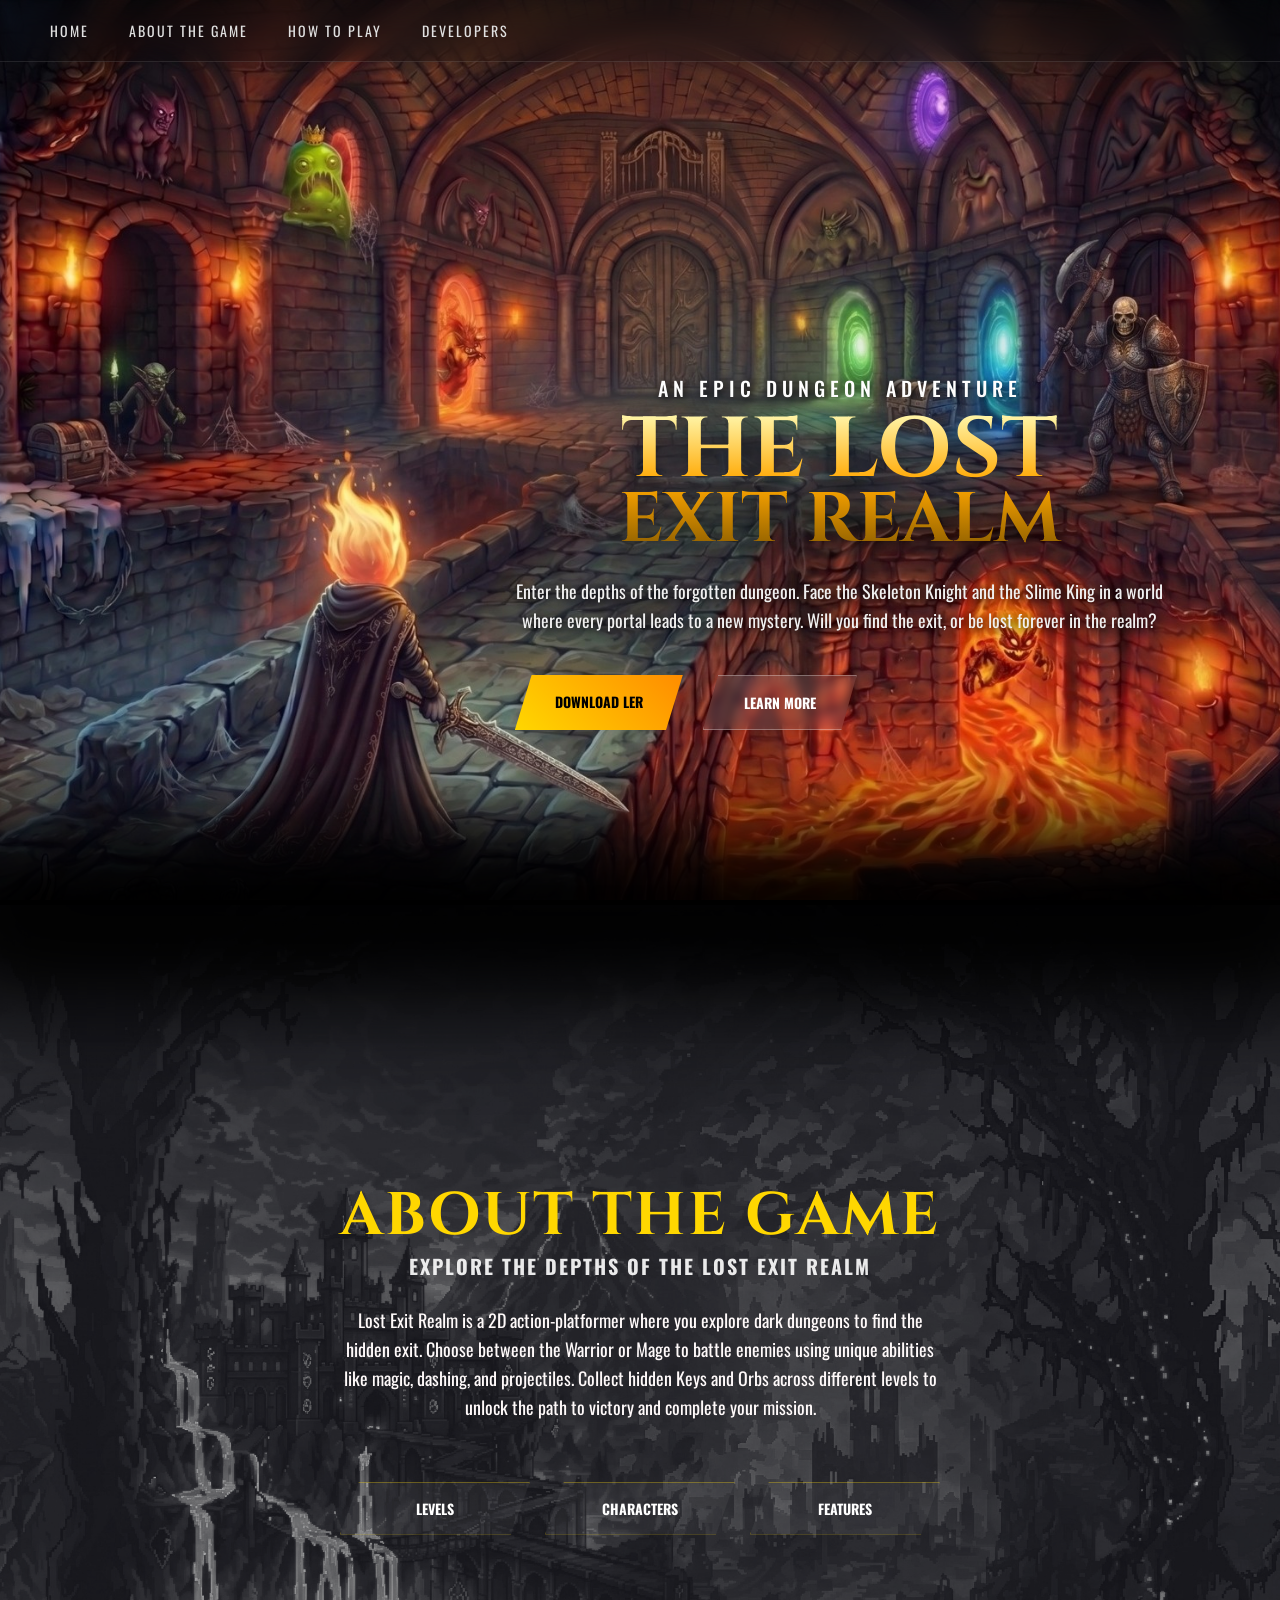
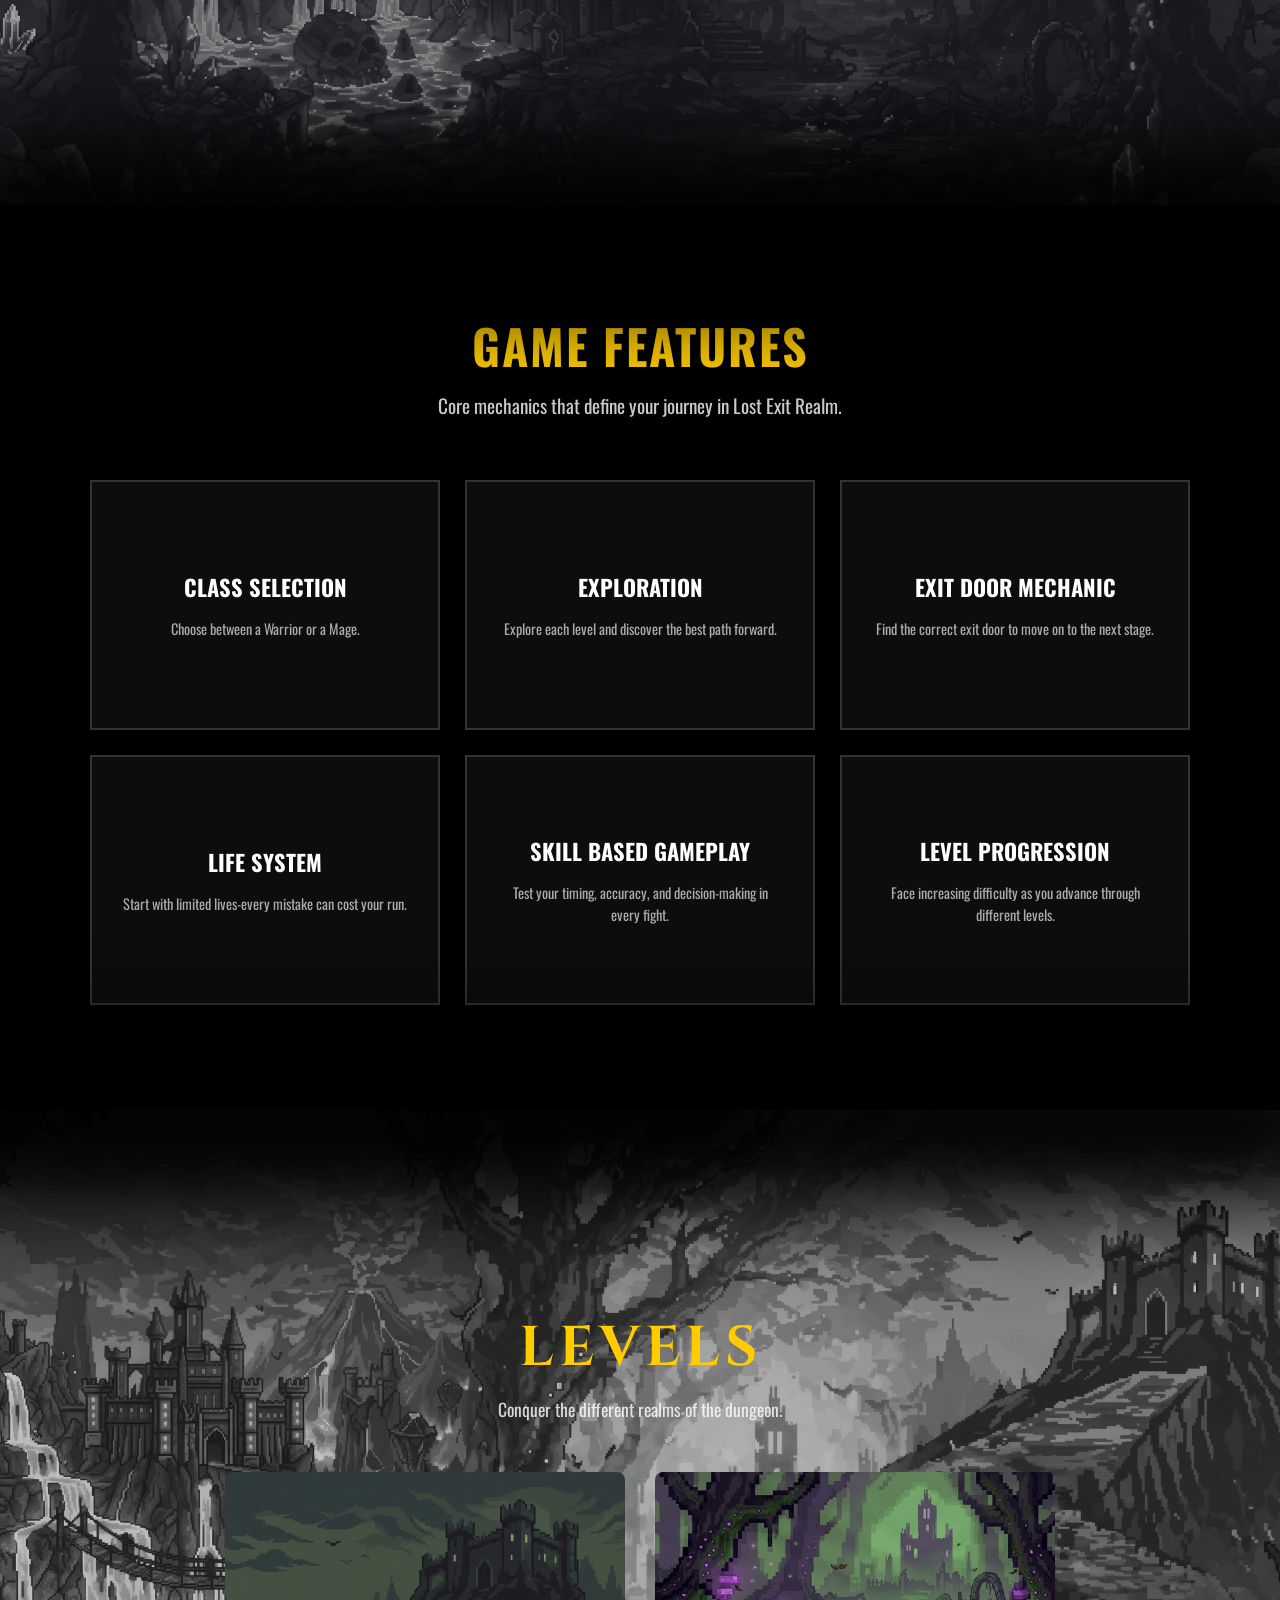
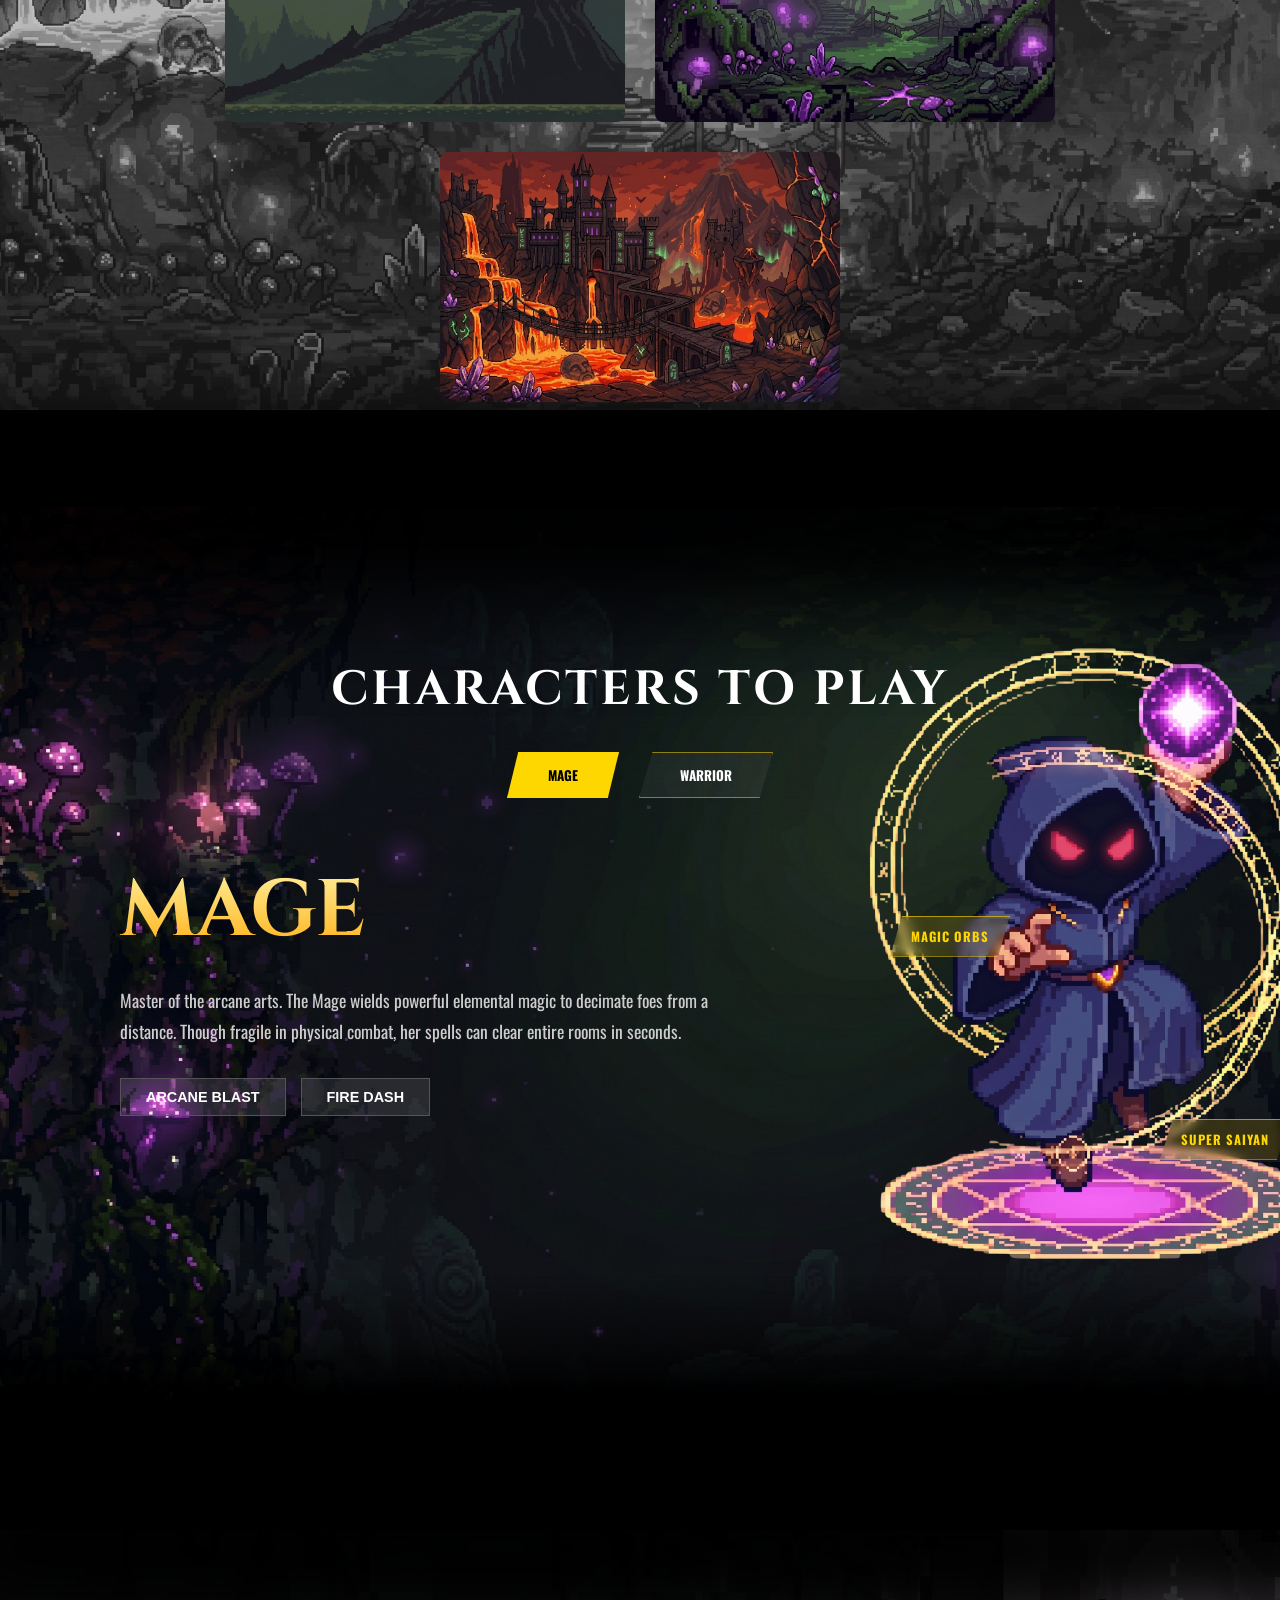
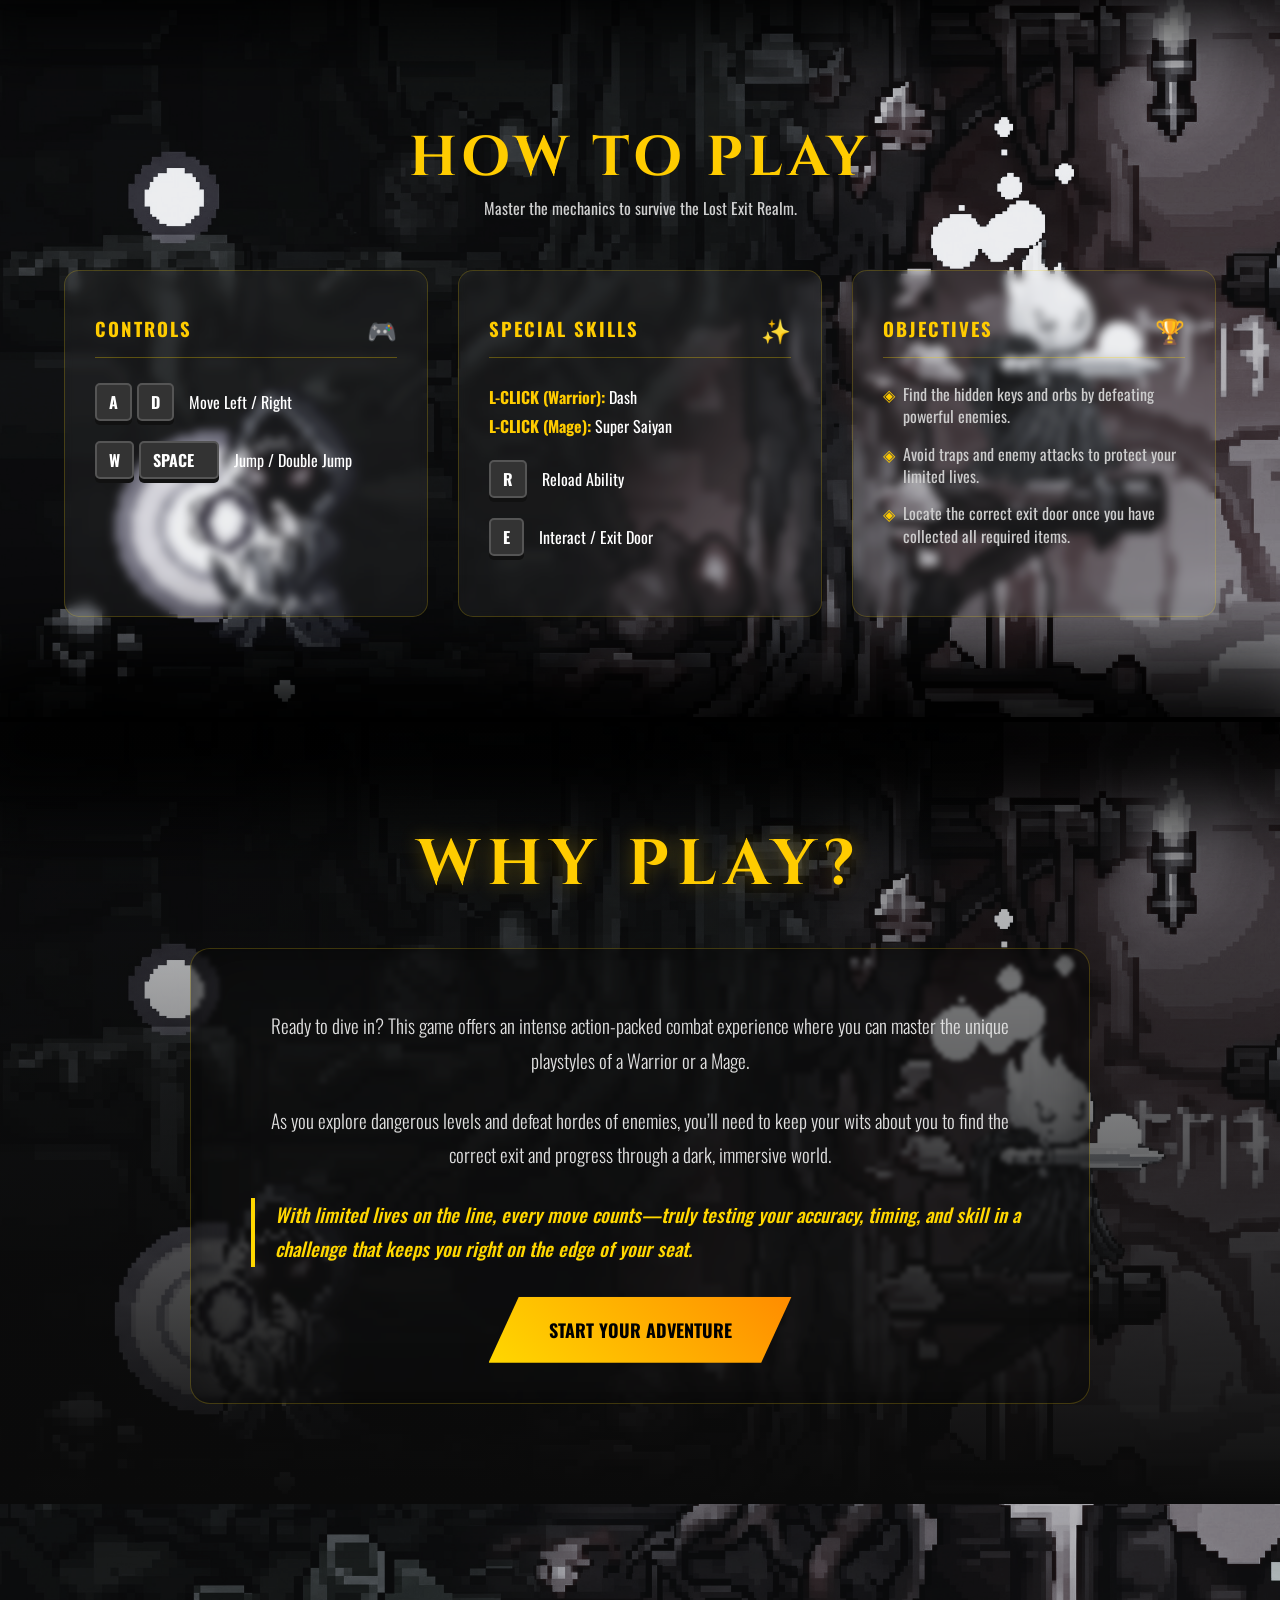
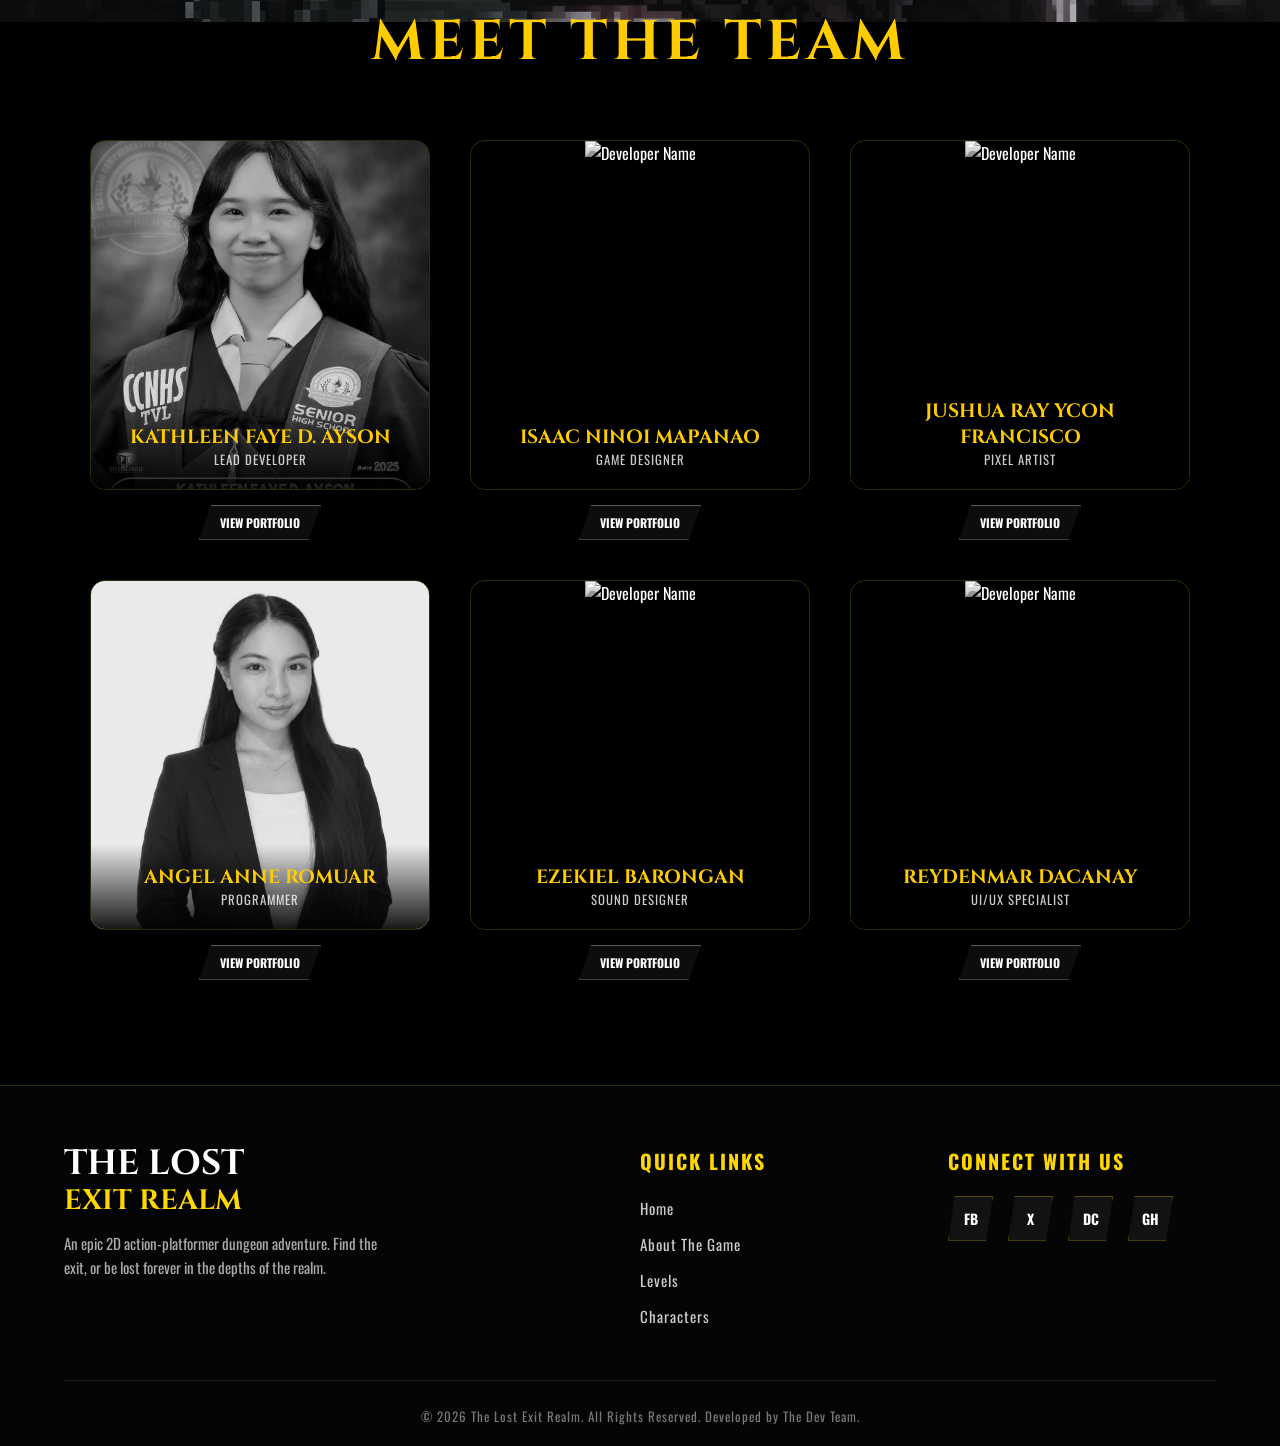
==== website.html @ 7857cf94 "Update" ====
<!DOCTYPE html>
<html lang="en">
<head>
    <meta charset="UTF-8">
    <meta name="viewport" content="width=device-width, initial-scale=1.0">
    <title>THE LOST EXIT REALM</title>
    <link rel="stylesheet" href="design.css">
</head>
<body>
    <!-- Transparent Blur Navigator -->
    <header>
        <div class="nav-container">
            <div class="nav-left">
                <a href="#home">HOME</a>
                <a href="#about">ABOUT THE GAME</a>
                <a href="#how-to-play">HOW TO PLAY</a>
                <a href="#">DEVELOPERS</a>
            </div>
        </div>
    </header>

    <main id="home" class="hero-section">

        <img src="Image/BG.jpg" class="main-bg" alt="Dungeon Background">
        <!-- Main Content Area (Right Aligned) -->
        <div class="content-wrapper">
            <div class="game-info">
                <p class="tagline">AN EPIC DUNGEON ADVENTURE</p>
                <h1 class="main-title">THE LOST <br><span>EXIT REALM</span></h1>
                
                <p class="summary">
                    Enter the depths of the forgotten dungeon. Face the Skeleton Knight and the Slime King in a world where every portal leads to a new mystery. Will you find the exit, or be lost forever in the realm?
                </p>

                <div class="button-group">
                    <a href="https://github.com/fayeyweb/LER" target="_blank" class="btn btn-play">DOWNLOAD LER</a> 
                    <a href="#" class="btn btn-learn">LEARN MORE</a>
                </div>
            </div>
        </div>
    </main>

    <div class="fade-transition"></div>

    <!-- Eto yung bagong section pagka-scroll -->
     <img src="Image/BG_ABOUTGAME.png" class="scroll-image" alt="Game Characters">
    <section id="about" class="details-section">  
        <div class="details-container">
            <div class="details-container"> 
                
            <div class="about-content">
                <h2 class="about-title">ABOUT THE GAME</h2>
                <h3 class="about-subtitle">Explore the depths of the Lost Exit Realm</h3>
                <p class="about-description">
                    Lost Exit Realm is a 2D action-platformer where you explore dark dungeons to find the hidden exit. 
                    Choose between the Warrior or Mage to battle enemies using unique abilities like magic, dashing, and projectiles. Collect hidden Keys and Orbs across different levels to unlock the path to victory and complete your mission.
                </p>

            <!-- The 3 Long Buttons in one box -->
                <div class="info-buttons-box">
                    <a href="#levels" class="btn-info">LEVELS</a>
                    <a href="#characters" class="btn-info">CHARACTERS</a>
                    <a href="#features" class="btn-info">FEATURES</a>
                </div>
            </div>
        </div>
    </section>

     <div class="fade-transition"></div>

    <section id="features" class="features-section">
    <!-- Center Header -->
    <div class="features-header">
        <h2 class="features-main-title">GAME FEATURES</h2>
        <p class="features-subtitle">Core mechanics that define your journey in Lost Exit Realm.</p>
    </div>

    <!-- Centered Grid Container -->
    <div class="features-container">
        <div class="features-grid">
            <div class="feature-box">
                <h3>Class Selection</h3>
                <p>Choose between a Warrior or a Mage.</p>
            </div>
            <div class="feature-box">
                <h3>Exploration</h3>
                <p>Explore each level and discover the best path forward.</p>
            </div>
            <div class="feature-box">
                <h3>Exit Door Mechanic</h3>
                <p>Find the correct exit door to move on to the next stage.</p>
            </div>
            <div class="feature-box">
                <h3>Life System</h3>
                <p>Start with limited lives-every mistake can cost your run.</p>
            </div>
            <div class="feature-box">
                <h3>Skill Based Gameplay</h3>
                <p>Test your timing, accuracy, and decision-making in every fight.</p>
            </div>
            <div class="feature-box">
                <h3>Level Progression</h3>
                <p>Face increasing difficulty as you advance through different levels.</p>
            </div>
        </div>
    </div>
</section>
    <div class="fade-transition"></div>
    <img src="Image/BG_LEVELS.png" class="BG-LEVELS" alt="Game LEVELS">

    <!-- Levels Section -->
<section id="levels" class="levels-section">
    <div class="levels-header">
        <h2 class="levels-main-title">LEVELS</h2>
        <p class="levels-subtitle">Conquer the different realms of the dungeon.</p>
    </div>

    <div class="levels-container">
        <!-- Level 1 -->
        <div class="level-card">
            <img src="Image/LEVEL 1.jpg" alt="Level 1"> <!-- Palitan ang src ng image mo -->
            <div class="level-overlay">
                <h3>LEVEL I</h3>
                <p>Enter the damp corridors of the Whispering Woods. Watch out for slimes lurking in the shadows and find the first key to proceed.</p>
            </div>
        </div>

        <!-- Level 2 -->
        <div class="level-card">
            <img src="Image/LEVEL 2.jpg" alt="Level 2"> <!-- Palitan ang src ng image mo -->
            <div class="level-overlay">
                <h3>LEVEL II</h3>
                <p>The Skeleton Knight's domain. Navigate through crumbling ruins and sharp traps where every step could be your last.</p>
            </div>
        </div>

        <!-- Level 3 -->
        <div class="level-card">
            <img src="Image/LEVEL 3.jpg" alt="Level 3"> <!-- Palitan ang src ng image mo -->
            <div class="level-overlay">
                <h3>LEVEL III</h3>
                <p>The Heart of the Realm. Face the ultimate challenge in the throne room. Only the bravest heroes will find the final exit.</p>
            </div>
        </div>
    </div>
</section>
    <div class="fade-transition"></div>
    <img src="Image/BG_CHARACTERS.png" class="BG-CHARACTER" alt="Game LEVELS">

    <!-- Characters Section -->
<section id="characters" class="char-section">
    <div class="char-header">
        <h2 class="char-main-title">CHARACTERS TO PLAY</h2>
        
        <!-- Toggle Buttons -->
        <div class="char-selector">
            <button class="btn-char active" onclick="showChar('mage')">MAGE</button>
            <button class="btn-char" onclick="showChar('warrior')">WARRIOR</button>
        </div>
    </div>

    <div class="char-display-container">
        <!-- Mage Content (Default) -->
        <div id="mage-content" class="char-content active">
            <div class="char-info-left">
                <h1 class="char-name">MAGE</h1>
                <p class="char-description">
                    Master of the arcane arts. The Mage wields powerful elemental magic to decimate foes from a distance. 
                    Though fragile in physical combat, her spells can clear entire rooms in seconds.
                </p>
                <div class="skill-buttons">
                    <button class="btn-skill">ARCANE BLAST</button>
                    <button class="btn-skill">FIRE DASH</button>
                </div>
            </div>
            <div class="char-image-right">
                <div class="floating-btn left-btn">MAGIC ORBS</div>
                <img src="Image/MAGE.png" alt="Mage Character">
                <div class="floating-btn right-btn">SUPER SAIYAN</div>
            </div>
        </div>

        <!-- Warrior Content (Hidden by default) -->
        <div id="warrior-content" class="char-content">
            <div class="char-info-left">
                <h1 class="char-name">WARRIOR</h1>
                <p class="char-description">
                    A fearless guardian of the realm. The Warrior relies on brute strength and steel to crush enemies. 
                    With high defense and devastating melee combos, he is the unstoppable force of the dungeon.
                </p>
                <div class="skill-buttons">
                    <button class="btn-skill">HEAVY SMASH</button>
                    <button class="btn-skill">IRON SHIELD</button>
                </div>
            </div>
            <div class="char-image-right">
                <div class="floating-btn left-btn">DASH</div>
                <img src="Image/WARRIOR.png" alt="Warrior Character">
                <div class="floating-btn right-btn">GUNBLADE</div>
            </div>
        </div>
    </div>
</section>

    <div class="fade-transition"></div>
    <img src="Image/BG_HOW TO PLAY.png" class="HOW-TO-PLAY" alt="Game Characters">

    <section id="how-to-play" class="how-section">
        <div class="how-header">
            <h2 class="how-main-title">HOW TO PLAY</h2>
            <p class="how-subtitle">Master the mechanics to survive the Lost Exit Realm.</p>
        </div>

        <div class="how-container">
            <!-- Box 1: Controls -->
            <div class="how-box">
                <div class="how-box-header">
                    <h3>CONTROLS</h3>
                    <span class="emoji">🎮</span>
                </div>
                <div class="control-item">
                    <div class="key-group">
                        <span class="key">A</span> <span class="key">D</span>
                    </div>
                    <p>Move Left / Right</p>
                </div>
                <div class="control-item">
                    <div class="key-group">
                        <span class="key">W</span> <span class="key" style="width: 80px;">SPACE</span>
                    </div>
                    <p>Jump / Double Jump</p>
                </div>
            </div>

            <!-- Box 2: Special Skills -->
            <div class="how-box">
                <div class="how-box-header">
                    <h3>SPECIAL SKILLS</h3>
                    <span class="emoji">✨</span>
                </div>
                <div class="skill-item">
                    <p><span class="highlight">L-CLICK  (Warrior):</span> Dash</p>
                    <p><span class="highlight">L-CLICK  (Mage):</span> Super Saiyan </p>
                </div>
                <div class="control-item">
                    <span class="key">R</span>
                    <p>Reload Ability</p>
                </div>
                <div class="control-item">
                    <span class="key">E</span>
                    <p>Interact / Exit Door</p>
                </div>
            </div>

            <!-- Box 3: Objectives -->
            <div class="how-box">
                <div class="how-box-header">
                    <h3>OBJECTIVES</h3>
                    <span class="emoji">🏆</span>
                </div>
                <ul class="obj-list">
                    <li>Find the hidden keys and orbs by defeating powerful enemies.</li>
                    <li>Avoid traps and enemy attacks to protect your limited lives.</li>
                    <li>Locate the correct exit door once you have collected all required items.</li>
                </ul>
            </div>
        </div>
    </section>

    <div class="fade-transition"></div>
    <img src="Image/BG_HOW TO PLAY.png" class="HOW-TO-PLAY" alt="Game Characters">

    <section id="why-play" class="why-play-section">
    <div class="why-header">
        <h2 class="why-main-title">WHY PLAY?</h2>
    </div>

    <div class="why-container">
        <div class="why-content-box">
            <p class="why-text">
                Ready to dive in? This game offers an intense action-packed combat experience where you can master the unique playstyles of a Warrior or a Mage. 
            </p>
            <p class="why-text">
                As you explore dangerous levels and defeat hordes of enemies, you’ll need to keep your wits about you to find the correct exit and progress through a dark, immersive world. 
            </p>
            <p class="why-text highlight-box">
                With limited lives on the line, every move counts—truly testing your accuracy, timing, and skill in a challenge that keeps you right on the edge of your seat.
            </p>
            
            <div class="why-action">
                <a href="https://github.com/fayeyweb/LER" target="_blank" class="btn btn-play">START YOUR ADVENTURE</a>
            </div>
        </div>
    </div>
    
</section>

    <!-- Developers Section -->
<section id="developers" class="dev-section">
    <div class="dev-header">
        <h2 class="dev-main-title">MEET THE TEAM</h2>
    </div>

    <div class="dev-grid">
        <!-- Dev 1 -->
        <div class="dev-card">
            <div class="dev-image-container">
                <img src="Image/KATH.jpg" alt="Developer Name">
                <div class="dev-info-overlay">
                    <h4 class="dev-name">KATHLEEN FAYE D. AYSON</h4>
                    <p class="dev-role">LEAD DEVELOPER</p>
                </div>
            </div>
            <a href="kath.html" target="_blank" class="btn-portfolio">VIEW PORTFOLIO</a>
        </div>

        <!-- Dev 2 -->
        <div class="dev-card">
            <div class="dev-image-container">
                <img src="Image/DEV2.jpg" alt="Developer Name">
                <div class="dev-info-overlay">
                    <h4 class="dev-name">ISAAC NINOI MAPANAO</h4>
                    <p class="dev-role">GAME DESIGNER</p>
                </div>
            </div>
            <a href="#" class="btn-portfolio">VIEW PORTFOLIO</a>
        </div>

        <!-- Dev 3 -->
        <div class="dev-card">
            <div class="dev-image-container">
                <img src="Image/DEV3.jpg" alt="Developer Name">
                <div class="dev-info-overlay">
                    <h4 class="dev-name">JUSHUA RAY YCON FRANCISCO</h4>
                    <p class="dev-role">PIXEL ARTIST</p>
                </div>
            </div>
            <a href="#" class="btn-portfolio">VIEW PORTFOLIO</a>
        </div>

        <!-- Dev 4 -->
        <div class="dev-card">
            <div class="dev-image-container">
                <img src="Image/anne.jpg" alt="Developer Name">
                <div class="dev-info-overlay">
                    <h4 class="dev-name">ANGEL ANNE ROMUAR</h4>
                    <p class="dev-role">PROGRAMMER</p>
                </div>
            </div>
            <a href="anne.html" class="btn-portfolio">VIEW PORTFOLIO</a>
        </div>

        <!-- Dev 5 -->
        <div class="dev-card">
            <div class="dev-image-container">
                <img src="Image/DEV5.jpg" alt="Developer Name">
                <div class="dev-info-overlay">
                    <h4 class="dev-name">EZEKIEL BARONGAN</h4>
                    <p class="dev-role">SOUND DESIGNER</p>
                </div>
            </div>
            <a href="#" class="btn-portfolio">VIEW PORTFOLIO</a>
        </div>

        <!-- Dev 6 -->
        <div class="dev-card">
            <div class="dev-image-container">
                <img src="Image/DEV6.jpg" alt="Developer Name">
                <div class="dev-info-overlay">
                    <h4 class="dev-name">REYDENMAR DACANAY</h4>
                    <p class="dev-role">UI/UX SPECIALIST</p>
                </div>
            </div>
            <a href="#" class="btn-portfolio">VIEW PORTFOLIO</a>
        </div>
    </div>
</section>

    <div class="fade-transition"></div>
    <footer class="site-footer">
        <div class="footer-container">
            <div class="footer-brand">
                <h2 class="footer-title">THE LOST <br><span>EXIT REALM</span></h2>
                <p>An epic 2D action-platformer dungeon adventure. Find the exit, or be lost forever in the depths of the realm.</p>
            </div>
            <div class="footer-links">
                <h3>QUICK LINKS</h3>
                <ul>
                    <li><a href="#home">Home</a></li>
                    <li><a href="#about">About The Game</a></li>
                    <li><a href="#levels">Levels</a></li>
                    <li><a href="#characters">Characters</a></li>
                </ul>
            </div>
            <div class="footer-socials">
                <h3>CONNECT WITH US</h3>
                <div class="social-icons">
                    <a href="#" class="social-btn">FB</a>
                    <a href="#" class="social-btn">X</a>
                    <a href="#" class="social-btn">DC</a>
                    <a href="https://github.com/fayeyweb/LER" target="_blank" class="social-btn">GH</a>
                </div>
            </div>
        </div>
        <div class="footer-bottom">
            <p>&copy; 2026 The Lost Exit Realm. All Rights Reserved. Developed by The Dev Team.</p>
        </div>
    </footer>  

<!-- JavaScript for Switching --> 
<script>
    function showChar(charType) {
        // Remove active class from all contents and buttons
        document.querySelectorAll('.char-content').forEach(content => content.classList.remove('active'));
        document.querySelectorAll('.btn-char').forEach(btn => btn.classList.remove('active'));

        // Add active class to selected
        document.getElementById(charType + '-content').classList.add('active');
        event.currentTarget.classList.add('active');
    }
</script>

    
     
</body>
</html>
---- design.css ----
@import url('https://fonts.googleapis.com/css2?family=Cinzel:wght@400;700;900&family=Oswald:wght@300;500&display=swap');

html {
    scroll-behavior: smooth;
}

* {
    margin: 0;
    padding: 0;
    box-sizing: border-box;
}

body {
    background-color: #000;
    font-family: 'Oswald', sans-serif;
    color: white;
    
}

/* Yung Fade Rectangle mo */
.fade-transition {
    width: 100%;
    height: 5px; 
    background: #000;
    position: relative;
    z-index: 5;
    box-shadow: 0px -2px 100px 20px #000, 0px 20px 100px 70px #000;
}

.scroll-image {
    position: absolute;
    top: -60;
    left: 0;
    width: 100%;
    height: 100%;
    object-fit: cover;
    z-index: -2;

}

/* Navigator Styling */
header {
    position: fixed;
    top: 0;
    width: 100%;
    z-index: 100;
    background: rgba(0, 0, 0, 0.1);
    backdrop-filter: blur(15px);
    -webkit-backdrop-filter: blur(15px);
    border-bottom: 1px solid rgba(255, 255, 255, 0.1);
}

.nav-container {
    max-width: 1400px;
    margin: 0 auto;
    padding: 20px 50px;
}

.nav-left {
    display: flex;
    gap: 40px;
}

.nav-left a {
    text-decoration: none;
    color: #e0e0e0;
    font-size: 14px;
    letter-spacing: 2px;
    transition: 0.3s;
}

.nav-left a:hover {
    color: #ffd700; /* Gold hover */
}

/* Hero Section */
.hero-section {
    position: relative;
    height: 100vh;
    width: 100%;
    display: flex;
    align-items: flex-end;
    justify-content: flex-end; 
    padding-right: 9%; /* Inusog natin pabalik sa kaliwa unti para hindi dikit sa edge */
    padding-bottom: 170px;
    overflow: hidden;
}

.main-bg {
    position: absolute;
    top: 0;
    left: 0;
    width: 100%;
    height: 100%;
    object-fit: cover;
    z-index: -2;
}

/* Content Alignment */
.content-wrapper {
    position: relative;
    z-index: 10;
    max-width: 650px; /* Nilakihan ang container */
    margin-left: 300px;
    text-align: center;
    display: flex;
    flex-direction: column;
    align-items: center;
}

/* Mas malaking Tagline sa taas ng Title */
.tagline {
    font-size: 20px;
    letter-spacing: 5px;
    color: #fff;
    margin-bottom: 10px;
    font-weight: 500;
    text-shadow: 2px 2px 10px rgba(0,0,0,1);
}

/* Gold Title Styling */
.main-title {
    font-family: 'Cinzel', serif;
    font-size: 85px; /* Nilakihan ang title */
    line-height: 0.9;
    margin-bottom: 25px;
    background: linear-gradient(to bottom, #fff7ad 0%, #ffa700 50%, #8a5c00 100%);
    -webkit-background-clip: text; /* Clip sa text */
    background-clip: text; /* Para sa future compatibility */
    -webkit-text-fill-color: transparent;
    filter: drop-shadow(0 5px 15px rgba(0,0,0,0.9));
}

.main-title span {
    font-size: 70px;
    display: block;
}

.summary {
    font-size: 18px;
    color: #f0f0f0;
    line-height: 1.6;
    margin-bottom: 40px;
    text-shadow: 2px 2px 8px rgba(0,0,0,1); /* Para kitang-kita ang text sa baba */
}

/* Buttons */
.button-group {
    display: flex;
    gap: 20px;
}

.btn {
    padding: 16px 40px;
    text-decoration: none;
    font-weight: bold;
    color: white;
    text-transform: uppercase;
    font-size: 14px;
    clip-path: polygon(10% 0%, 100% 0%, 90% 100%, 0% 100%);
    transition: 0.3s;
}

.btn-play {
    background: linear-gradient(45deg, #ffd700, #ff8c00);
    color: #000;
    box-shadow: 0 5px 20px rgba(255, 215, 0, 0.4);
}

.btn-play:hover {
    transform: scale(1.1);
    box-shadow: 0 8px 30px rgba(255, 215, 0, 0.6);
}

.btn-learn {
    background: rgba(255, 255, 255, 0.1);
    color: white;
    border: 1px solid rgba(255, 255, 255, 0.3);
    backdrop-filter: blur(5px);
}

.btn-learn:hover {
    background: white;
    color: black;
}

/* About Section Styling */
/* Updated Details Section Layout */
.details-section {
    position: relative;
    padding: 100px 5%;
    min-height: 100vh;
    display: flex;
    align-items: center;
    justify-content: center;
    background: transparent; /* Para kitang-kita yung background image mo */
}

.about-container {
    display: flex;
    flex-direction: row;
    align-items: center; /* Vertical center alignment */
    justify-content: space-between;
    gap: 50px;
    width: 100%;
    max-width: 1300px;
}


/* Right Side: Text & Buttons */
.about-content {
    flex: 1;
    display: flex;
    flex-direction: column;
    text-align: center; /* Gawing center ang text alignment */
    align-items: center; /* I-center ang mga flex items (tulad ng buttons) */
    margin: 0 auto;    /* Tanggalin ang 500px, gamitin ang auto para sa centering */
    max-width: 800px;
}

.about-title {
    font-family: 'Cinzel', serif;
    font-size: 60px;
    color: #ffd700;
    margin-bottom: 5px;
    letter-spacing: 2px;
}

.about-subtitle {
    font-family: 'Oswald', sans-serif; /* Gamitin ang font na ginamit mo sa body */
    font-size: 20px;         /* Lakihan ang font size */
    color: #ffffff;          /* Puting kulay para malinaw */
    text-transform: uppercase;
    letter-spacing: 2px;
    margin-bottom: 25px;     /* Space sa pagitan ng subtitle at description */
    margin-top: -10px;       /* Pwedeng lagyan ng negative margin kung gusto mo pang ilapit sa Title */
    opacity: 0.9;            /* Bahagyang transparency para hindi kasing tapang ng Title */
}

.about-description {
    font-size: 18px;
    line-height: 1.6;
    color: #fffafa;
    margin-bottom: 40px;
    max-width: 600px;
}

/* Horizontal Buttons Box at the Bottom Right */
.info-buttons-box {
    display: flex;
    flex-direction: row; 
    justify-content: center; /* I-center ang mga buttons sa loob ng box */
    gap: 15px;
    width: 100%;
    max-width: 600px; /* Limitahan ang haba ng button group */
    margin-top: 20px;
}

.btn-info {
    flex: 1;
    padding: 15px 10px;
    text-align: center;
    text-decoration: none;
    color: #fff;
    font-weight: bold;
    font-size: 14px;
    background: rgba(255, 255, 255, 0.05);
    border: 1px solid rgba(255, 215, 0, 0.3);
    transition: 0.4s;
    clip-path: polygon(10% 0%, 100% 0%, 90% 100%, 0% 100%);
}

.btn-info:hover {
    background: rgba(255, 215, 0, 0.1);
    border-color: #ffd700;
    transform: translateY(-5px); /* Gentle lift effect */
    color: #ffd700;
}

/* Features Section Styling */
.features-section {
    padding: 100px 20px;
    background-color: #000; /* Or whatever dark bg you use */
    color: white;
    text-align: center;
}

/* Yellow Title & Centered Subtitle */
.features-main-title {
    font-size: 3rem;
    color: #ffcc00; /* Yellow Color */
    text-transform: uppercase;
    margin-bottom: 10px;
    letter-spacing: 2px;
}

.features-subtitle {
    font-size: 1.2rem;
    color: #ffffff;
    margin-bottom: 60px;
    opacity: 0.8;
}

/* Para hindi sakop ang buong screen - Limit the width and Center it */
.features-container {
    max-width: 1100px; /* Adjust this to make the 3 boxes wider or narrower */
    margin: 0 auto;    /* This centers the whole box group */
}

.features-grid {
    display: grid;
    grid-template-columns: repeat(3, 1fr); /* 3 columns */
    gap: 25px;
}

/* Feature Box Styling */
.feature-box {
    background: rgba(255, 255, 255, 0.05);
    border: 2px solid #333;
    padding: 50px 30px;
    transition: all 0.3s ease;
    cursor: pointer;
    display: flex;
    flex-direction: column;
    justify-content: center;
    min-height: 250px;
}

/* Hover Effect base sa screenshot style */
.feature-box:hover {
    border-color: #ffcc00; /* Yellow border on hover */
    background: rgba(255, 204, 0, 0.05);
    transform: translateY(-5px);
}

.feature-box h3 {
    color: #fff;
    font-size: 1.4rem;
    margin-bottom: 15px;
    text-transform: uppercase;
}

.feature-box p {
    color: #aaa;
    font-size: 0.9rem;
    line-height: 1.5;
}

/* Responsive fix para sa mobile */
@media (max-width: 900px) {
    .features-grid {
        grid-template-columns: repeat(2, 1fr);
    }
}

@media (max-width: 600px) {
    .features-grid {
        grid-template-columns: 1fr;
    }
}

.BG-LEVELS {
    position: absolute;
    top: -60;
    left: 0;
    width: 100%;
    height: 100%;
    object-fit: cover;
    z-index: -2;

}

/* Levels Section Styling */
.levels-section {
    padding: 100px 5%;
    margin-top: 100px;
    text-align: center;
    background: transparent; /* Para makita pa rin yung background image sa likod */
    position: relative;
    z-index: 10;
}

.levels-main-title {
    font-family: 'Cinzel', serif;
    font-size: 3.5rem;
    color: #ffcc00;
    margin-bottom: 10px;
    letter-spacing: 5px;
}

.levels-subtitle {
    font-size: 1.1rem;
    margin-bottom: 50px;
    opacity: 0.8;
}

/* Container for the 3 Wide Boxes */
.levels-container {
    display: flex;
    justify-content: center;
    align-items: center;
    gap: 30px;
    flex-wrap: wrap; /* Para hindi masira sa maliit na screen */
    max-width: 1400px;
    margin: 0 auto;
}

/* The Wide Image Box */
.level-card {
    position: relative;
    width: 400px; /* Mataba na width */
    height: 250px; /* Mas mababa ang height para magmukhang landscape */
    overflow: hidden;
    border: none;
    border-radius: 8px;
    transition: 0.4s ease;
    cursor: pointer;
}

.level-card img {
    width: 100%;
    height: 100%;
    object-fit: cover;
    transition: 0.5s ease;
}

/* Hover Overlay (Dito lalabas yung text) */
.level-overlay {
    border-radius: 8px;
    border: 2px solid rgba(255, 215, 0, 0.3);
    position: absolute;
    top: 0;
    left: 0;
    width: 100%;
    height: 100%;
    background: rgba(0, 0, 0, 0.50); /* Black tint pag nag-hover */
    display: flex;
    flex-direction: column;
    justify-content: center;
    align-items: center;
    padding: 20px;
    opacity: 0; /* Hidden by default */
    transition: 0.4s ease;
    text-align: center;
}

.level-overlay h3 {
    font-family: 'Cinzel', serif;
    color: #ffcc00;
    font-size: 1.8rem;
    margin-bottom: 10px;
    transform: translateY(20px);
    transition: 0.4s ease;
}

.level-overlay p {
    font-size: 0.9rem;
    line-height: 1.4;
    color: #e0e0e0;
    transform: translateY(20px);
    transition: 0.5s ease;
}

/* Hover States */
.level-card:hover {
    border-color: #ffcc00;
    transform: scale(1.05);
    box-shadow: 0 10px 30px rgba(0, 0, 0, 0.1);
}

.level-card:hover .level-overlay {
    opacity: 1; /* Lalabas ang text */
}

.level-card:hover .level-overlay h3,
.level-card:hover .level-overlay p {
    transform: translateY(0); /* Aangat yung text effect */
}

.level-card:hover img {
    transform: scale(1.1); /* Zoom effect sa background image */
}

.BG-CHARACTER {
    position: absolute;
    top: -60;
    left: 0;
    width: 100%;
    height: 100%;
    object-fit: cover;
    z-index: -2;
    -webkit-mask-image: linear-gradient(to bottom, black 85%, transparent 100%);
    mask-image: linear-gradient(to bottom, black 85%, transparent 100%);

}

/* Characters Section Styling */
.char-section {
    position: relative;
    padding-top: 50px;
    min-height: 80vh;
    z-index: 10;
    background: transparent;
    margin-top: 100px;
}

.char-header {
    text-align: center;
    margin-bottom: 50px;
}

.char-main-title {
    font-family: 'Cinzel', serif;
    font-size: 3rem;
    color: #fff;
    letter-spacing: 3px;
    margin-bottom: 30px;
}

/* Toggle Buttons */
.char-selector {
    display: flex;
    justify-content: center;
    gap: 20px;
}

.btn-char {
    background: rgba(255, 255, 255, 0.05);
    border: 1px solid rgba(255, 215, 0, 0.5);
    color: white;
    padding: 12px 40px;
    font-family: 'Oswald', sans-serif;
    font-weight: bold;
    cursor: pointer;
    transition: 0.3s;
    clip-path: polygon(10% 0%, 100% 0%, 90% 100%, 0% 100%);
}

.btn-char:hover, .btn-char.active {
    background: #ffd700;
    color: black;
    box-shadow: 0 0 20px rgba(255, 215, 0, 0.4);
}

/* Content Layout */
.char-display-container {
    max-width: 1200px;
    margin: 0 auto;
    position: relative;
}

.char-content {
    display: none; /* Hidden by default */
    grid-template-columns: 1fr 1fr;
    align-items: center;
    gap: 50px;
    animation: fadeIn 0.5s ease;
}

.char-content.active {
    display: grid;
    grid-template-columns: 1fr 1fr; /* Hati pa rin sa dalawa */
    align-items: center;
    gap: 0;
}

.char-info-left {
    position: relative; 
    z-index: 15; /* Ensure it stays above background elements */
    
    /* Move it left and up */
    transform: translateX(80px) translateY(-200px); 
   
}

@keyframes fadeIn {
    from { opacity: 0; transform: translateY(20px); }
    to { opacity: 1; transform: translateY(0); }
}

/* Left Side Info */
.char-name {
    font-family: 'Cinzel', serif;
    font-size: 5rem;
    background: linear-gradient(to bottom, #fff7ad, #ffa700);
    -webkit-background-clip: text; /* Kinukulong ang background sa text */
    background-clip: text;
    -webkit-text-fill-color: transparent;
    margin-bottom: 20px;
}

.char-description {
    font-size: 1.1rem;
    line-height: 1.8;
    color: #ccc;
    margin-bottom: 30px;
}

/* Skill Buttons */
.skill-buttons {
    display: flex;
    gap: 15px;
}

.btn-skill {
    background: rgba(255, 255, 255, 0.1);
    border: 1px solid #555;
    color: #fff;
    padding: 10px 25px;
    font-size: 0.9rem;
    font-weight: bold;
    cursor: default;
    transition: 0.3s;
}

.btn-skill:hover {
    border-color: #ffd700;
    background: rgba(255, 215, 0, 0.1);
}

/* Right Side Image */
.char-image-right img {
    padding-left: 0; /* Siguraduhing malinis ito */
    width: 100%; /* O kung ano man ang napili mong width */
    max-width: 500px;
    transform: translateX(200px) translateY(-240px);

}

/* Base style para sa mga lumulutang na buttons */
.floating-btn {
    position: absolute;
    background: rgba(255, 215, 0, 0.15);
    border: 1px solid rgba(255, 215, 0, 0.6);
    color: #ffd700;
    padding: 10px 20px;
    font-family: 'Oswald', sans-serif;
    font-weight: bold;
    font-size: 0.8rem;
    letter-spacing: 1px;
    text-transform: uppercase;
    backdrop-filter: blur(5px);
    z-index: 20;
    pointer-events: none; /* Para hindi maabala ang click sa image */
    clip-path: polygon(10% 0%, 100% 0%, 90% 100%, 0% 100%);
    
    /* Animation trigger */
    animation: floatingSoft 3s ease-in-out infinite;
}

/* Positioning sa kaliwa at kanan */
.left-btn {
    left: 850px; /* Adjust mo base sa laki ng image mo */
    top: 10%;
}

.right-btn {
    right: -50px; /* Adjust mo base sa laki ng image mo */
    top: 40%;
    animation-delay: 1.5s; /* Para hindi sabay yung galaw nila */
}

/* Floating Animation - Soft movement lang */
@keyframes floatingSoft {
    0% {
        transform: translateY(0px);
    }
    50% {
        transform: translateY(-15px); /* Soft lift up */
    }
    100% {
        transform: translateY(0px);
    }
}

/* Mobile Fix: Itago muna sa maliit na screen para hindi magulo */
@media (max-width: 768px) {
    .floating-btn {
        display: none;
    }
}


/* How to Play Section */
.HOW-TO-PLAY {
    position: absolute;
    top: -60;
    left: 0;
    width: 100%;
    height: 100%;
    object-fit: cover;
    z-index: -2;
    

}

.how-section {
    margin-top:90px;
    position: relative;
    padding: 100px 5%;
    text-align: center;
    z-index: 10;
}

.how-main-title {
    font-family: 'Cinzel', serif;
    font-size: 3.5rem;
    color: #ffcc00;
    letter-spacing: 5px;
}

.how-subtitle {
    margin-bottom: 50px;
    opacity: 0.8;
}

.how-container {
    display: grid;
    grid-template-columns: repeat(3, 1fr);
    gap: 30px;
    max-width: 1200px;
    margin: 0 auto;
}

.how-box {
    border-radius: 15px;
    background: rgba(255, 255, 255, 0.05);
    border: 1px solid rgba(255, 215, 0, 0.2);
    padding: 40px 30px;
    text-align: left;
    transition: 0.3s ease;
    backdrop-filter: blur(5px);
}

.how-box:hover {
    border-color: #ffcc00;
    background: rgba(255, 215, 0, 0.05);
    transform: translateY(-10px);
    box-shadow: 0 10px 30px rgba(255, 215, 0, 0.1);
}

.how-box-header {
    display: flex;
    justify-content: space-between;
    align-items: center;
    margin-bottom: 25px;
    border-bottom: 1px solid rgba(255, 215, 0, 0.3);
    padding-bottom: 10px;
}

.how-box h3 {
    color: #ffcc00;
    letter-spacing: 2px;
}

.emoji {
    font-size: 1.5rem;
}

/* Keyboard Key Styling */
.control-item {
    display: flex;
    align-items: center;
    gap: 15px;
    margin-bottom: 20px;
}

.key-group {
    display: flex;
    gap: 5px;
}

.key {
    background: #333;
    border: 2px solid #555;
    border-radius: 5px;
    padding: 5px 12px;
    font-family: 'Oswald', sans-serif;
    font-weight: bold;
    box-shadow: 0 4px 0 #111;
    color: #fff;
    display: inline-block;
}

.highlight {
    color: #ffcc00;
    font-weight: bold;
}

.skill-item {
    margin-bottom: 20px;
    line-height: 1.8;
}

.obj-list {
    list-style: none;
}

.obj-list li {
    margin-bottom: 15px;
    position: relative;
    padding-left: 20px;
    line-height: 1.4;
    color: #ccc;
}

.obj-list li::before {
    content: "◈";
    position: absolute;
    left: 0;
    color: #ffcc00;
}

/* Responsive */
@media (max-width: 900px) {
    .how-container { grid-template-columns: 1fr; }
}

/* Why Play Section */
.why-play-section {
    padding: 100px 5%;
    position: relative;
    z-index: 10;
    text-align: center;
    background: linear-gradient(to bottom, transparent, #0a0a0a);
}

.why-main-title {
    font-family: 'Cinzel', serif;
    font-size: 4rem;
    color: #ffcc00;
    letter-spacing: 8px;
    margin-bottom: 40px;
    text-shadow: 0 0 20px rgba(255, 204, 0, 0.3);
}

.why-container {
    max-width: 900px;
    margin: 0 auto;
}

.why-content-box {
    background: rgba(20, 20, 20, 0.3);
    border: 1px solid rgba(255, 215, 0, 0.2);
    padding: 60px;
    border-radius: 20px;
    backdrop-filter: blur(2px);
    box-shadow: inset 0 0 50px rgba(0,0,0,0.5);
}

.why-text {
    font-size: 1.2rem;
    line-height: 1.8;
    color: #e0e0e0;
    margin-bottom: 25px;
    font-family: 'Oswald', sans-serif;
    font-weight: 300;
}

.highlight-box {
    color: #ffd700;
    font-style: italic;
    font-weight: 500;
    border-left: 4px solid #ffd700;
    padding-left: 20px;
    text-align: left;
}

.why-action {
    margin-top: 50px;
}

/* Re-using your btn-play styles but making it pop here */
.why-action .btn-play {
    padding: 20px 60px;
    font-size: 18px;
}

/* Specific hover effect for the Why Play button */
.why-action .btn-play:hover {
    transform: scale(1.15) translateY(-5px); /* Lalaki at aangat nang kaunti */
    box-shadow: 0 0 30px rgba(255, 215, 0, 0.8), 
                0 0 60px rgba(255, 140, 0, 0.4); /* Double glow effect */
    filter: brightness(1.2); /* Magliliwanag yung kulay */
    letter-spacing: 3px; /* Bahagyang maghihiwalay yung letters para sa "action" feel */
}

/* Optional: Active state para pag kiki-click na */
.why-action .btn-play:active {
    transform: scale(0.95); /* lulubog nang kaunti pag pinindot */
    box-shadow: 0 0 10px rgba(255, 215, 0, 0.5);
}


.DEVELOPERS {
    width: 100%;       /* Full width pa rin */
    height: auto;      /* Hayaan ang image mag-adjust sa taas */
    position: relative; /* Imbis na absolute para hindi lumutang */
    z-index: -1;
    margin-top: 50px;

}

/* Developers Section */
.dev-section {
    padding: 100px 5%;
    text-align: center;
    position: relative;
    z-index: 10;
}

.dev-main-title {
    font-family: 'Cinzel', serif;
    font-size: 3.5rem;
    color: #ffcc00;
    margin-bottom: 60px;
    letter-spacing: 5px;
}

/* 3 columns grid */
.dev-grid {
    display: grid;
    grid-template-columns: repeat(3, 1fr);
    gap: 40px;
    max-width: 1100px;
    margin: 0 auto;
}

.dev-card {
    display: flex;
    flex-direction: column;
    align-items: center;
}

/* Image container with Radius 15 */
.dev-image-container {
    position: relative;
    width: 100%;
    height: 350px;
    border-radius: 15px; /* Ito yung request mong radius */
    overflow: hidden;
    margin-bottom: 15px; /* Lapit ng button sa box */
    border: 1px solid rgba(255, 215, 0, 0.2);
}

.dev-image-container img {
    width: 100%;
    height: 100%;
    object-fit: cover;
    filter: grayscale(100%); /* Black and White by default */
    transition: 0.5s ease;
}

/* Hover effect: Babalik ang kulay */
.dev-card:hover .dev-image-container img {
    filter: grayscale(0%);
    transform: scale(1.05);
}

/* Name and Role Overlay sa baba ng image */
.dev-info-overlay {
    position: absolute;
    bottom: 0;
    width: 100%;
    background: linear-gradient(to top, rgba(0,0,0,0.9), transparent);
    padding: 20px;
    text-align: center;
}

.dev-name {
    font-family: 'Cinzel', serif;
    color: #ffcc00;
    font-size: 1.2rem;
    margin: 0;
}

.dev-role {
    font-size: 0.8rem;
    color: #fff;
    opacity: 0.8;
    text-transform: uppercase;
    letter-spacing: 1px;
}

/* View Portfolio Button */
.btn-portfolio {
    text-decoration: none;
    color: #fff;
    font-size: 0.75rem;
    font-weight: bold;
    padding: 8px 20px;
    border: 1px solid rgba(255, 255, 255, 0.3);
    background: rgba(255, 255, 255, 0.05);
    transition: 0.3s;
    clip-path: polygon(10% 0%, 100% 0%, 90% 100%, 0% 100%);
}

.btn-portfolio:hover {
    background: #ffcc00;
    color: #000;
    border-color: #ffcc00;
}

/* Responsive: Magiging 2 columns pag medium screen, 1 pag mobile */
@media (max-width: 992px) {
    .dev-grid { grid-template-columns: repeat(2, 1fr); }
}

@media (max-width: 600px) {
    .dev-grid { grid-template-columns: 1fr; }
}

/* =========================================
   NEW FOOTER STYLES ADDED BELOW
   ========================================= */

.site-footer {
    background: #050505;
    border-top: 1px solid rgba(255, 215, 0, 0.2);
    padding: 60px 5% 20px;
    position: relative;
    z-index: 10;
    font-family: 'Oswald', sans-serif;
}

.footer-container {
    max-width: 1200px;
    margin: 0 auto;
    display: grid;
    grid-template-columns: 2fr 1fr 1fr;
    gap: 40px;
    margin-bottom: 40px;
}

.footer-brand .footer-title {
    font-family: 'Cinzel', serif;
    font-size: 35px;
    color: #fff;
    line-height: 1;
    margin-bottom: 15px;
    text-shadow: 2px 2px 5px rgba(0,0,0,1);
}

.footer-brand .footer-title span {
    color: #ffd700;
    font-size: 28px;
}

.footer-brand p {
    color: #aaa;
    font-size: 15px;
    max-width: 320px;
    line-height: 1.6;
}

.footer-links h3, .footer-socials h3 {
    color: #ffd700;
    font-size: 20px;
    margin-bottom: 20px;
    letter-spacing: 2px;
}

.footer-links ul {
    list-style: none;
    padding: 0;
}

.footer-links ul li {
    margin-bottom: 12px;
}

.footer-links ul li a {
    color: #ccc;
    text-decoration: none;
    transition: 0.3s;
    font-size: 15px;
    letter-spacing: 1px;
}

.footer-links ul li a:hover {
    color: #ffd700;
    padding-left: 8px; /* Slight push effect */
}

.social-icons {
    display: flex;
    gap: 15px;
}

.social-btn {
    display: flex;
    align-items: center;
    justify-content: center;
    width: 45px;
    height: 45px;
    background: rgba(255, 255, 255, 0.05);
    border: 1px solid rgba(255, 215, 0, 0.3);
    color: #fff;
    text-decoration: none;
    font-weight: bold;
    font-size: 14px;
    transition: 0.3s;
    clip-path: polygon(15% 0%, 100% 0%, 85% 100%, 0% 100%);
}

.social-btn:hover {
    background: #ffd700;
    color: #000;
    transform: translateY(-5px);
    box-shadow: 0 5px 15px rgba(255, 215, 0, 0.3);
}

.footer-bottom {
    text-align: center;
    padding-top: 25px;
    border-top: 1px solid rgba(255, 255, 255, 0.1);
    color: #777;
    font-size: 13px;
    letter-spacing: 1px;
}

/* Footer Responsive Design */
@media (max-width: 768px) {
    .footer-container {
        grid-template-columns: 1fr;
        text-align: center;
    }
    
    .footer-brand p {
        margin: 0 auto;
    }
    
    .social-icons {
        justify-content: center;
    }
}
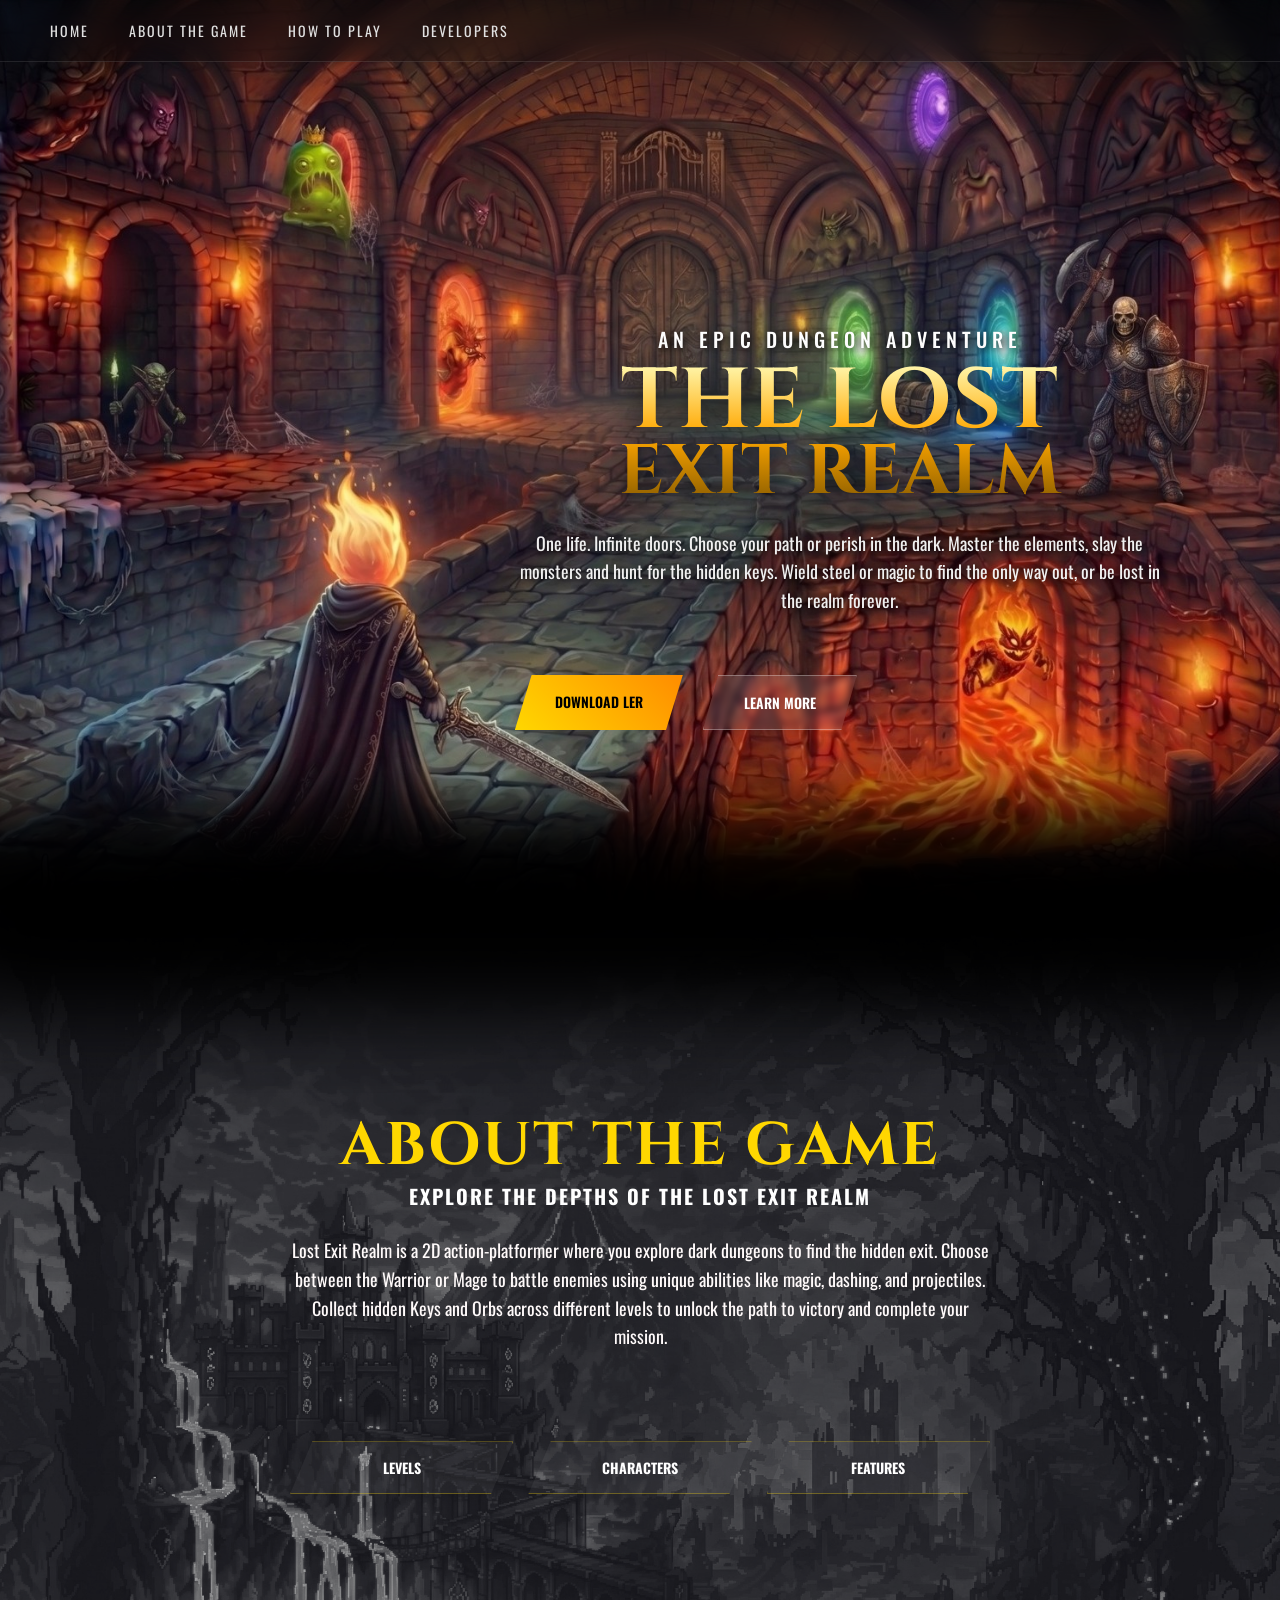
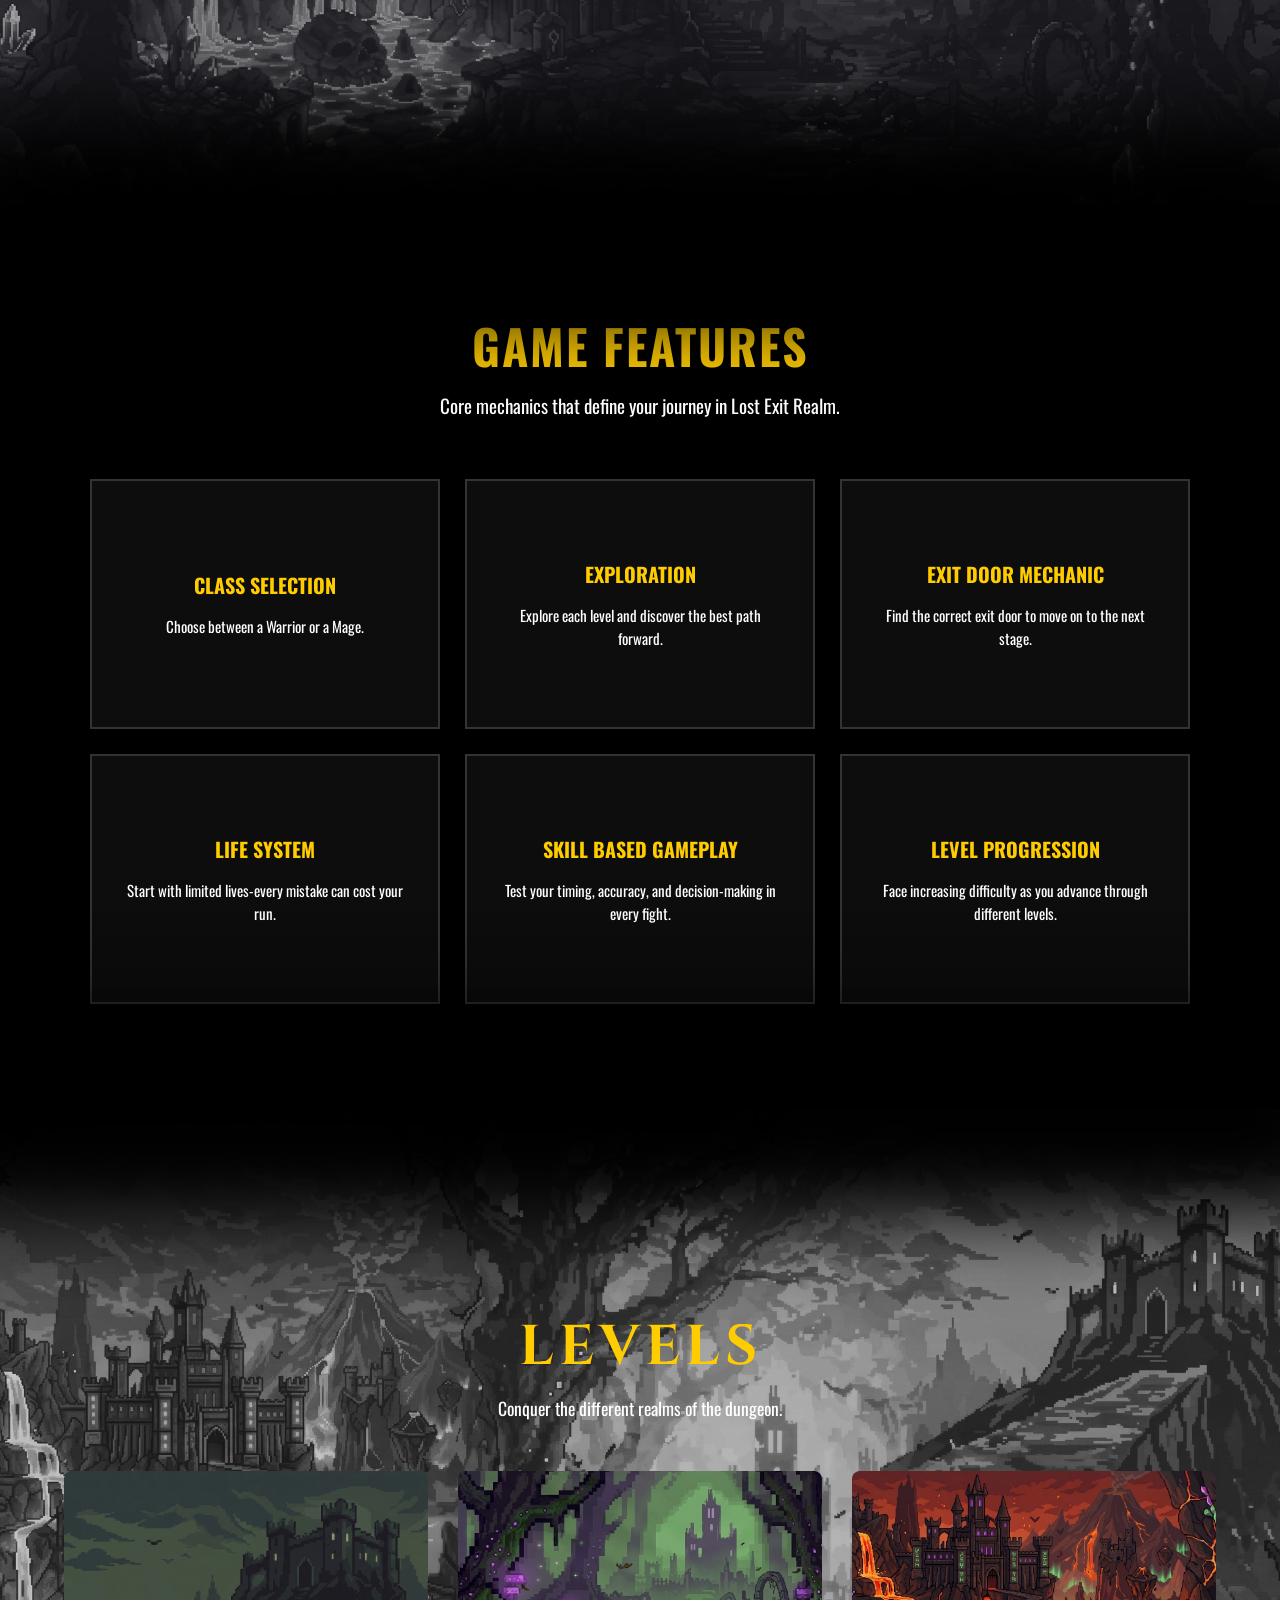
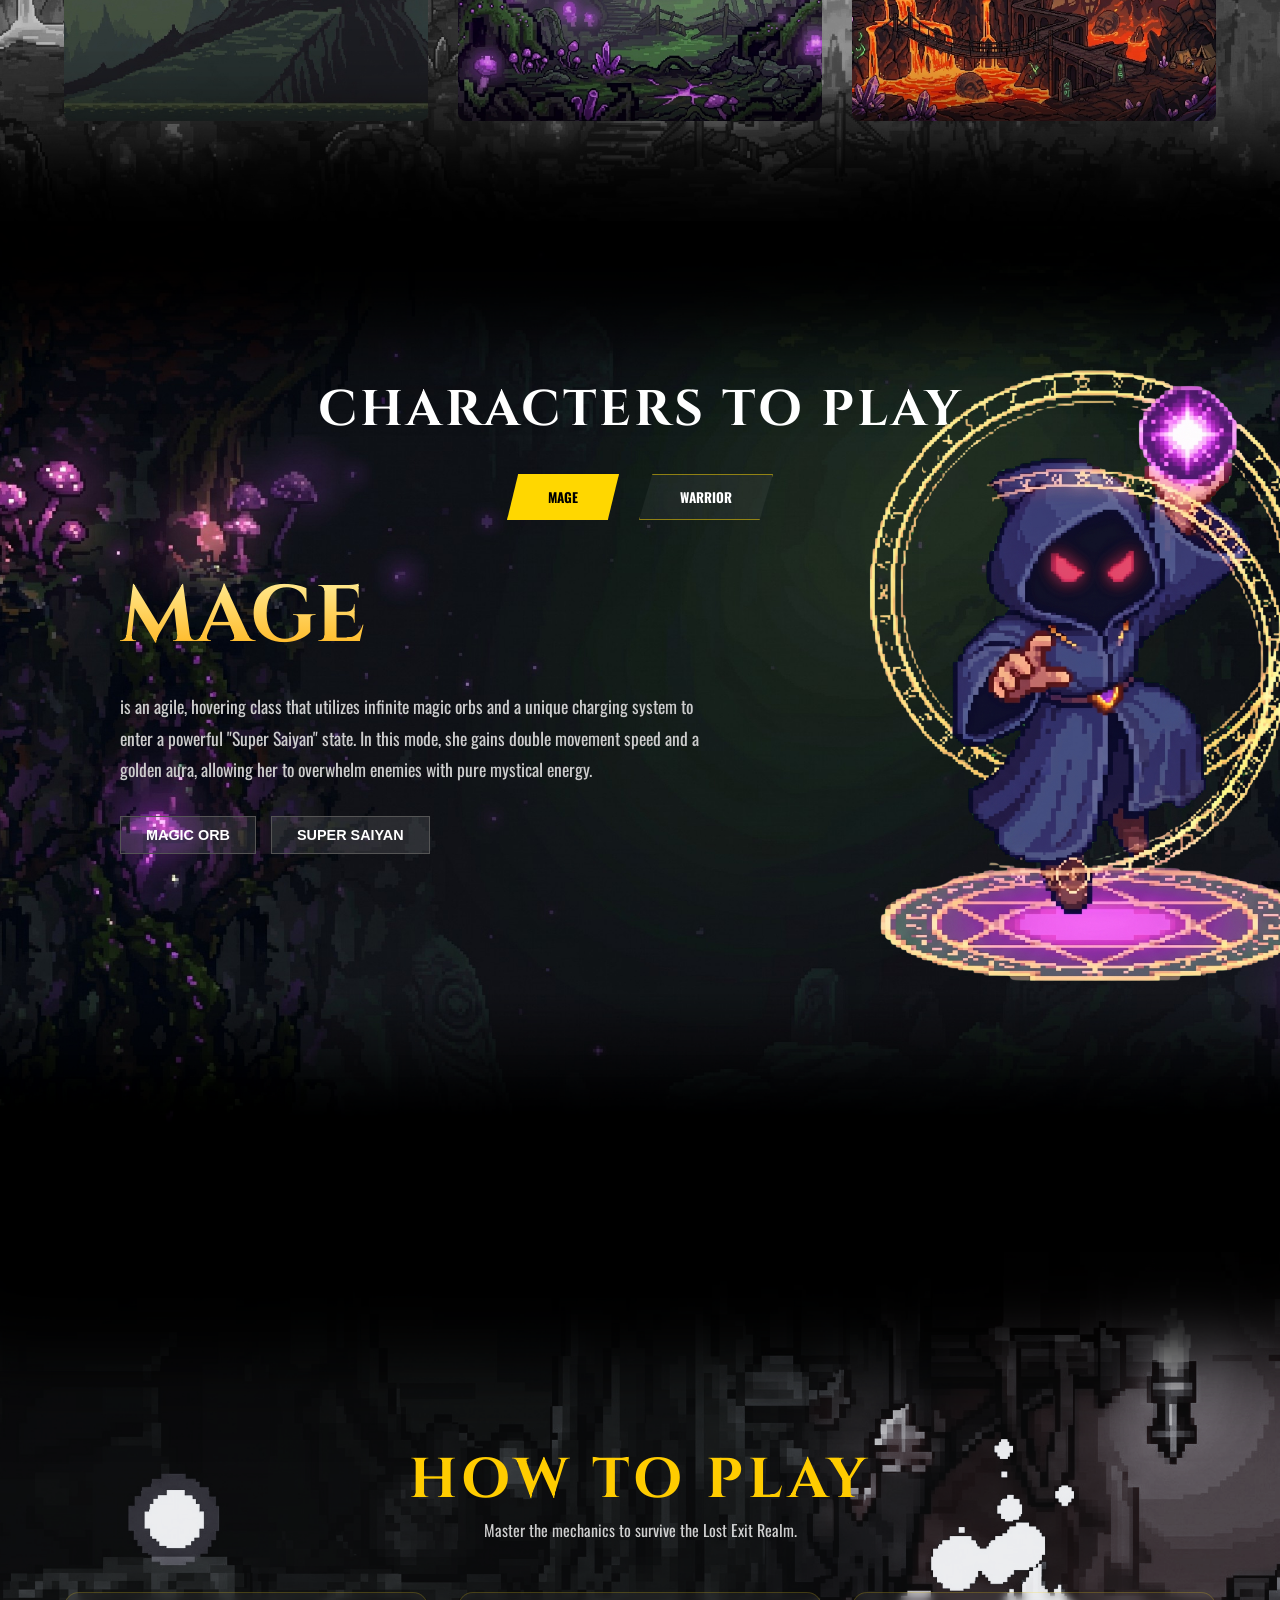
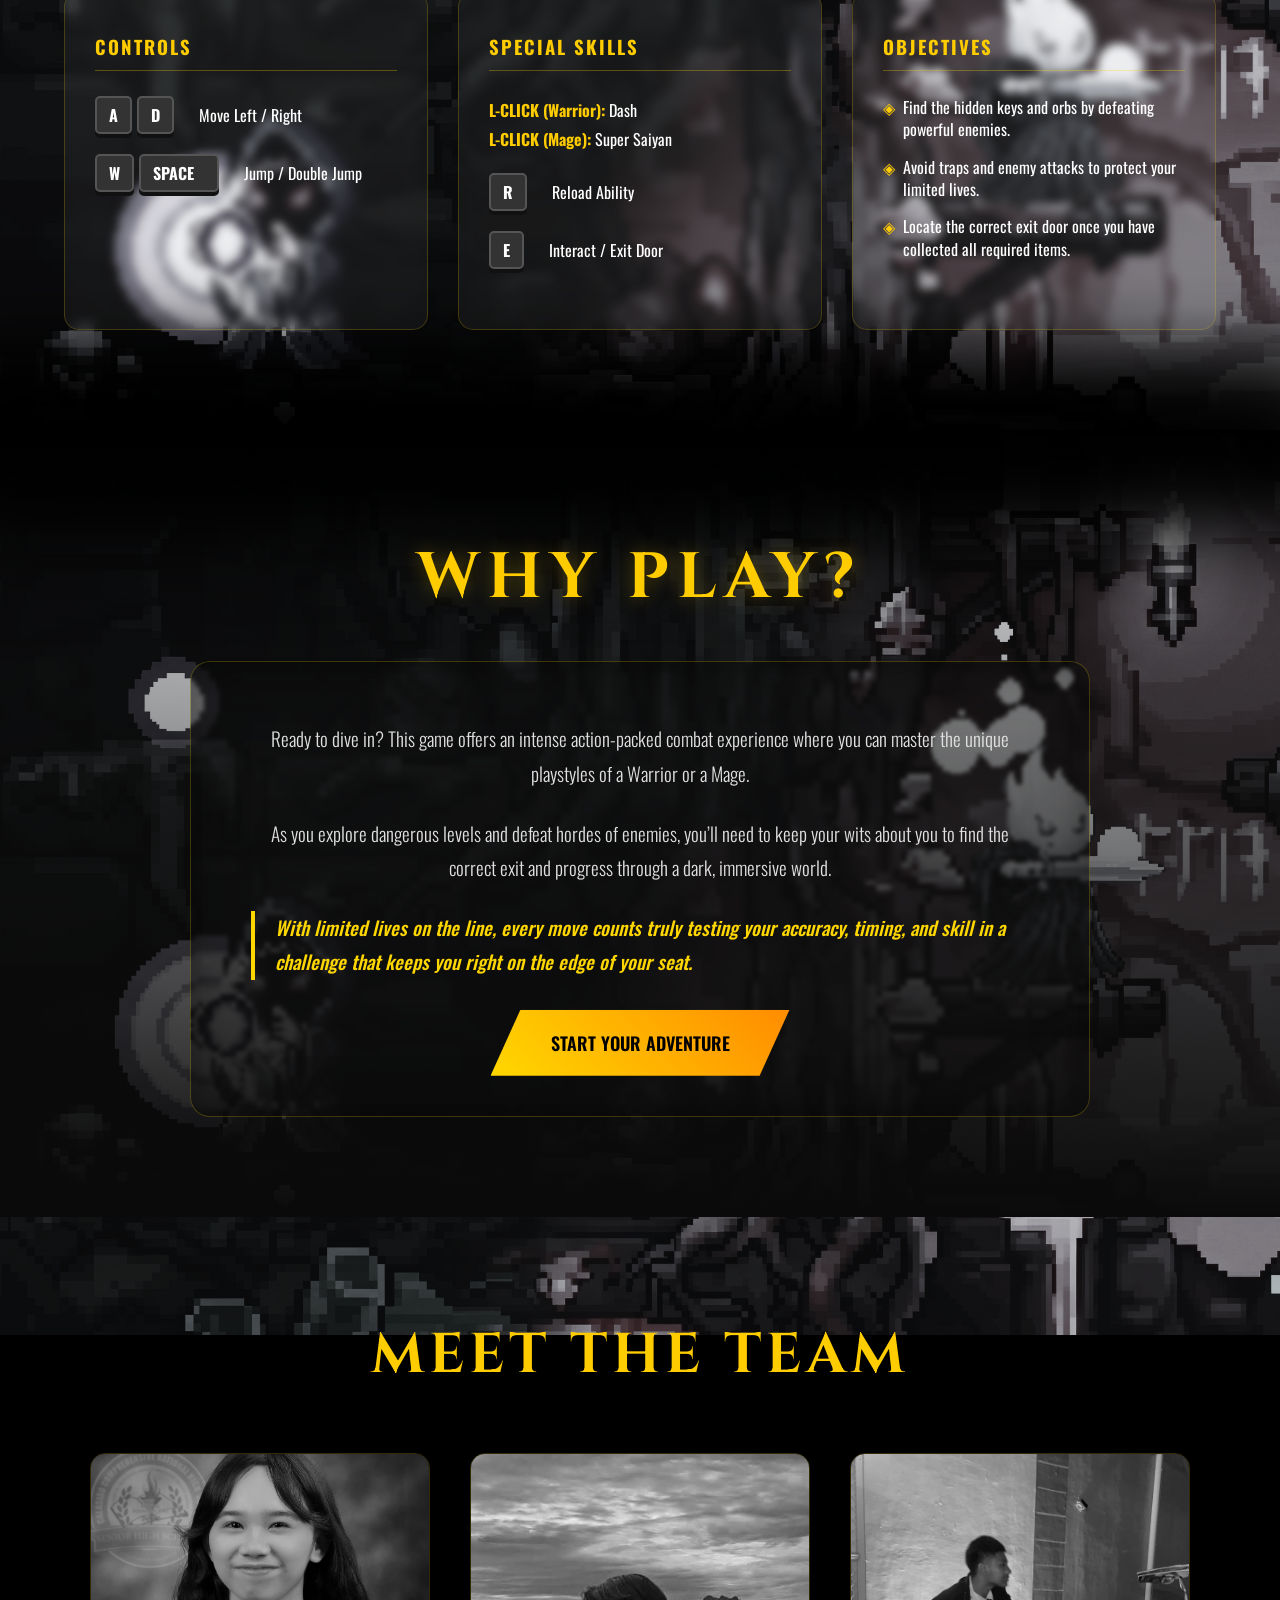
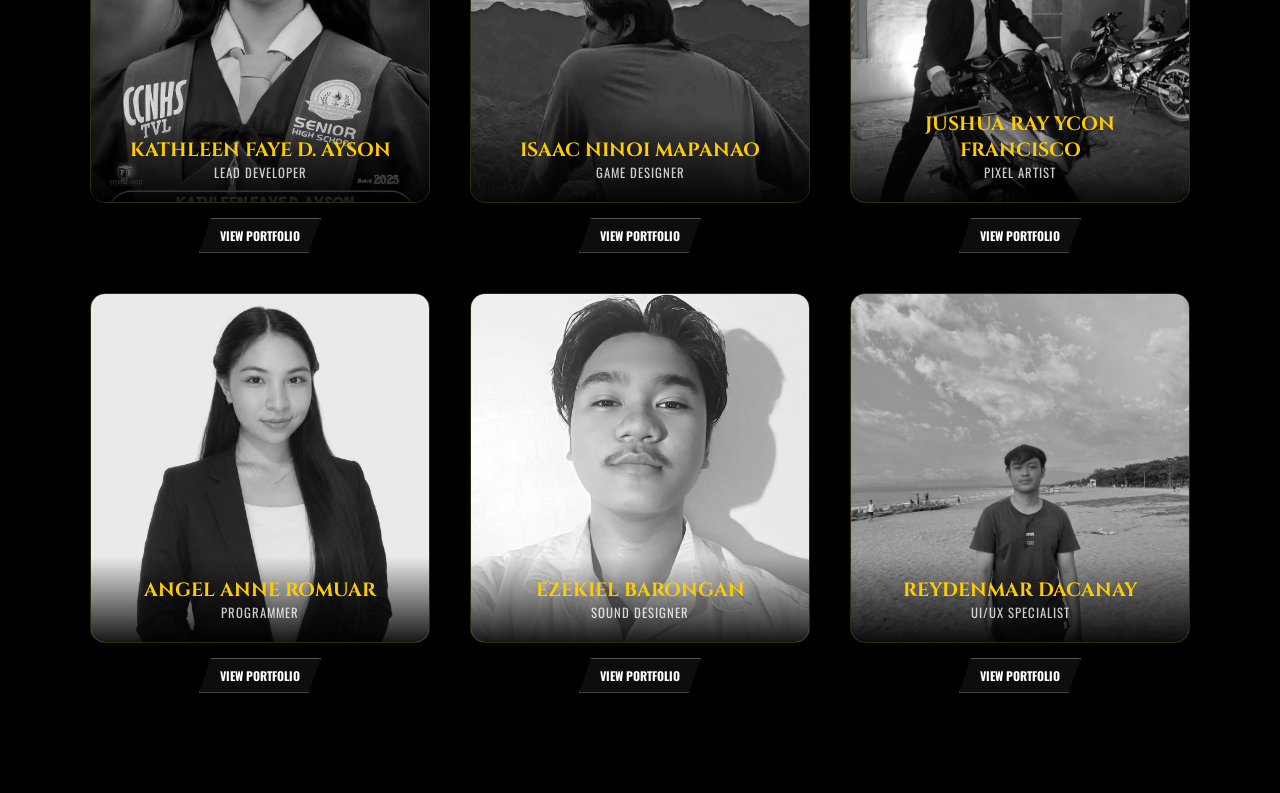
==== commit add38871: "revise" ====
--- a/website.html
+++ b/website.html
@@ -7,34 +7,35 @@
     <link rel="stylesheet" href="design.css">
 </head>
 <body>
-    <!-- Transparent Blur Navigator -->
+
+    <!-- ======================
+             LANDING PAGE
+         ====================== -->
     <header>
         <div class="nav-container">
             <div class="nav-left">
                 <a href="#home">HOME</a>
                 <a href="#about">ABOUT THE GAME</a>
                 <a href="#how-to-play">HOW TO PLAY</a>
-                <a href="#">DEVELOPERS</a>
+                <a href="#developers">DEVELOPERS</a>
             </div>
         </div>
     </header>
 
-    <main id="home" class="hero-section">
-
+    <main id="home" class="landing-page">
         <img src="Image/BG.jpg" class="main-bg" alt="Dungeon Background">
-        <!-- Main Content Area (Right Aligned) -->
         <div class="content-wrapper">
             <div class="game-info">
                 <p class="tagline">AN EPIC DUNGEON ADVENTURE</p>
                 <h1 class="main-title">THE LOST <br><span>EXIT REALM</span></h1>
                 
                 <p class="summary">
-                    Enter the depths of the forgotten dungeon. Face the Skeleton Knight and the Slime King in a world where every portal leads to a new mystery. Will you find the exit, or be lost forever in the realm?
+                    One life. Infinite doors. Choose your path or perish in the dark. Master the elements, slay the monsters and hunt for the hidden keys. Wield steel or magic to find the only way out, or be lost in the realm forever.
                 </p>
 
                 <div class="button-group">
                     <a href="https://github.com/fayeyweb/LER" target="_blank" class="btn btn-play">DOWNLOAD LER</a> 
-                    <a href="#" class="btn btn-learn">LEARN MORE</a>
+                    <a href="#how-to-play" class="btn btn-learn">LEARN MORE</a>
                 </div>
             </div>
         </div>
@@ -42,8 +43,11 @@
 
     <div class="fade-transition"></div>
 
-    <!-- Eto yung bagong section pagka-scroll -->
-     <img src="Image/BG_ABOUTGAME.png" class="scroll-image" alt="Game Characters">
+
+    <!-- ======================
+           ABOUT GAME SECTION
+         ====================== -->
+     <img src="Image/BG_ABOUTGAME.png" class="BG-ABOUT" alt="Game Characters">
     <section id="about" class="details-section">  
         <div class="details-container">
             <div class="details-container"> 
@@ -66,142 +70,151 @@
         </div>
     </section>
 
+
+    <!-- ======================
+            FEATURES SECTION
+         ====================== -->
      <div class="fade-transition"></div>
 
     <section id="features" class="features-section">
-    <!-- Center Header -->
-    <div class="features-header">
-        <h2 class="features-main-title">GAME FEATURES</h2>
-        <p class="features-subtitle">Core mechanics that define your journey in Lost Exit Realm.</p>
-    </div>
-
-    <!-- Centered Grid Container -->
-    <div class="features-container">
-        <div class="features-grid">
-            <div class="feature-box">
-                <h3>Class Selection</h3>
-                <p>Choose between a Warrior or a Mage.</p>
-            </div>
-            <div class="feature-box">
-                <h3>Exploration</h3>
-                <p>Explore each level and discover the best path forward.</p>
-            </div>
-            <div class="feature-box">
-                <h3>Exit Door Mechanic</h3>
-                <p>Find the correct exit door to move on to the next stage.</p>
-            </div>
-            <div class="feature-box">
-                <h3>Life System</h3>
-                <p>Start with limited lives-every mistake can cost your run.</p>
-            </div>
-            <div class="feature-box">
-                <h3>Skill Based Gameplay</h3>
-                <p>Test your timing, accuracy, and decision-making in every fight.</p>
-            </div>
-            <div class="feature-box">
-                <h3>Level Progression</h3>
-                <p>Face increasing difficulty as you advance through different levels.</p>
-            </div>
-        </div>
-    </div>
-</section>
+        <div class="features-header">
+            <h2 class="features-main-title">GAME FEATURES</h2>
+            <p class="features-subtitle">Core mechanics that define your journey in Lost Exit Realm.</p>
+        </div>
+        <div class="features-container">
+            <div class="features-grid">
+                <div class="feature-box">
+                    <h3>Class Selection</h3>
+                    <p>Choose between a Warrior or a Mage.</p>
+                </div>
+                <div class="feature-box">
+                    <h3>Exploration</h3>
+                    <p>Explore each level and discover the best path forward.</p>
+                </div>
+                <div class="feature-box">
+                    <h3>Exit Door Mechanic</h3>
+                    <p>Find the correct exit door to move on to the next stage.</p>
+                </div>
+                <div class="feature-box">
+                    <h3>Life System</h3>
+                    <p>Start with limited lives-every mistake can cost your run.</p>
+                </div>
+                <div class="feature-box">
+                    <h3>Skill Based Gameplay</h3>
+                    <p>Test your timing, accuracy, and decision-making in every fight.</p>
+                </div>
+                <div class="feature-box">
+                    <h3>Level Progression</h3>
+                    <p>Face increasing difficulty as you advance through different levels.</p>
+                </div>
+            </div>
+        </div>
+    </section>
+
+
+    <!-- ======================
+             LEVELS SECTION
+         ====================== -->
     <div class="fade-transition"></div>
     <img src="Image/BG_LEVELS.png" class="BG-LEVELS" alt="Game LEVELS">
 
-    <!-- Levels Section -->
-<section id="levels" class="levels-section">
-    <div class="levels-header">
-        <h2 class="levels-main-title">LEVELS</h2>
-        <p class="levels-subtitle">Conquer the different realms of the dungeon.</p>
-    </div>
-
-    <div class="levels-container">
-        <!-- Level 1 -->
-        <div class="level-card">
-            <img src="Image/LEVEL 1.jpg" alt="Level 1"> <!-- Palitan ang src ng image mo -->
-            <div class="level-overlay">
-                <h3>LEVEL I</h3>
-                <p>Enter the damp corridors of the Whispering Woods. Watch out for slimes lurking in the shadows and find the first key to proceed.</p>
-            </div>
-        </div>
-
-        <!-- Level 2 -->
-        <div class="level-card">
-            <img src="Image/LEVEL 2.jpg" alt="Level 2"> <!-- Palitan ang src ng image mo -->
-            <div class="level-overlay">
-                <h3>LEVEL II</h3>
-                <p>The Skeleton Knight's domain. Navigate through crumbling ruins and sharp traps where every step could be your last.</p>
-            </div>
-        </div>
-
-        <!-- Level 3 -->
-        <div class="level-card">
-            <img src="Image/LEVEL 3.jpg" alt="Level 3"> <!-- Palitan ang src ng image mo -->
-            <div class="level-overlay">
-                <h3>LEVEL III</h3>
-                <p>The Heart of the Realm. Face the ultimate challenge in the throne room. Only the bravest heroes will find the final exit.</p>
-            </div>
-        </div>
-    </div>
-</section>
+    <section id="levels" class="levels-section">
+        <div class="levels-header">
+            <h2 class="levels-main-title">LEVELS</h2>
+            <p class="levels-subtitle">Conquer the different realms of the dungeon.</p>
+        </div>
+
+        <div class="levels-container">
+            <!-- Level 1 -->
+            <div class="level-card">
+                <img src="Image/LEVEL 1.jpg" alt="Level 1"> <!-- Palitan ang src ng image mo -->
+                <div class="level-overlay">
+                    <h3>LEVEL I</h3>
+                    <p>This introductory stage requires players to find 2 keys while navigating a basic layout designed to teach core movement and combat against stationary enemies.</p>
+                </div>
+            </div>
+
+            <!-- Level 2 -->
+            <div class="level-card">
+                <img src="Image/LEVEL 2.jpg" alt="Level 2"> <!-- Palitan ang src ng image mo -->
+                <div class="level-overlay">
+                    <h3>LEVEL II</h3>
+                    <p>The challenge increases as players must collect 3 keys while facing more strategic enemy placements and tighter platforming sections.</p>
+                </div>
+            </div>
+
+            <!-- Level 3 -->
+            <div class="level-card">
+                <img src="Image/LEVEL 3.jpg" alt="Level 3"> <!-- Palitan ang src ng image mo -->
+                <div class="level-overlay">
+                    <h3>LEVEL III</h3>
+                    <p>As the ultimate test, this level demands 4 keys and forces players to survive against the full variety of threats, including the unpredictable Jumping Enemy.</p>
+                </div>
+            </div>
+        </div>
+    </section>
+
+
+
+    <!-- ======================
+           CHARACTERS SECTION
+         ====================== -->
     <div class="fade-transition"></div>
     <img src="Image/BG_CHARACTERS.png" class="BG-CHARACTER" alt="Game LEVELS">
-
-    <!-- Characters Section -->
-<section id="characters" class="char-section">
-    <div class="char-header">
-        <h2 class="char-main-title">CHARACTERS TO PLAY</h2>
-        
-        <!-- Toggle Buttons -->
-        <div class="char-selector">
-            <button class="btn-char active" onclick="showChar('mage')">MAGE</button>
-            <button class="btn-char" onclick="showChar('warrior')">WARRIOR</button>
-        </div>
-    </div>
-
-    <div class="char-display-container">
-        <!-- Mage Content (Default) -->
-        <div id="mage-content" class="char-content active">
-            <div class="char-info-left">
-                <h1 class="char-name">MAGE</h1>
-                <p class="char-description">
-                    Master of the arcane arts. The Mage wields powerful elemental magic to decimate foes from a distance. 
-                    Though fragile in physical combat, her spells can clear entire rooms in seconds.
-                </p>
-                <div class="skill-buttons">
-                    <button class="btn-skill">ARCANE BLAST</button>
-                    <button class="btn-skill">FIRE DASH</button>
-                </div>
-            </div>
-            <div class="char-image-right">
-                <div class="floating-btn left-btn">MAGIC ORBS</div>
-                <img src="Image/MAGE.png" alt="Mage Character">
-                <div class="floating-btn right-btn">SUPER SAIYAN</div>
-            </div>
-        </div>
-
-        <!-- Warrior Content (Hidden by default) -->
-        <div id="warrior-content" class="char-content">
-            <div class="char-info-left">
-                <h1 class="char-name">WARRIOR</h1>
-                <p class="char-description">
-                    A fearless guardian of the realm. The Warrior relies on brute strength and steel to crush enemies. 
-                    With high defense and devastating melee combos, he is the unstoppable force of the dungeon.
-                </p>
-                <div class="skill-buttons">
-                    <button class="btn-skill">HEAVY SMASH</button>
-                    <button class="btn-skill">IRON SHIELD</button>
-                </div>
-            </div>
-            <div class="char-image-right">
-                <div class="floating-btn left-btn">DASH</div>
-                <img src="Image/WARRIOR.png" alt="Warrior Character">
-                <div class="floating-btn right-btn">GUNBLADE</div>
-            </div>
-        </div>
-    </div>
-</section>
-
+    <section id="characters" class="char-section">
+        <div class="char-header">
+            <h2 class="char-main-title">CHARACTERS TO PLAY</h2>
+            
+            <!-- Toggle Buttons -->
+            <div class="char-selector">
+                <button class="btn-char active" onclick="showChar('mage')">MAGE</button>
+                <button class="btn-char" onclick="showChar('warrior')">WARRIOR</button>
+            </div>
+        </div>
+
+        <div class="char-display-container">
+            <!-- Mage Content (Default) -->
+            <div id="mage-content" class="char-content active">
+                <div class="char-info-left">
+                    <h1 class="char-name">MAGE</h1>
+                    <p class="char-description">
+                       is an agile, hovering class that utilizes infinite magic orbs and a unique charging system to enter a powerful "Super Saiyan" state.
+                       In this mode, she gains double movement speed and a golden aura, allowing her to overwhelm enemies with pure mystical energy.
+                    </p>
+                    <div class="skill-buttons">
+                        <button class="btn-skill">MAGIC ORB</button>
+                        <button class="btn-skill">SUPER SAIYAN</button>
+                    </div>
+                </div>
+                <div class="char-image-right">
+                    <img src="Image/MAGE.png" alt="Mage Character">
+                </div>
+            </div>
+
+            <!-- Warrior Content (Hidden by default) -->
+            <div id="warrior-content" class="char-content">
+                <div class="char-info-left">
+                    <h1 class="char-name">WARRIOR</h1>
+                    <p class="char-description">
+                        is a tactical long-range specialist who uses a high-damage laser rifle with a 15-round ammo capacity.
+                        He relies on manual reloading and a quick dash mechanic to dodge attacks and maintain his position on the battlefield.
+                    </p>
+                    <div class="skill-buttons">
+                        <button class="btn-skill">DASH</button>
+                        <button class="btn-skill">GUNBLADE</button>
+                    </div>
+                </div>
+                <div class="char-image-right"> 
+                    <img src="Image/WARRIOR.png" alt="Warrior Character">
+                </div>
+            </div>
+        </div>
+    </section>
+
+
+    <!-- ======================
+          HOW TO PLAY SECTION
+         ====================== -->
     <div class="fade-transition"></div>
     <img src="Image/BG_HOW TO PLAY.png" class="HOW-TO-PLAY" alt="Game Characters">
 
@@ -216,7 +229,6 @@
             <div class="how-box">
                 <div class="how-box-header">
                     <h3>CONTROLS</h3>
-                    <span class="emoji">🎮</span>
                 </div>
                 <div class="control-item">
                     <div class="key-group">
@@ -236,7 +248,6 @@
             <div class="how-box">
                 <div class="how-box-header">
                     <h3>SPECIAL SKILLS</h3>
-                    <span class="emoji">✨</span>
                 </div>
                 <div class="skill-item">
                     <p><span class="highlight">L-CLICK  (Warrior):</span> Dash</p>
@@ -256,7 +267,6 @@
             <div class="how-box">
                 <div class="how-box-header">
                     <h3>OBJECTIVES</h3>
-                    <span class="emoji">🏆</span>
                 </div>
                 <ul class="obj-list">
                     <li>Find the hidden keys and orbs by defeating powerful enemies.</li>
@@ -267,160 +277,137 @@
         </div>
     </section>
 
+
+    <!-- ======================
+            WHY PLAY SECTION
+         ====================== -->
     <div class="fade-transition"></div>
     <img src="Image/BG_HOW TO PLAY.png" class="HOW-TO-PLAY" alt="Game Characters">
 
     <section id="why-play" class="why-play-section">
-    <div class="why-header">
-        <h2 class="why-main-title">WHY PLAY?</h2>
-    </div>
-
-    <div class="why-container">
-        <div class="why-content-box">
-            <p class="why-text">
-                Ready to dive in? This game offers an intense action-packed combat experience where you can master the unique playstyles of a Warrior or a Mage. 
-            </p>
-            <p class="why-text">
-                As you explore dangerous levels and defeat hordes of enemies, you’ll need to keep your wits about you to find the correct exit and progress through a dark, immersive world. 
-            </p>
-            <p class="why-text highlight-box">
-                With limited lives on the line, every move counts—truly testing your accuracy, timing, and skill in a challenge that keeps you right on the edge of your seat.
-            </p>
-            
-            <div class="why-action">
-                <a href="https://github.com/fayeyweb/LER" target="_blank" class="btn btn-play">START YOUR ADVENTURE</a>
-            </div>
-        </div>
-    </div>
-    
-</section>
-
-    <!-- Developers Section -->
-<section id="developers" class="dev-section">
-    <div class="dev-header">
-        <h2 class="dev-main-title">MEET THE TEAM</h2>
-    </div>
-
-    <div class="dev-grid">
-        <!-- Dev 1 -->
-        <div class="dev-card">
-            <div class="dev-image-container">
-                <img src="Image/KATH.jpg" alt="Developer Name">
-                <div class="dev-info-overlay">
-                    <h4 class="dev-name">KATHLEEN FAYE D. AYSON</h4>
-                    <p class="dev-role">LEAD DEVELOPER</p>
-                </div>
-            </div>
-            <a href="kath.html" target="_blank" class="btn-portfolio">VIEW PORTFOLIO</a>
-        </div>
-
-        <!-- Dev 2 -->
-        <div class="dev-card">
-            <div class="dev-image-container">
-                <img src="Image/DEV2.jpg" alt="Developer Name">
-                <div class="dev-info-overlay">
-                    <h4 class="dev-name">ISAAC NINOI MAPANAO</h4>
-                    <p class="dev-role">GAME DESIGNER</p>
-                </div>
-            </div>
-            <a href="#" class="btn-portfolio">VIEW PORTFOLIO</a>
-        </div>
-
-        <!-- Dev 3 -->
-        <div class="dev-card">
-            <div class="dev-image-container">
-                <img src="Image/DEV3.jpg" alt="Developer Name">
-                <div class="dev-info-overlay">
-                    <h4 class="dev-name">JUSHUA RAY YCON FRANCISCO</h4>
-                    <p class="dev-role">PIXEL ARTIST</p>
-                </div>
-            </div>
-            <a href="#" class="btn-portfolio">VIEW PORTFOLIO</a>
-        </div>
-
-        <!-- Dev 4 -->
-        <div class="dev-card">
-            <div class="dev-image-container">
-                <img src="Image/anne.jpg" alt="Developer Name">
-                <div class="dev-info-overlay">
-                    <h4 class="dev-name">ANGEL ANNE ROMUAR</h4>
-                    <p class="dev-role">PROGRAMMER</p>
-                </div>
-            </div>
-            <a href="anne.html" class="btn-portfolio">VIEW PORTFOLIO</a>
-        </div>
-
-        <!-- Dev 5 -->
-        <div class="dev-card">
-            <div class="dev-image-container">
-                <img src="Image/DEV5.jpg" alt="Developer Name">
-                <div class="dev-info-overlay">
-                    <h4 class="dev-name">EZEKIEL BARONGAN</h4>
-                    <p class="dev-role">SOUND DESIGNER</p>
-                </div>
-            </div>
-            <a href="#" class="btn-portfolio">VIEW PORTFOLIO</a>
-        </div>
-
-        <!-- Dev 6 -->
-        <div class="dev-card">
-            <div class="dev-image-container">
-                <img src="Image/DEV6.jpg" alt="Developer Name">
-                <div class="dev-info-overlay">
-                    <h4 class="dev-name">REYDENMAR DACANAY</h4>
-                    <p class="dev-role">UI/UX SPECIALIST</p>
-                </div>
-            </div>
-            <a href="#" class="btn-portfolio">VIEW PORTFOLIO</a>
-        </div>
-    </div>
-</section>
-
-    <div class="fade-transition"></div>
-    <footer class="site-footer">
-        <div class="footer-container">
-            <div class="footer-brand">
-                <h2 class="footer-title">THE LOST <br><span>EXIT REALM</span></h2>
-                <p>An epic 2D action-platformer dungeon adventure. Find the exit, or be lost forever in the depths of the realm.</p>
-            </div>
-            <div class="footer-links">
-                <h3>QUICK LINKS</h3>
-                <ul>
-                    <li><a href="#home">Home</a></li>
-                    <li><a href="#about">About The Game</a></li>
-                    <li><a href="#levels">Levels</a></li>
-                    <li><a href="#characters">Characters</a></li>
-                </ul>
-            </div>
-            <div class="footer-socials">
-                <h3>CONNECT WITH US</h3>
-                <div class="social-icons">
-                    <a href="#" class="social-btn">FB</a>
-                    <a href="#" class="social-btn">X</a>
-                    <a href="#" class="social-btn">DC</a>
-                    <a href="https://github.com/fayeyweb/LER" target="_blank" class="social-btn">GH</a>
-                </div>
-            </div>
-        </div>
-        <div class="footer-bottom">
-            <p>&copy; 2026 The Lost Exit Realm. All Rights Reserved. Developed by The Dev Team.</p>
-        </div>
-    </footer>  
-
-<!-- JavaScript for Switching --> 
-<script>
-    function showChar(charType) {
-        // Remove active class from all contents and buttons
-        document.querySelectorAll('.char-content').forEach(content => content.classList.remove('active'));
-        document.querySelectorAll('.btn-char').forEach(btn => btn.classList.remove('active'));
-
-        // Add active class to selected
-        document.getElementById(charType + '-content').classList.add('active');
-        event.currentTarget.classList.add('active');
-    }
-</script>
-
-    
-     
+        <div class="why-header">
+            <h2 class="why-main-title">WHY PLAY?</h2>
+        </div>
+
+        <div class="why-container">
+            <div class="why-content-box">
+                <p class="why-text">
+                    Ready to dive in? This game offers an intense action-packed combat experience where you can master the unique playstyles of a Warrior or a Mage. 
+                </p>
+                <p class="why-text">
+                    As you explore dangerous levels and defeat hordes of enemies, you’ll need to keep your wits about you to find the correct exit and progress through a dark, immersive world. 
+                </p>
+                <p class="why-text highlight-box">
+                    With limited lives on the line, every move counts truly testing your accuracy, timing, and skill in a challenge that keeps you right on the edge of your seat.
+                </p>
+                
+                <div class="why-action">
+                    <a href="https://github.com/fayeyweb/LER" target="_blank" class="btn btn-play">START YOUR ADVENTURE</a>
+                </div>
+            </div>
+        </div>
+    </section>
+
+
+    <!-- ======================
+           DEVELOPERS SECTION
+         ====================== -->
+    <section id="developers" class="dev-section">
+        <div class="dev-header">
+            <h2 class="dev-main-title">MEET THE TEAM</h2>
+        </div>
+
+        <div class="dev-grid">
+            <!-- Dev 1 -->
+            <div class="dev-card">
+                <div class="dev-image-container">
+                    <img src="Image/KATH.jpg" alt="Developer Name">
+                    <div class="dev-info-overlay">
+                        <h4 class="dev-name">KATHLEEN FAYE D. AYSON</h4>
+                        <p class="dev-role">LEAD DEVELOPER</p>
+                    </div>
+                </div>
+                <a href="KATH/kath.html" target="_blank" class="btn-portfolio">VIEW PORTFOLIO</a>
+            </div>
+
+            <!-- Dev 2 -->
+            <div class="dev-card">
+                <div class="dev-image-container">
+                    <img src="Image/Isaac.jpg" alt="Developer Name">
+                    <div class="dev-info-overlay">
+                        <h4 class="dev-name">ISAAC NINOI MAPANAO</h4>
+                        <p class="dev-role">GAME DESIGNER</p>
+                    </div>
+                </div>
+                <a href="#" class="btn-portfolio">VIEW PORTFOLIO</a>
+            </div>
+
+            <!-- Dev 3 -->
+            <div class="dev-card">
+                <div class="dev-image-container">
+                    <img src="Image/Ycon.jpg" alt="Developer Name">
+                    <div class="dev-info-overlay">
+                        <h4 class="dev-name">JUSHUA RAY YCON FRANCISCO</h4>
+                        <p class="dev-role">PIXEL ARTIST</p>
+                    </div>
+                </div>
+                <a href="#" class="btn-portfolio">VIEW PORTFOLIO</a>
+            </div>
+
+            <!-- Dev 4 -->
+            <div class="dev-card">
+                <div class="dev-image-container">
+                    <img src="Image/anne.jpg" alt="Developer Name">
+                    <div class="dev-info-overlay">
+                        <h4 class="dev-name">ANGEL ANNE ROMUAR</h4>
+                        <p class="dev-role">PROGRAMMER</p>
+                    </div>
+                </div>
+                <a href="ANNE/anne.html" class="btn-portfolio">VIEW PORTFOLIO</a>
+            </div>
+
+            <!-- Dev 5 -->
+            <div class="dev-card">
+                <div class="dev-image-container">
+                    <img src="Image/ezekiel.jpg" alt="Developer Name">
+                    <div class="dev-info-overlay">
+                        <h4 class="dev-name">EZEKIEL BARONGAN</h4>
+                        <p class="dev-role">SOUND DESIGNER</p>
+                    </div>
+                </div>
+                <a href="#" class="btn-portfolio">VIEW PORTFOLIO</a>
+            </div>
+
+            <!-- Dev 6 -->
+            <div class="dev-card">
+                <div class="dev-image-container">
+                    <img src="Image/Reyden.jpg" alt="Developer Name">
+                    <div class="dev-info-overlay">
+                        <h4 class="dev-name">REYDENMAR DACANAY</h4>
+                        <p class="dev-role">UI/UX SPECIALIST</p>
+                    </div>
+                </div>
+                <a href="#" class="btn-portfolio">VIEW PORTFOLIO</a>
+            </div>
+        </div>
+    </section>
+
+
+    <!-- ======================
+              JAVASCRIPT
+         ====================== -->
+    <!-- JavaScript for Switching in Characters--> 
+    <script>
+        function showChar(charType) {
+            // Remove active class from all contents and buttons
+            document.querySelectorAll('.char-content').forEach(content => content.classList.remove('active'));
+            document.querySelectorAll('.btn-char').forEach(btn => btn.classList.remove('active'));
+
+            // Add active class to selected
+            document.getElementById(charType + '-content').classList.add('active');
+            event.currentTarget.classList.add('active');
+        }
+    </script>
+
 </body>
 </html>
--- a/design.css
+++ b/design.css
@@ -1,9 +1,15 @@
 @import url('https://fonts.googleapis.com/css2?family=Cinzel:wght@400;700;900&family=Oswald:wght@300;500&display=swap');
 
+
+/*  ======================
+        GLOBAL STYLES
+    ====================== */
+/* para smooth kapag nag slide */
 html {
     scroll-behavior: smooth;
 }
 
+/* RULE */
 * {
     margin: 0;
     padding: 0;
@@ -17,26 +23,19 @@
     
 }
 
-/* Yung Fade Rectangle mo */
+/* Fade Rectangle */
 .fade-transition {
     width: 100%;
     height: 5px; 
     background: #000;
     position: relative;
     z-index: 5;
-    box-shadow: 0px -2px 100px 20px #000, 0px 20px 100px 70px #000;
-}
-
-.scroll-image {
-    position: absolute;
-    top: -60;
-    left: 0;
-    width: 100%;
-    height: 100%;
-    object-fit: cover;
-    z-index: -2;
-
-}
+    box-shadow: 0px -2px 100px 70px #000, 0px 20px 100px 70px #000;
+}
+
+/*  ======================
+         NAVIGATION
+    ====================== */
 
 /* Navigator Styling */
 header {
@@ -73,15 +72,18 @@
     color: #ffd700; /* Gold hover */
 }
 
-/* Hero Section */
-.hero-section {
+
+/*  ======================
+      LANDING PAGE STYLE
+    ====================== */
+.landing-page {
     position: relative;
     height: 100vh;
     width: 100%;
     display: flex;
     align-items: flex-end;
     justify-content: flex-end; 
-    padding-right: 9%; /* Inusog natin pabalik sa kaliwa unti para hindi dikit sa edge */
+    padding-right: 9%; 
     padding-bottom: 170px;
     overflow: hidden;
 }
@@ -96,37 +98,34 @@
     z-index: -2;
 }
 
-/* Content Alignment */
 .content-wrapper {
     position: relative;
     z-index: 10;
-    max-width: 650px; /* Nilakihan ang container */
+    max-width: 650px; 
     margin-left: 300px;
     text-align: center;
-    display: flex;
     flex-direction: column;
     align-items: center;
 }
 
-/* Mas malaking Tagline sa taas ng Title */
 .tagline {
     font-size: 20px;
     letter-spacing: 5px;
     color: #fff;
     margin-bottom: 10px;
     font-weight: 500;
-    text-shadow: 2px 2px 10px rgba(0,0,0,1);
-}
-
-/* Gold Title Styling */
+    text-shadow: 2px 2px 10px rgba(0,0,0,9);
+}
+
+
 .main-title {
     font-family: 'Cinzel', serif;
-    font-size: 85px; /* Nilakihan ang title */
+    font-size: 85px;
     line-height: 0.9;
     margin-bottom: 25px;
     background: linear-gradient(to bottom, #fff7ad 0%, #ffa700 50%, #8a5c00 100%);
-    -webkit-background-clip: text; /* Clip sa text */
-    background-clip: text; /* Para sa future compatibility */
+    -webkit-background-clip: text;
+    background-clip: text; 
     -webkit-text-fill-color: transparent;
     filter: drop-shadow(0 5px 15px rgba(0,0,0,0.9));
 }
@@ -140,8 +139,8 @@
     font-size: 18px;
     color: #f0f0f0;
     line-height: 1.6;
-    margin-bottom: 40px;
-    text-shadow: 2px 2px 8px rgba(0,0,0,1); /* Para kitang-kita ang text sa baba */
+    margin-bottom: 60px;
+    text-shadow: 2px 2px 8px rgba(0,0,0,1);
 }
 
 /* Buttons */
@@ -153,8 +152,7 @@
 .btn {
     padding: 16px 40px;
     text-decoration: none;
-    font-weight: bold;
-    color: white;
+    font-weight: 600;
     text-transform: uppercase;
     font-size: 14px;
     clip-path: polygon(10% 0%, 100% 0%, 90% 100%, 0% 100%);
@@ -176,7 +174,7 @@
     background: rgba(255, 255, 255, 0.1);
     color: white;
     border: 1px solid rgba(255, 255, 255, 0.3);
-    backdrop-filter: blur(5px);
+    backdrop-filter: blur(3px);
 }
 
 .btn-learn:hover {
@@ -184,37 +182,35 @@
     color: black;
 }
 
-/* About Section Styling */
-/* Updated Details Section Layout */
+
+/*  ======================
+       ABOUT GAME STYLE
+    ====================== */
+
+.BG-ABOUT {
+    position: absolute;
+    top: -60;
+    left: 0;
+    width: 100%;
+    height: 100%;
+    object-fit: cover;
+    z-index: -2;
+
+}
+
 .details-section {
     position: relative;
-    padding: 100px 5%;
+    padding: 200px 5%;
     min-height: 100vh;
-    display: flex;
-    align-items: center;
-    justify-content: center;
-    background: transparent; /* Para kitang-kita yung background image mo */
-}
-
-.about-container {
-    display: flex;
-    flex-direction: row;
-    align-items: center; /* Vertical center alignment */
-    justify-content: space-between;
-    gap: 50px;
-    width: 100%;
-    max-width: 1300px;
-}
-
-
-/* Right Side: Text & Buttons */
+       
+}
+
 .about-content {
-    flex: 1;
     display: flex;
     flex-direction: column;
-    text-align: center; /* Gawing center ang text alignment */
-    align-items: center; /* I-center ang mga flex items (tulad ng buttons) */
-    margin: 0 auto;    /* Tanggalin ang 500px, gamitin ang auto para sa centering */
+    text-align: center; 
+    align-items: center; 
+    margin: 0 auto;    
     max-width: 800px;
 }
 
@@ -228,13 +224,12 @@
 
 .about-subtitle {
     font-family: 'Oswald', sans-serif; /* Gamitin ang font na ginamit mo sa body */
-    font-size: 20px;         /* Lakihan ang font size */
-    color: #ffffff;          /* Puting kulay para malinaw */
+    font-size: 20px;        
+    color: #ffffff;          
     text-transform: uppercase;
     letter-spacing: 2px;
-    margin-bottom: 25px;     /* Space sa pagitan ng subtitle at description */
-    margin-top: -10px;       /* Pwedeng lagyan ng negative margin kung gusto mo pang ilapit sa Title */
-    opacity: 0.9;            /* Bahagyang transparency para hindi kasing tapang ng Title */
+    margin-bottom: 25px;    
+    margin-top: -10px;     
 }
 
 .about-description {
@@ -242,18 +237,17 @@
     line-height: 1.6;
     color: #fffafa;
     margin-bottom: 40px;
-    max-width: 600px;
-}
-
-/* Horizontal Buttons Box at the Bottom Right */
+    max-width: 700px;
+}
+
 .info-buttons-box {
     display: flex;
     flex-direction: row; 
-    justify-content: center; /* I-center ang mga buttons sa loob ng box */
+    justify-content: center; 
     gap: 15px;
     width: 100%;
-    max-width: 600px; /* Limitahan ang haba ng button group */
-    margin-top: 20px;
+    max-width: 700px; 
+    margin-top: 50px;
 }
 
 .btn-info {
@@ -277,87 +271,77 @@
     color: #ffd700;
 }
 
-/* Features Section Styling */
+
+/*  ======================
+       FEATURES STYLE
+    ====================== */
 .features-section {
     padding: 100px 20px;
-    background-color: #000; /* Or whatever dark bg you use */
     color: white;
     text-align: center;
 }
 
-/* Yellow Title & Centered Subtitle */
 .features-main-title {
-    font-size: 3rem;
-    color: #ffcc00; /* Yellow Color */
+    font-size: 48px;
+    color: #ffcc00; 
     text-transform: uppercase;
     margin-bottom: 10px;
     letter-spacing: 2px;
 }
 
 .features-subtitle {
-    font-size: 1.2rem;
+    font-size: 19px;
     color: #ffffff;
     margin-bottom: 60px;
-    opacity: 0.8;
-}
-
-/* Para hindi sakop ang buong screen - Limit the width and Center it */
+}
+
+
 .features-container {
-    max-width: 1100px; /* Adjust this to make the 3 boxes wider or narrower */
-    margin: 0 auto;    /* This centers the whole box group */
+    max-width: 1100px; 
+    margin: 0 auto;    
 }
 
 .features-grid {
     display: grid;
-    grid-template-columns: repeat(3, 1fr); /* 3 columns */
+    grid-template-columns: repeat(3, 1fr); 
     gap: 25px;
 }
 
-/* Feature Box Styling */
 .feature-box {
     background: rgba(255, 255, 255, 0.05);
     border: 2px solid #333;
     padding: 50px 30px;
     transition: all 0.3s ease;
-    cursor: pointer;
     display: flex;
     flex-direction: column;
     justify-content: center;
     min-height: 250px;
-}
-
-/* Hover Effect base sa screenshot style */
+    cursor: pointer;
+}
+
 .feature-box:hover {
-    border-color: #ffcc00; /* Yellow border on hover */
+    border-color: #ffcc00;
     background: rgba(255, 204, 0, 0.05);
     transform: translateY(-5px);
 }
 
 .feature-box h3 {
-    color: #fff;
-    font-size: 1.4rem;
+    color: #ffcc00;
+    font-size: 20px;
     margin-bottom: 15px;
     text-transform: uppercase;
 }
 
 .feature-box p {
-    color: #aaa;
-    font-size: 0.9rem;
+    color: #ffffff;
+    font-size: 15px;
     line-height: 1.5;
 }
 
-/* Responsive fix para sa mobile */
-@media (max-width: 900px) {
-    .features-grid {
-        grid-template-columns: repeat(2, 1fr);
-    }
-}
-
-@media (max-width: 600px) {
-    .features-grid {
-        grid-template-columns: 1fr;
-    }
-}
+
+/*  ======================
+        LEVELS STYLE
+    ====================== */
 
 .BG-LEVELS {
     position: absolute;
@@ -370,13 +354,11 @@
 
 }
 
-/* Levels Section Styling */
+
 .levels-section {
     padding: 100px 5%;
     margin-top: 100px;
     text-align: center;
-    background: transparent; /* Para makita pa rin yung background image sa likod */
-    position: relative;
     z-index: 10;
 }
 
@@ -391,27 +373,22 @@
 .levels-subtitle {
     font-size: 1.1rem;
     margin-bottom: 50px;
-    opacity: 0.8;
-}
-
-/* Container for the 3 Wide Boxes */
+
+}
 .levels-container {
     display: flex;
     justify-content: center;
     align-items: center;
-    gap: 30px;
-    flex-wrap: wrap; /* Para hindi masira sa maliit na screen */
+    gap: 30px; 
     max-width: 1400px;
     margin: 0 auto;
 }
 
-/* The Wide Image Box */
 .level-card {
     position: relative;
-    width: 400px; /* Mataba na width */
-    height: 250px; /* Mas mababa ang height para magmukhang landscape */
+    width: 400px; 
+    height: 250px;
     overflow: hidden;
-    border: none;
     border-radius: 8px;
     transition: 0.4s ease;
     cursor: pointer;
@@ -424,7 +401,7 @@
     transition: 0.5s ease;
 }
 
-/* Hover Overlay (Dito lalabas yung text) */
+/* Hover Overlay (Dito na lalabas yung text) */
 .level-overlay {
     border-radius: 8px;
     border: 2px solid rgba(255, 215, 0, 0.3);
@@ -433,7 +410,7 @@
     left: 0;
     width: 100%;
     height: 100%;
-    background: rgba(0, 0, 0, 0.50); /* Black tint pag nag-hover */
+    background: rgba(0, 0, 0, 0.50);
     display: flex;
     flex-direction: column;
     justify-content: center;
@@ -469,7 +446,7 @@
 }
 
 .level-card:hover .level-overlay {
-    opacity: 1; /* Lalabas ang text */
+    opacity: 1; 
 }
 
 .level-card:hover .level-overlay h3,
@@ -480,6 +457,11 @@
 .level-card:hover img {
     transform: scale(1.1); /* Zoom effect sa background image */
 }
+
+
+/*  ======================
+       CHARACTER STYLE
+    ====================== */
 
 .BG-CHARACTER {
     position: absolute;
@@ -494,13 +476,10 @@
 
 }
 
-/* Characters Section Styling */
 .char-section {
     position: relative;
     padding-top: 50px;
-    min-height: 80vh;
     z-index: 10;
-    background: transparent;
     margin-top: 100px;
 }
 
@@ -511,7 +490,7 @@
 
 .char-main-title {
     font-family: 'Cinzel', serif;
-    font-size: 3rem;
+    font-size: 50px;
     color: #fff;
     letter-spacing: 3px;
     margin-bottom: 30px;
@@ -539,7 +518,7 @@
 .btn-char:hover, .btn-char.active {
     background: #ffd700;
     color: black;
-    box-shadow: 0 0 20px rgba(255, 215, 0, 0.4);
+
 }
 
 /* Content Layout */
@@ -551,10 +530,15 @@
 
 .char-content {
     display: none; /* Hidden by default */
-    grid-template-columns: 1fr 1fr;
     align-items: center;
     gap: 50px;
     animation: fadeIn 0.5s ease;
+}
+
+/* animation ng char-content */
+@keyframes fadeIn {
+    from { opacity: 0; transform: translateY(20px); }
+    to { opacity: 1; transform: translateY(0); }
 }
 
 .char-content.active {
@@ -567,21 +551,15 @@
 .char-info-left {
     position: relative; 
     z-index: 15; /* Ensure it stays above background elements */
-    
     /* Move it left and up */
     transform: translateX(80px) translateY(-200px); 
    
 }
 
-@keyframes fadeIn {
-    from { opacity: 0; transform: translateY(20px); }
-    to { opacity: 1; transform: translateY(0); }
-}
-
 /* Left Side Info */
 .char-name {
     font-family: 'Cinzel', serif;
-    font-size: 5rem;
+    font-size: 80px;
     background: linear-gradient(to bottom, #fff7ad, #ffa700);
     -webkit-background-clip: text; /* Kinukulong ang background sa text */
     background-clip: text;
@@ -620,68 +598,16 @@
 
 /* Right Side Image */
 .char-image-right img {
-    padding-left: 0; /* Siguraduhing malinis ito */
-    width: 100%; /* O kung ano man ang napili mong width */
+    padding-left: 0; 
+    width: 100%;
     max-width: 500px;
     transform: translateX(200px) translateY(-240px);
 
 }
 
-/* Base style para sa mga lumulutang na buttons */
-.floating-btn {
-    position: absolute;
-    background: rgba(255, 215, 0, 0.15);
-    border: 1px solid rgba(255, 215, 0, 0.6);
-    color: #ffd700;
-    padding: 10px 20px;
-    font-family: 'Oswald', sans-serif;
-    font-weight: bold;
-    font-size: 0.8rem;
-    letter-spacing: 1px;
-    text-transform: uppercase;
-    backdrop-filter: blur(5px);
-    z-index: 20;
-    pointer-events: none; /* Para hindi maabala ang click sa image */
-    clip-path: polygon(10% 0%, 100% 0%, 90% 100%, 0% 100%);
-    
-    /* Animation trigger */
-    animation: floatingSoft 3s ease-in-out infinite;
-}
-
-/* Positioning sa kaliwa at kanan */
-.left-btn {
-    left: 850px; /* Adjust mo base sa laki ng image mo */
-    top: 10%;
-}
-
-.right-btn {
-    right: -50px; /* Adjust mo base sa laki ng image mo */
-    top: 40%;
-    animation-delay: 1.5s; /* Para hindi sabay yung galaw nila */
-}
-
-/* Floating Animation - Soft movement lang */
-@keyframes floatingSoft {
-    0% {
-        transform: translateY(0px);
-    }
-    50% {
-        transform: translateY(-15px); /* Soft lift up */
-    }
-    100% {
-        transform: translateY(0px);
-    }
-}
-
-/* Mobile Fix: Itago muna sa maliit na screen para hindi magulo */
-@media (max-width: 768px) {
-    .floating-btn {
-        display: none;
-    }
-}
-
-
-/* How to Play Section */
+/*  ======================
+      HOW TO PLAY STYLE
+    ====================== */
 .HOW-TO-PLAY {
     position: absolute;
     top: -60;
@@ -691,7 +617,6 @@
     object-fit: cover;
     z-index: -2;
     
-
 }
 
 .how-section {
@@ -736,12 +661,10 @@
     border-color: #ffcc00;
     background: rgba(255, 215, 0, 0.05);
     transform: translateY(-10px);
-    box-shadow: 0 10px 30px rgba(255, 215, 0, 0.1);
 }
 
 .how-box-header {
     display: flex;
-    justify-content: space-between;
     align-items: center;
     margin-bottom: 25px;
     border-bottom: 1px solid rgba(255, 215, 0, 0.3);
@@ -753,15 +676,12 @@
     letter-spacing: 2px;
 }
 
-.emoji {
-    font-size: 1.5rem;
-}
 
 /* Keyboard Key Styling */
 .control-item {
     display: flex;
     align-items: center;
-    gap: 15px;
+    gap: 25px;
     margin-bottom: 20px;
 }
 
@@ -779,7 +699,6 @@
     font-weight: bold;
     box-shadow: 0 4px 0 #111;
     color: #fff;
-    display: inline-block;
 }
 
 .highlight {
@@ -801,7 +720,7 @@
     position: relative;
     padding-left: 20px;
     line-height: 1.4;
-    color: #ccc;
+    color: #ffffff;
 }
 
 .obj-list li::before {
@@ -811,18 +730,15 @@
     color: #ffcc00;
 }
 
-/* Responsive */
-@media (max-width: 900px) {
-    .how-container { grid-template-columns: 1fr; }
-}
-
-/* Why Play Section */
+/*  ======================
+        WHY PLAY STYLE
+    ====================== */
 .why-play-section {
     padding: 100px 5%;
     position: relative;
     z-index: 10;
     text-align: center;
-    background: linear-gradient(to bottom, transparent, #0a0a0a);
+    background: linear-gradient(transparent, #0a0a0a);
 }
 
 .why-main-title {
@@ -870,7 +786,7 @@
     margin-top: 50px;
 }
 
-/* Re-using your btn-play styles but making it pop here */
+/* Re-using btn-play styles but making it pop here */
 .why-action .btn-play {
     padding: 20px 60px;
     font-size: 18px;
@@ -878,30 +794,17 @@
 
 /* Specific hover effect for the Why Play button */
 .why-action .btn-play:hover {
-    transform: scale(1.15) translateY(-5px); /* Lalaki at aangat nang kaunti */
+    transform: scale(1.15) translateY(-5px); 
     box-shadow: 0 0 30px rgba(255, 215, 0, 0.8), 
-                0 0 60px rgba(255, 140, 0, 0.4); /* Double glow effect */
-    filter: brightness(1.2); /* Magliliwanag yung kulay */
-    letter-spacing: 3px; /* Bahagyang maghihiwalay yung letters para sa "action" feel */
-}
-
-/* Optional: Active state para pag kiki-click na */
-.why-action .btn-play:active {
-    transform: scale(0.95); /* lulubog nang kaunti pag pinindot */
-    box-shadow: 0 0 10px rgba(255, 215, 0, 0.5);
-}
-
-
-.DEVELOPERS {
-    width: 100%;       /* Full width pa rin */
-    height: auto;      /* Hayaan ang image mag-adjust sa taas */
-    position: relative; /* Imbis na absolute para hindi lumutang */
-    z-index: -1;
-    margin-top: 50px;
-
-}
-
-/* Developers Section */
+                0 0 60px rgba(255, 140, 0, 0.4); 
+    filter: brightness(1.2); 
+    letter-spacing: 3px; 
+}
+
+
+/*  ======================
+       DEVELOPER STYLE
+    ====================== */
 .dev-section {
     padding: 100px 5%;
     text-align: center;
@@ -978,7 +881,6 @@
     font-size: 0.8rem;
     color: #fff;
     opacity: 0.8;
-    text-transform: uppercase;
     letter-spacing: 1px;
 }
 
@@ -1001,136 +903,3 @@
     border-color: #ffcc00;
 }
 
-/* Responsive: Magiging 2 columns pag medium screen, 1 pag mobile */
-@media (max-width: 992px) {
-    .dev-grid { grid-template-columns: repeat(2, 1fr); }
-}
-
-@media (max-width: 600px) {
-    .dev-grid { grid-template-columns: 1fr; }
-}
-
-/* =========================================
-   NEW FOOTER STYLES ADDED BELOW
-   ========================================= */
-
-.site-footer {
-    background: #050505;
-    border-top: 1px solid rgba(255, 215, 0, 0.2);
-    padding: 60px 5% 20px;
-    position: relative;
-    z-index: 10;
-    font-family: 'Oswald', sans-serif;
-}
-
-.footer-container {
-    max-width: 1200px;
-    margin: 0 auto;
-    display: grid;
-    grid-template-columns: 2fr 1fr 1fr;
-    gap: 40px;
-    margin-bottom: 40px;
-}
-
-.footer-brand .footer-title {
-    font-family: 'Cinzel', serif;
-    font-size: 35px;
-    color: #fff;
-    line-height: 1;
-    margin-bottom: 15px;
-    text-shadow: 2px 2px 5px rgba(0,0,0,1);
-}
-
-.footer-brand .footer-title span {
-    color: #ffd700;
-    font-size: 28px;
-}
-
-.footer-brand p {
-    color: #aaa;
-    font-size: 15px;
-    max-width: 320px;
-    line-height: 1.6;
-}
-
-.footer-links h3, .footer-socials h3 {
-    color: #ffd700;
-    font-size: 20px;
-    margin-bottom: 20px;
-    letter-spacing: 2px;
-}
-
-.footer-links ul {
-    list-style: none;
-    padding: 0;
-}
-
-.footer-links ul li {
-    margin-bottom: 12px;
-}
-
-.footer-links ul li a {
-    color: #ccc;
-    text-decoration: none;
-    transition: 0.3s;
-    font-size: 15px;
-    letter-spacing: 1px;
-}
-
-.footer-links ul li a:hover {
-    color: #ffd700;
-    padding-left: 8px; /* Slight push effect */
-}
-
-.social-icons {
-    display: flex;
-    gap: 15px;
-}
-
-.social-btn {
-    display: flex;
-    align-items: center;
-    justify-content: center;
-    width: 45px;
-    height: 45px;
-    background: rgba(255, 255, 255, 0.05);
-    border: 1px solid rgba(255, 215, 0, 0.3);
-    color: #fff;
-    text-decoration: none;
-    font-weight: bold;
-    font-size: 14px;
-    transition: 0.3s;
-    clip-path: polygon(15% 0%, 100% 0%, 85% 100%, 0% 100%);
-}
-
-.social-btn:hover {
-    background: #ffd700;
-    color: #000;
-    transform: translateY(-5px);
-    box-shadow: 0 5px 15px rgba(255, 215, 0, 0.3);
-}
-
-.footer-bottom {
-    text-align: center;
-    padding-top: 25px;
-    border-top: 1px solid rgba(255, 255, 255, 0.1);
-    color: #777;
-    font-size: 13px;
-    letter-spacing: 1px;
-}
-
-/* Footer Responsive Design */
-@media (max-width: 768px) {
-    .footer-container {
-        grid-template-columns: 1fr;
-        text-align: center;
-    }
-    
-    .footer-brand p {
-        margin: 0 auto;
-    }
-    
-    .social-icons {
-        justify-content: center;
-    }
-}
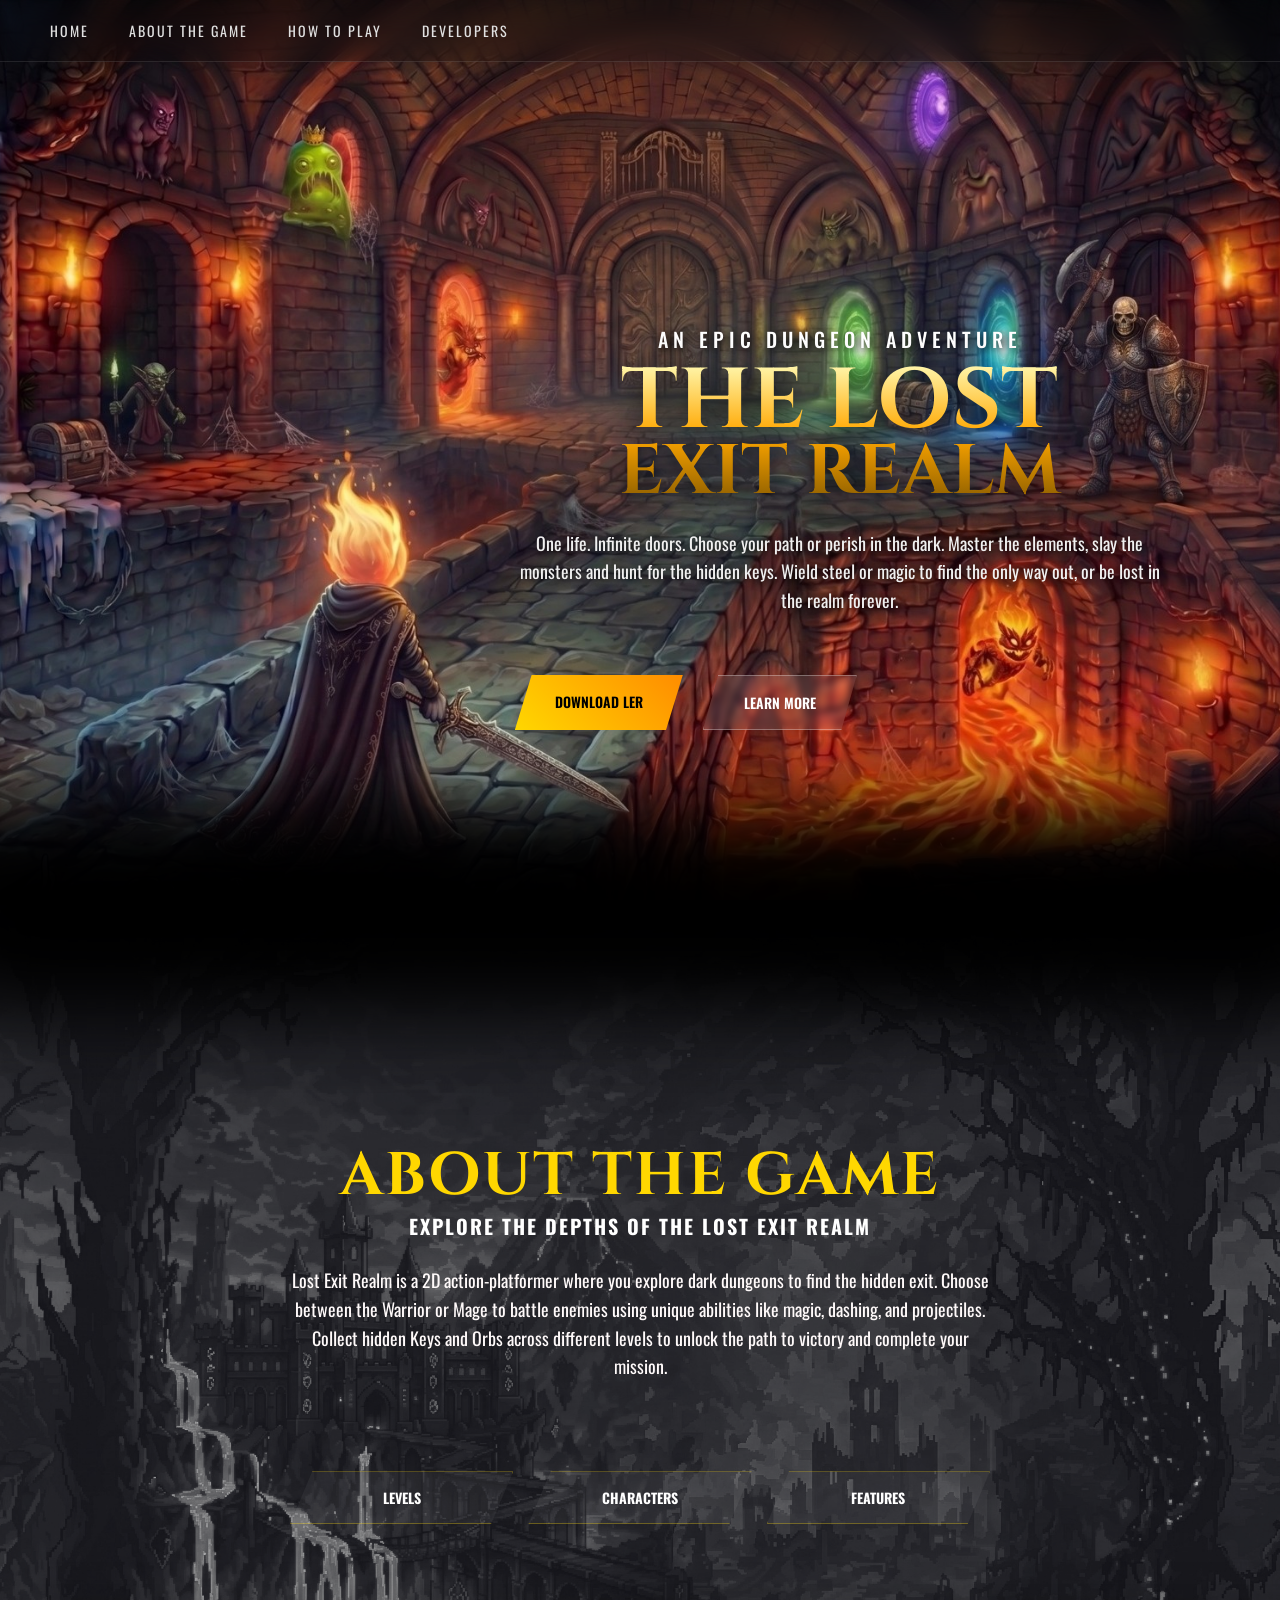
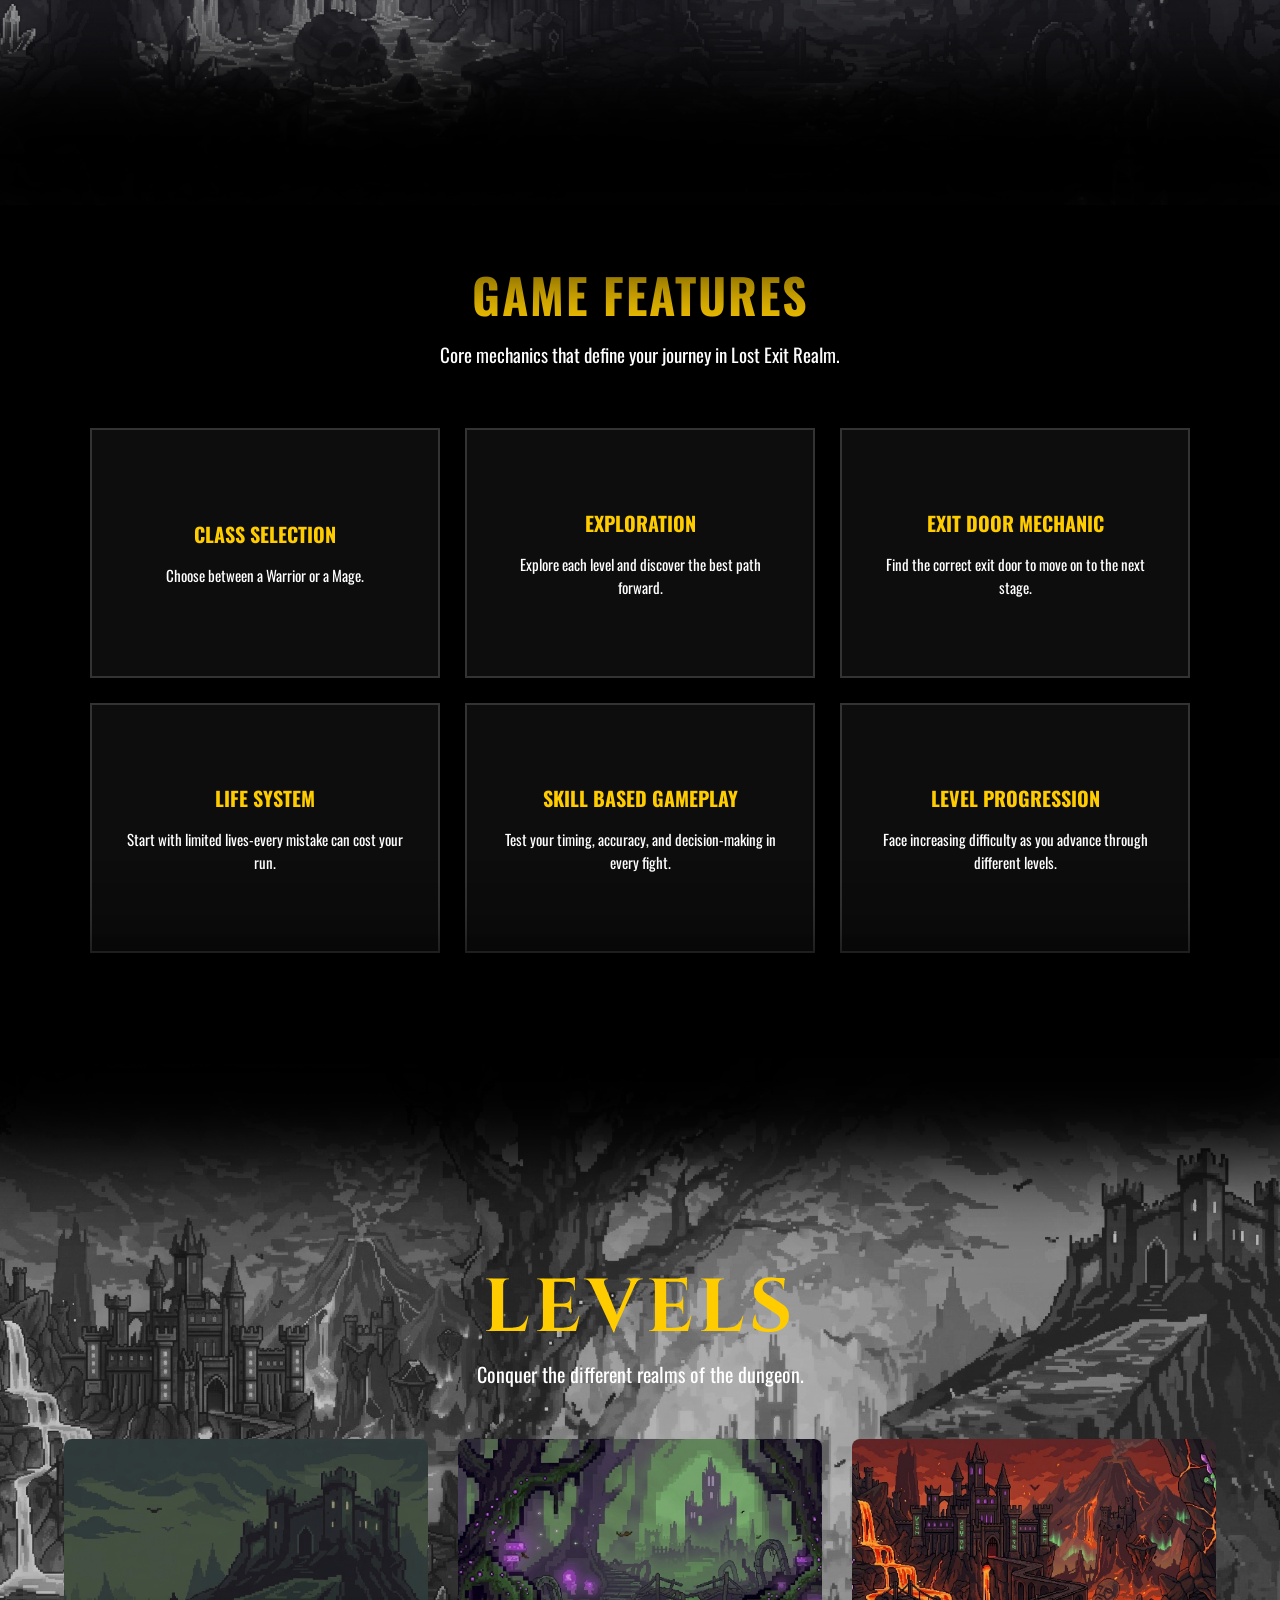
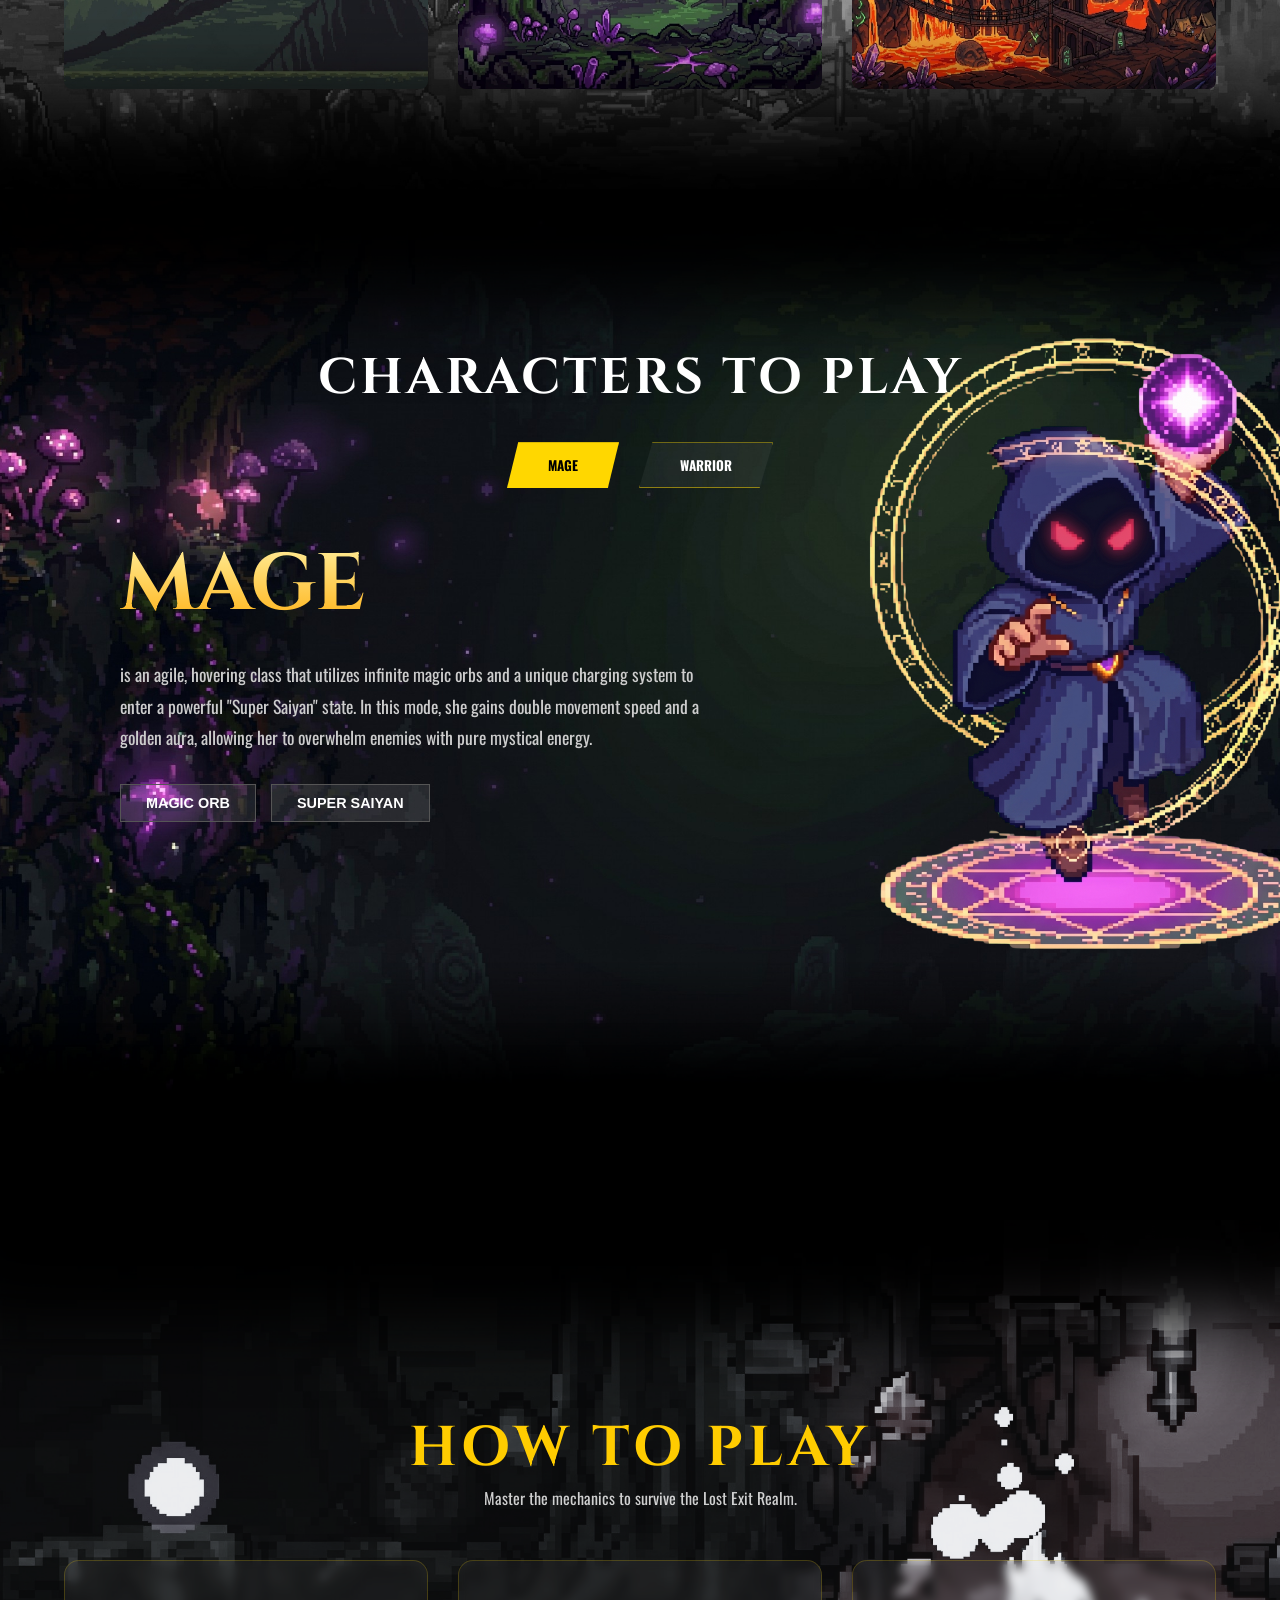
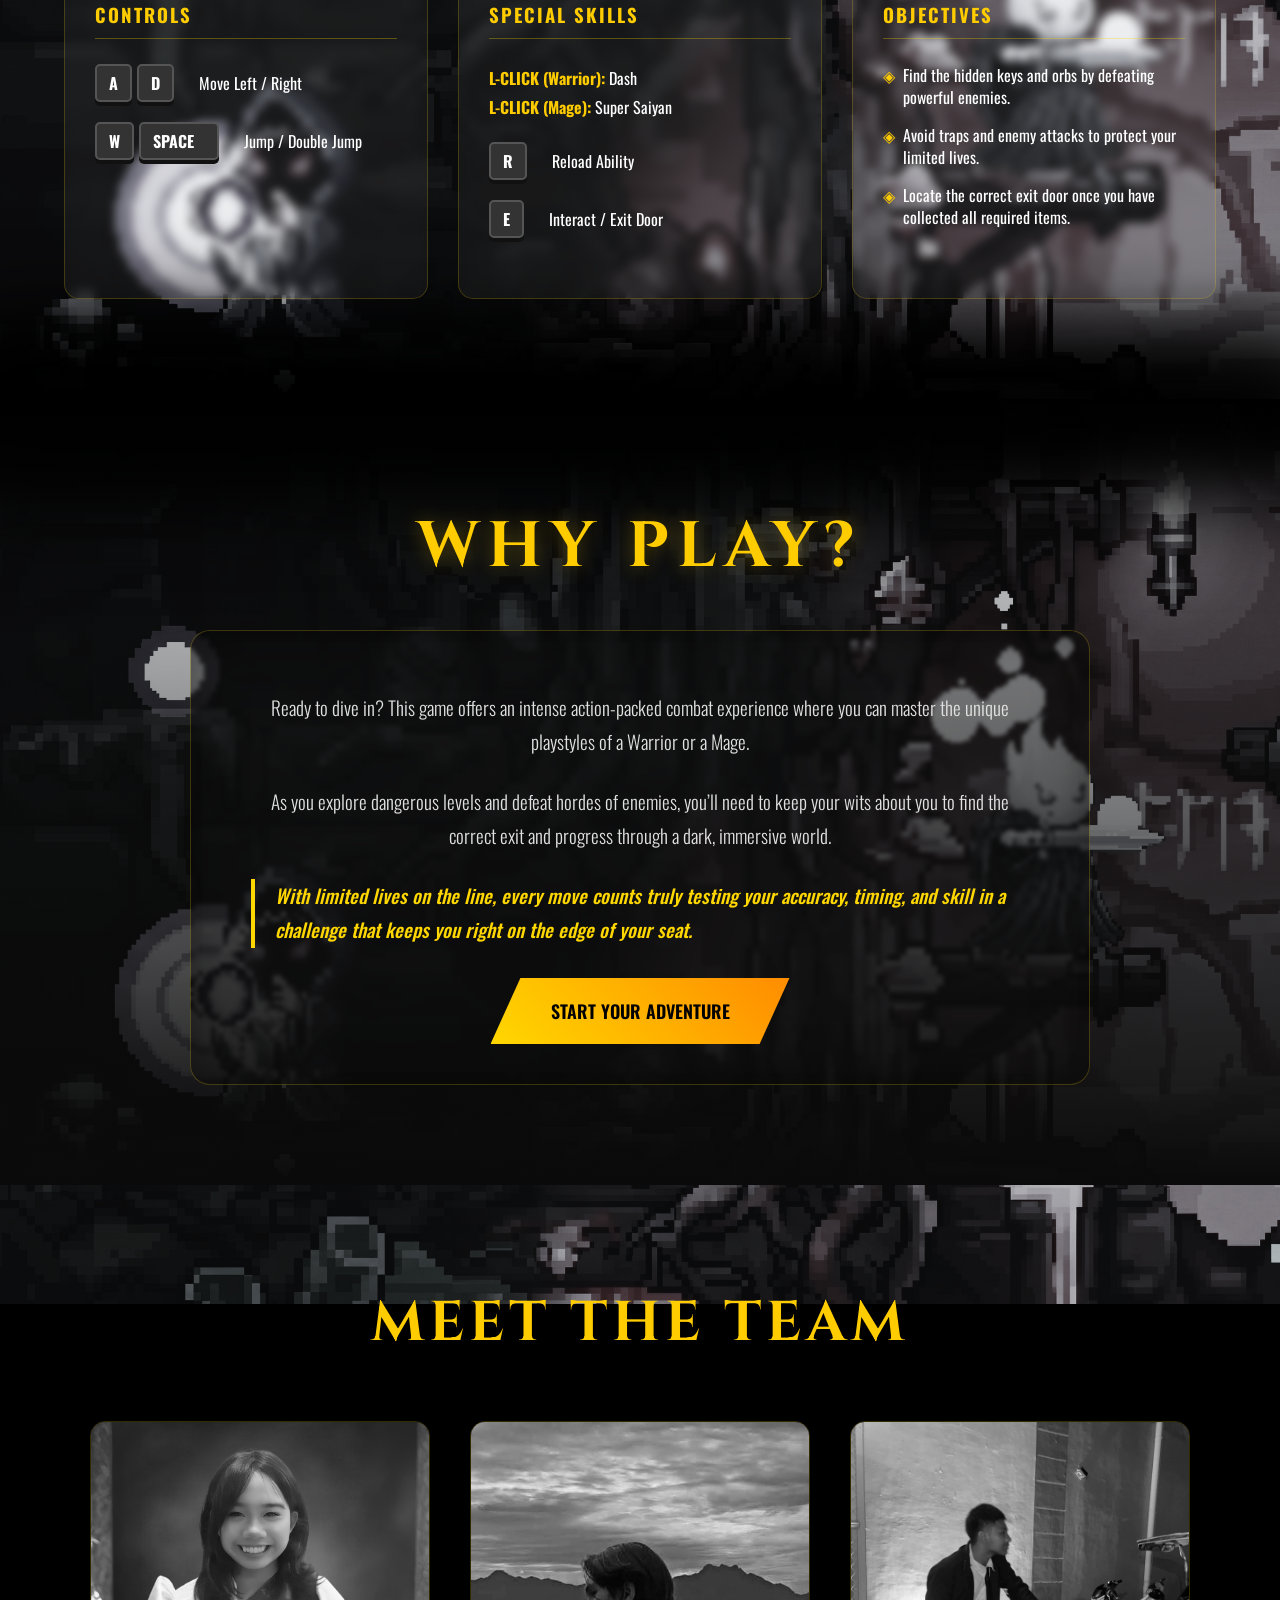
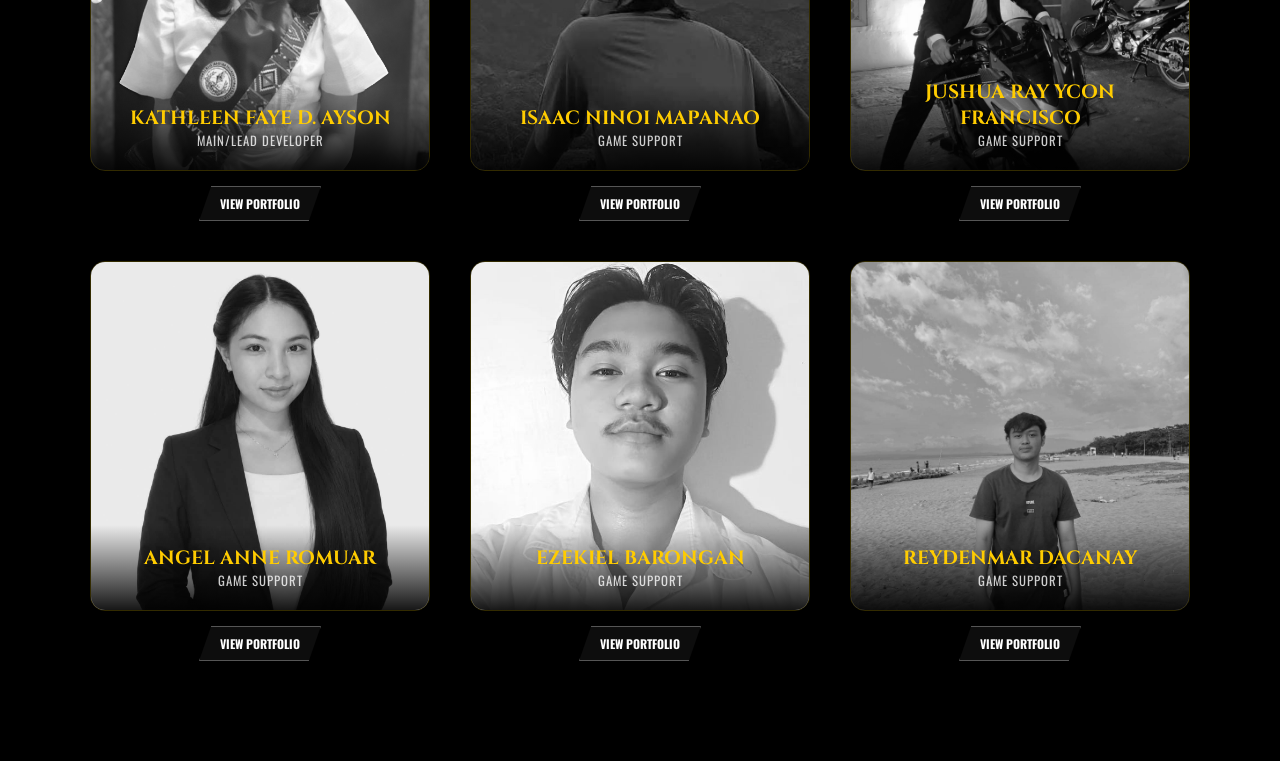
==== commit 2f21f246: "revise" ====
--- a/website.html
+++ b/website.html
@@ -127,7 +127,7 @@
         <div class="levels-container">
             <!-- Level 1 -->
             <div class="level-card">
-                <img src="Image/LEVEL 1.jpg" alt="Level 1"> <!-- Palitan ang src ng image mo -->
+                <img src="Image/LEVEL 1.jpg" alt="Level 1">
                 <div class="level-overlay">
                     <h3>LEVEL I</h3>
                     <p>This introductory stage requires players to find 2 keys while navigating a basic layout designed to teach core movement and combat against stationary enemies.</p>
@@ -136,7 +136,7 @@
 
             <!-- Level 2 -->
             <div class="level-card">
-                <img src="Image/LEVEL 2.jpg" alt="Level 2"> <!-- Palitan ang src ng image mo -->
+                <img src="Image/LEVEL 2.jpg" alt="Level 2"> 
                 <div class="level-overlay">
                     <h3>LEVEL II</h3>
                     <p>The challenge increases as players must collect 3 keys while facing more strategic enemy placements and tighter platforming sections.</p>
@@ -145,7 +145,7 @@
 
             <!-- Level 3 -->
             <div class="level-card">
-                <img src="Image/LEVEL 3.jpg" alt="Level 3"> <!-- Palitan ang src ng image mo -->
+                <img src="Image/LEVEL 3.jpg" alt="Level 3"> 
                 <div class="level-overlay">
                     <h3>LEVEL III</h3>
                     <p>As the ultimate test, this level demands 4 keys and forces players to survive against the full variety of threats, including the unpredictable Jumping Enemy.</p>
@@ -321,10 +321,10 @@
             <!-- Dev 1 -->
             <div class="dev-card">
                 <div class="dev-image-container">
-                    <img src="Image/KATH.jpg" alt="Developer Name">
+                    <img src="Image/KATH.png" alt="Developer Name">
                     <div class="dev-info-overlay">
                         <h4 class="dev-name">KATHLEEN FAYE D. AYSON</h4>
-                        <p class="dev-role">LEAD DEVELOPER</p>
+                        <p class="dev-role">MAIN/LEAD DEVELOPER</p>
                     </div>
                 </div>
                 <a href="KATH/kath.html" target="_blank" class="btn-portfolio">VIEW PORTFOLIO</a>
@@ -336,7 +336,7 @@
                     <img src="Image/Isaac.jpg" alt="Developer Name">
                     <div class="dev-info-overlay">
                         <h4 class="dev-name">ISAAC NINOI MAPANAO</h4>
-                        <p class="dev-role">GAME DESIGNER</p>
+                        <p class="dev-role">GAME SUPPORT</p>
                     </div>
                 </div>
                 <a href="#" class="btn-portfolio">VIEW PORTFOLIO</a>
@@ -348,7 +348,7 @@
                     <img src="Image/Ycon.jpg" alt="Developer Name">
                     <div class="dev-info-overlay">
                         <h4 class="dev-name">JUSHUA RAY YCON FRANCISCO</h4>
-                        <p class="dev-role">PIXEL ARTIST</p>
+                        <p class="dev-role">GAME SUPPORT</p>
                     </div>
                 </div>
                 <a href="#" class="btn-portfolio">VIEW PORTFOLIO</a>
@@ -360,7 +360,7 @@
                     <img src="Image/anne.jpg" alt="Developer Name">
                     <div class="dev-info-overlay">
                         <h4 class="dev-name">ANGEL ANNE ROMUAR</h4>
-                        <p class="dev-role">PROGRAMMER</p>
+                        <p class="dev-role">GAME SUPPORT</p>
                     </div>
                 </div>
                 <a href="ANNE/anne.html" class="btn-portfolio">VIEW PORTFOLIO</a>
@@ -372,7 +372,7 @@
                     <img src="Image/ezekiel.jpg" alt="Developer Name">
                     <div class="dev-info-overlay">
                         <h4 class="dev-name">EZEKIEL BARONGAN</h4>
-                        <p class="dev-role">SOUND DESIGNER</p>
+                        <p class="dev-role">GAME SUPPORT</p>
                     </div>
                 </div>
                 <a href="#" class="btn-portfolio">VIEW PORTFOLIO</a>
@@ -384,7 +384,7 @@
                     <img src="Image/Reyden.jpg" alt="Developer Name">
                     <div class="dev-info-overlay">
                         <h4 class="dev-name">REYDENMAR DACANAY</h4>
-                        <p class="dev-role">UI/UX SPECIALIST</p>
+                        <p class="dev-role">GAME SUPPORT</p>
                     </div>
                 </div>
                 <a href="#" class="btn-portfolio">VIEW PORTFOLIO</a>
--- a/design.css
+++ b/design.css
@@ -200,18 +200,14 @@
 
 .details-section {
     position: relative;
-    padding: 200px 5%;
-    min-height: 100vh;
-       
+    padding: 230px 5%;     
 }
 
 .about-content {
     display: flex;
     flex-direction: column;
     text-align: center; 
-    align-items: center; 
-    margin: 0 auto;    
-    max-width: 800px;
+    align-items: center;  
 }
 
 .about-title {
@@ -364,14 +360,13 @@
 
 .levels-main-title {
     font-family: 'Cinzel', serif;
-    font-size: 3.5rem;
-    color: #ffcc00;
-    margin-bottom: 10px;
+    font-size: 75px;
+    color: #ffcc00;
     letter-spacing: 5px;
 }
 
 .levels-subtitle {
-    font-size: 1.1rem;
+    font-size: 20px;
     margin-bottom: 50px;
 
 }
@@ -381,7 +376,6 @@
     align-items: center;
     gap: 30px; 
     max-width: 1400px;
-    margin: 0 auto;
 }
 
 .level-card {
@@ -424,14 +418,14 @@
 .level-overlay h3 {
     font-family: 'Cinzel', serif;
     color: #ffcc00;
-    font-size: 1.8rem;
+    font-size: 30px;
     margin-bottom: 10px;
     transform: translateY(20px);
     transition: 0.4s ease;
 }
 
 .level-overlay p {
-    font-size: 0.9rem;
+    font-size: 15px;
     line-height: 1.4;
     color: #e0e0e0;
     transform: translateY(20px);
@@ -471,9 +465,7 @@
     height: 100%;
     object-fit: cover;
     z-index: -2;
-    -webkit-mask-image: linear-gradient(to bottom, black 85%, transparent 100%);
     mask-image: linear-gradient(to bottom, black 85%, transparent 100%);
-
 }
 
 .char-section {
@@ -561,7 +553,7 @@
     font-family: 'Cinzel', serif;
     font-size: 80px;
     background: linear-gradient(to bottom, #fff7ad, #ffa700);
-    -webkit-background-clip: text; /* Kinukulong ang background sa text */
+    -webkit-background-clip: text; 
     background-clip: text;
     -webkit-text-fill-color: transparent;
     margin-bottom: 20px;
@@ -835,14 +827,13 @@
     align-items: center;
 }
 
-/* Image container with Radius 15 */
 .dev-image-container {
     position: relative;
     width: 100%;
     height: 350px;
-    border-radius: 15px; /* Ito yung request mong radius */
+    border-radius: 15px; 
     overflow: hidden;
-    margin-bottom: 15px; /* Lapit ng button sa box */
+    margin-bottom: 15px; 
     border: 1px solid rgba(255, 215, 0, 0.2);
 }
 
@@ -850,7 +841,7 @@
     width: 100%;
     height: 100%;
     object-fit: cover;
-    filter: grayscale(100%); /* Black and White by default */
+    filter: grayscale(100%); 
     transition: 0.5s ease;
 }
 
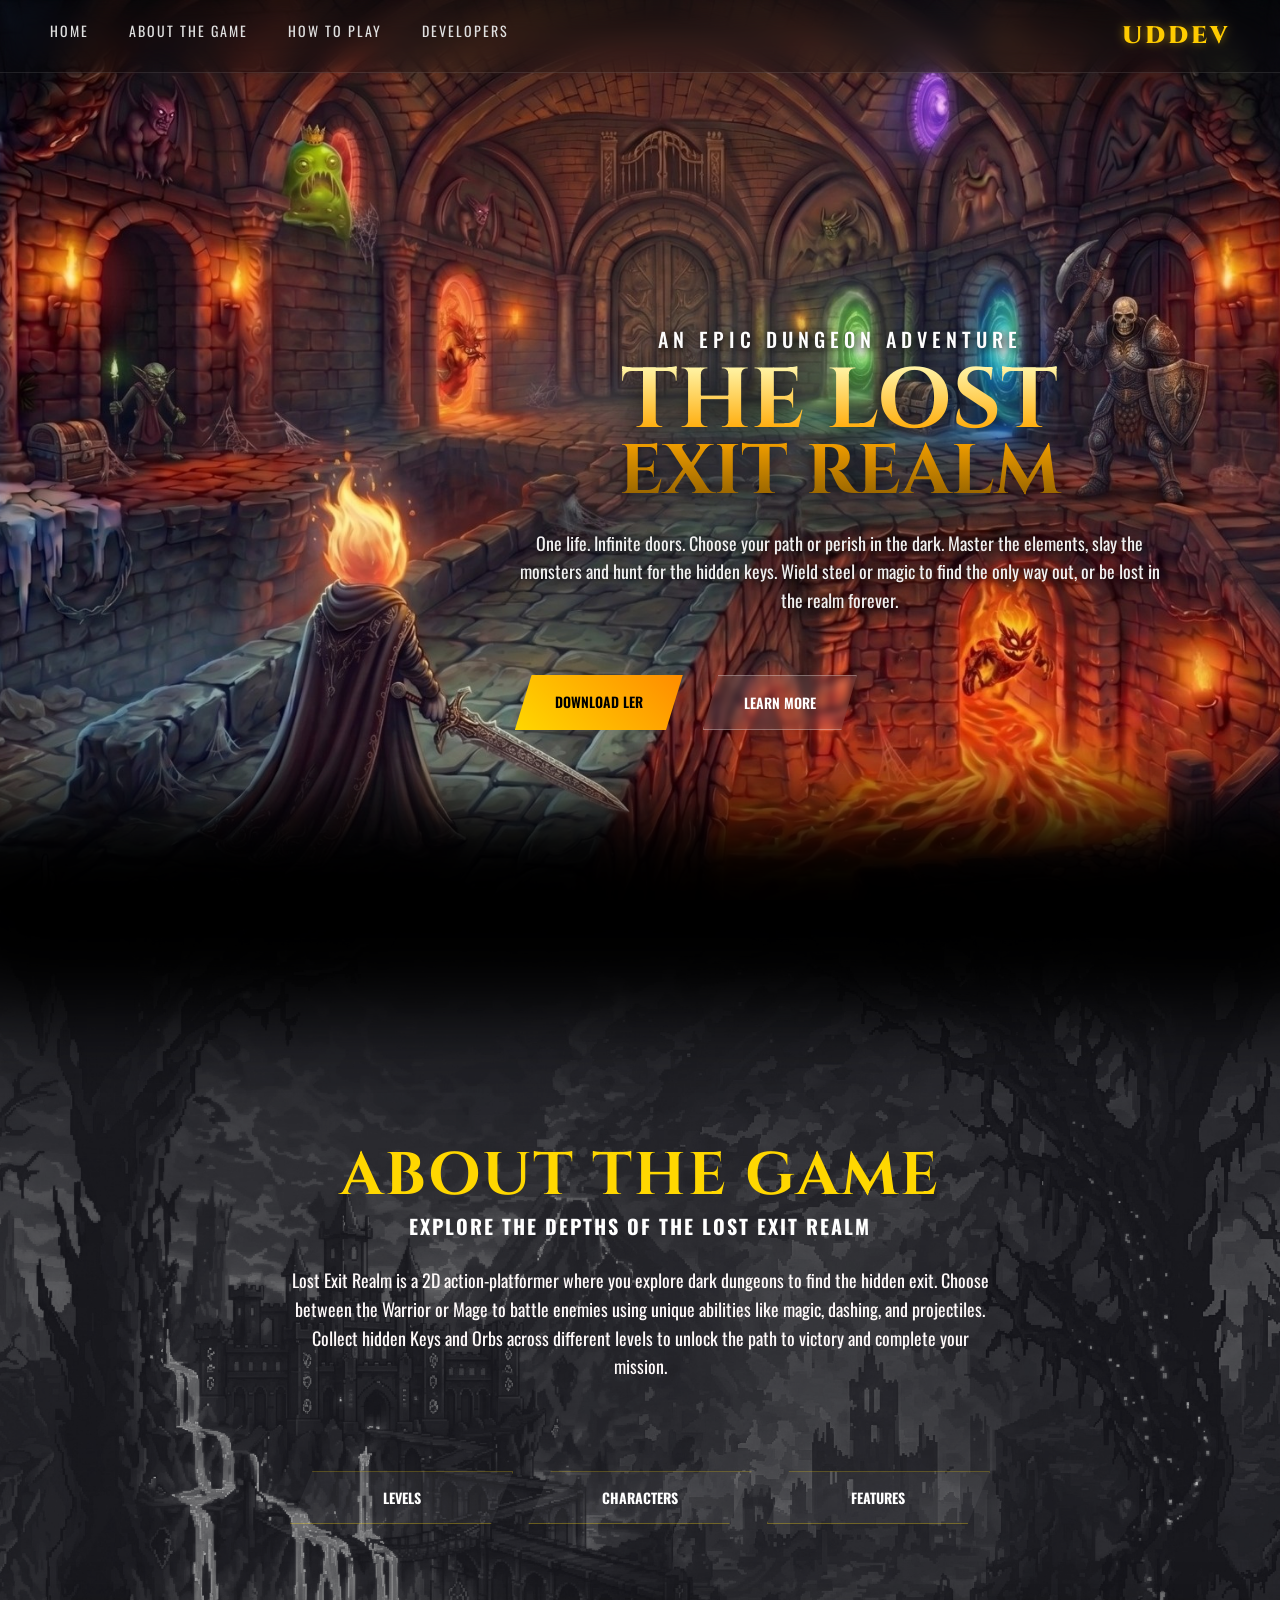
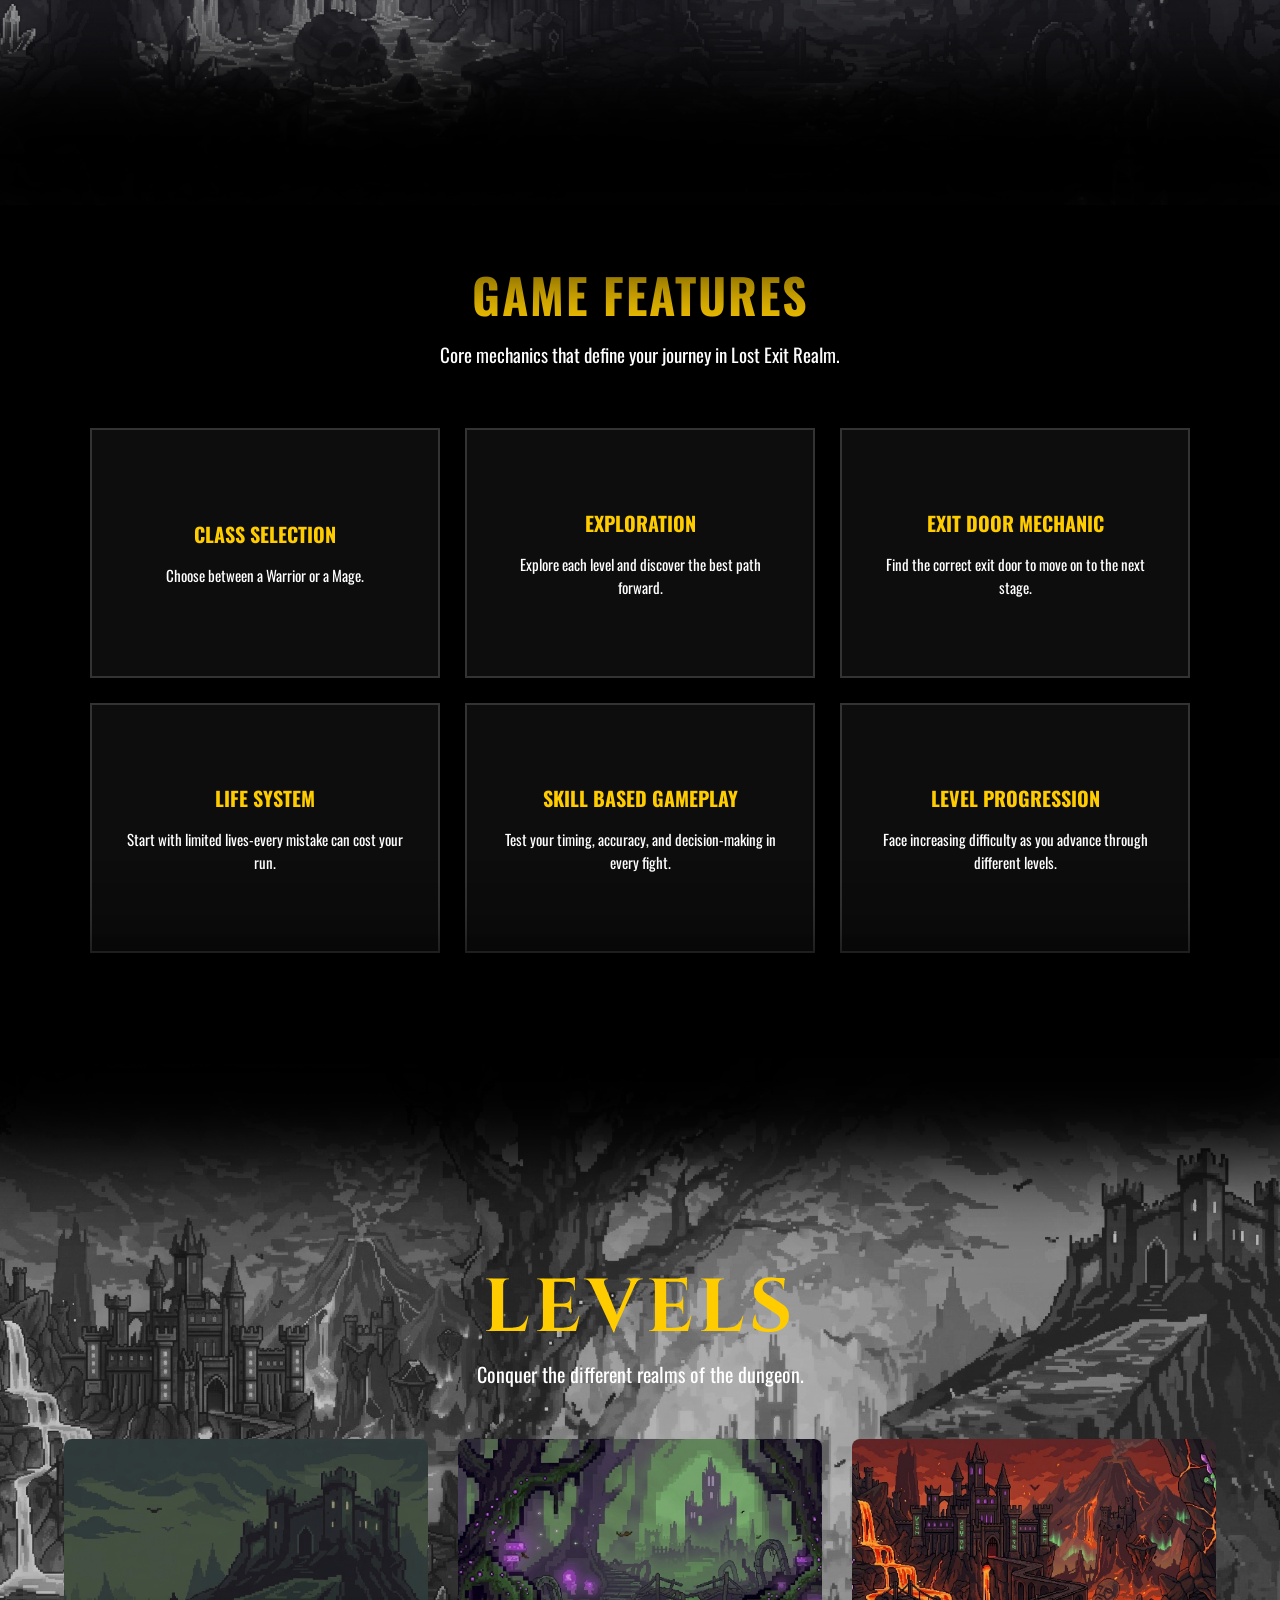
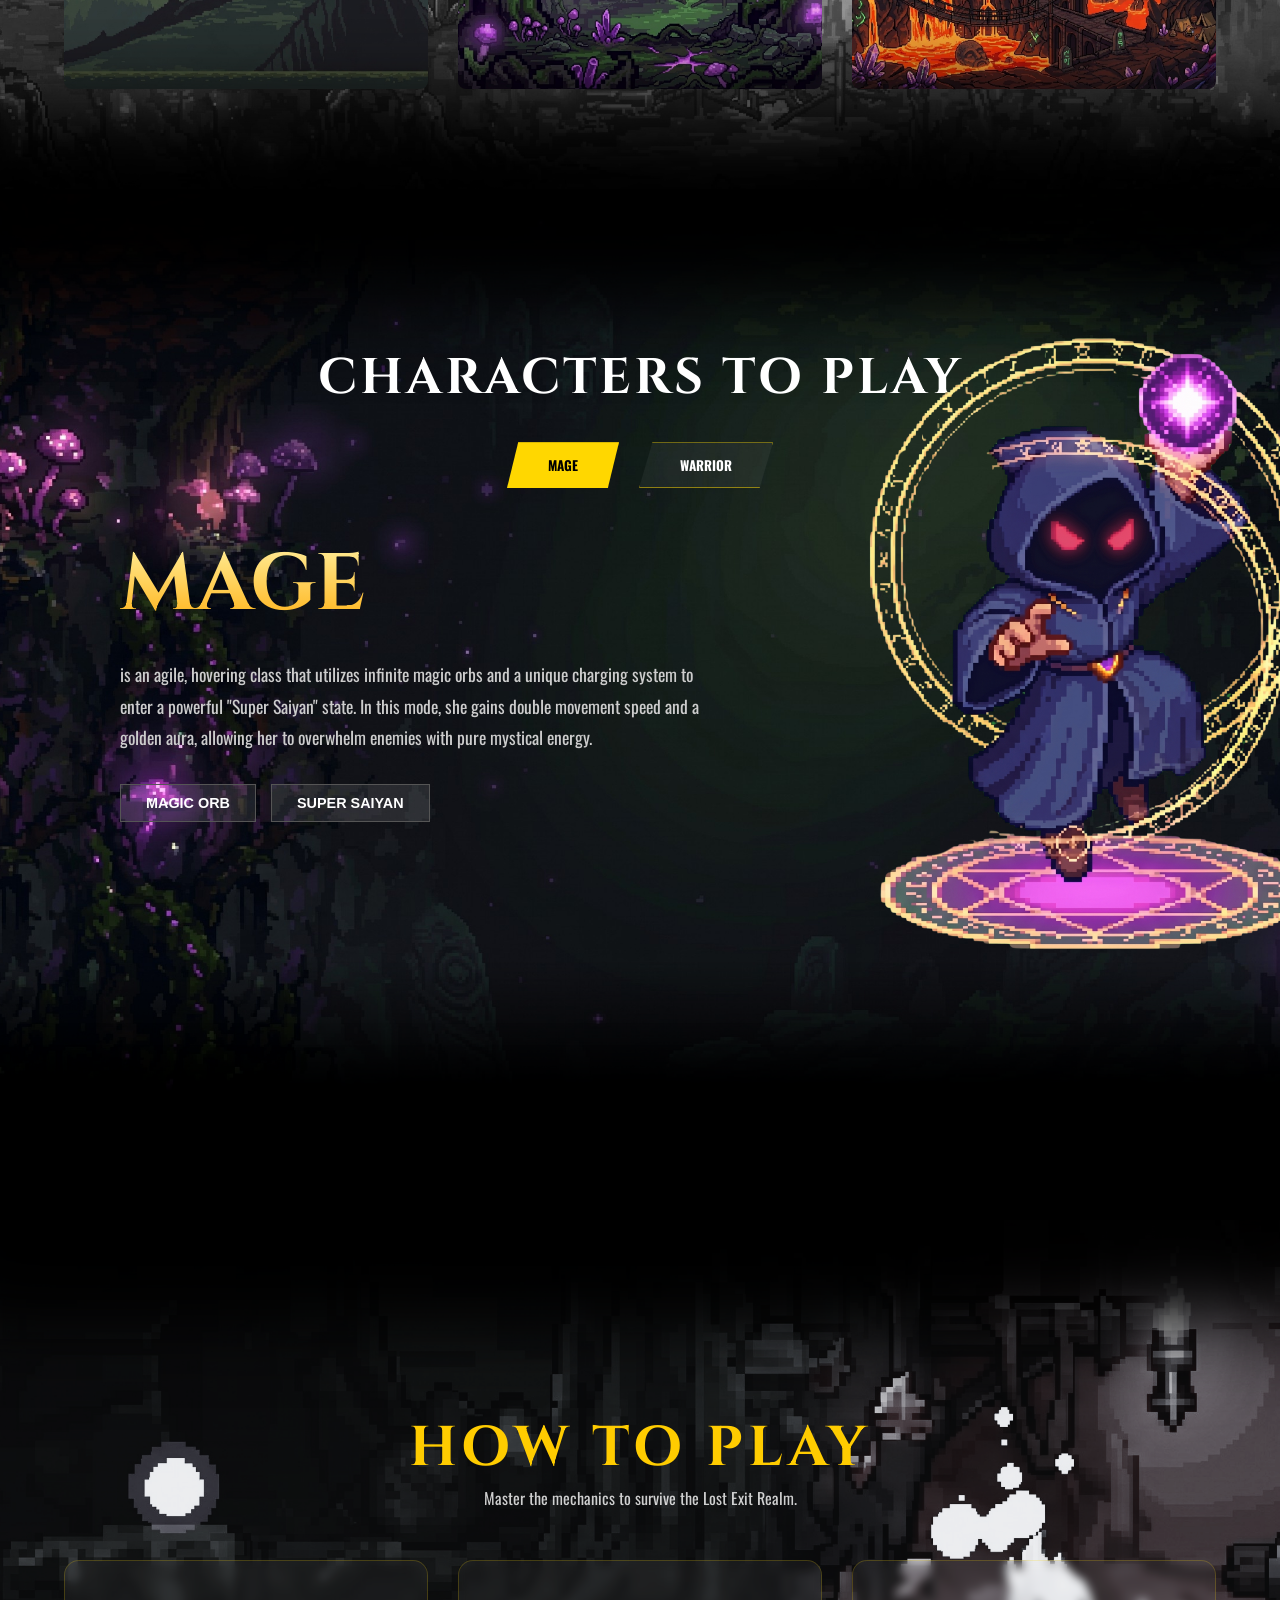
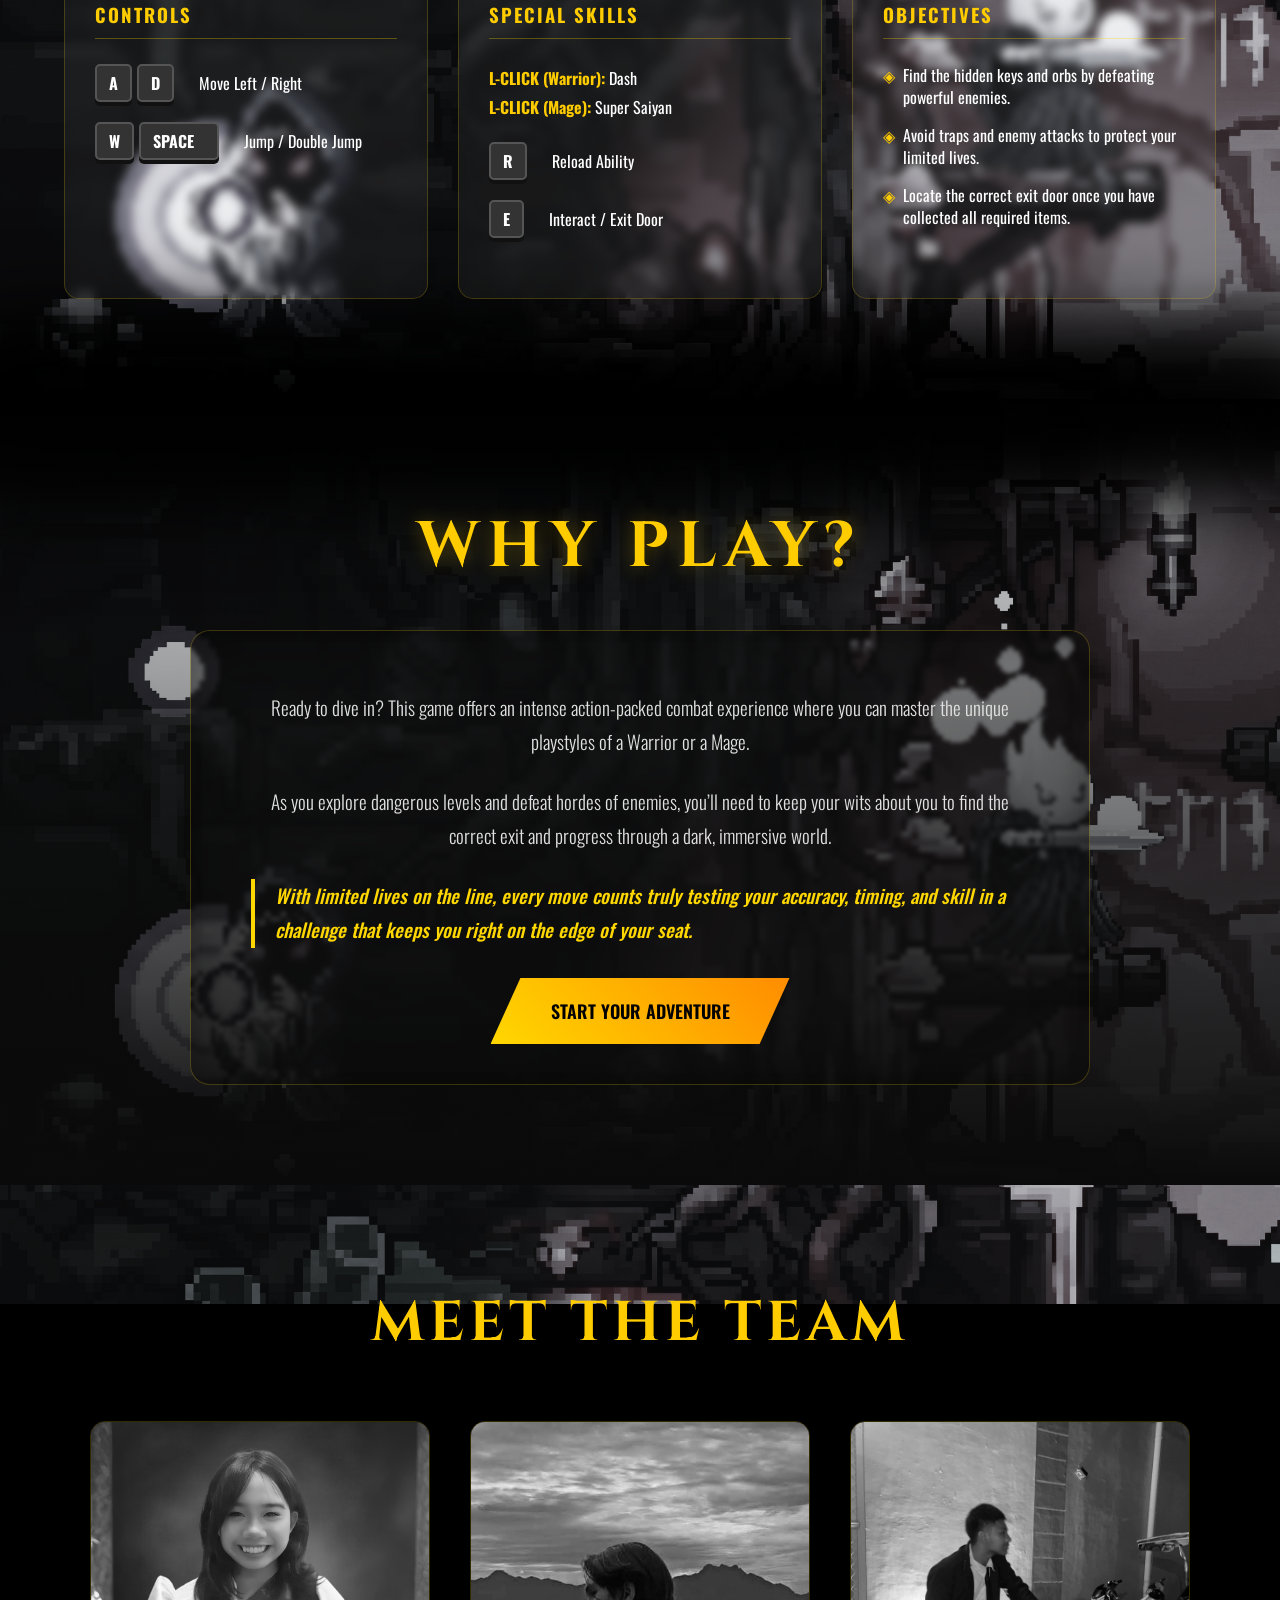
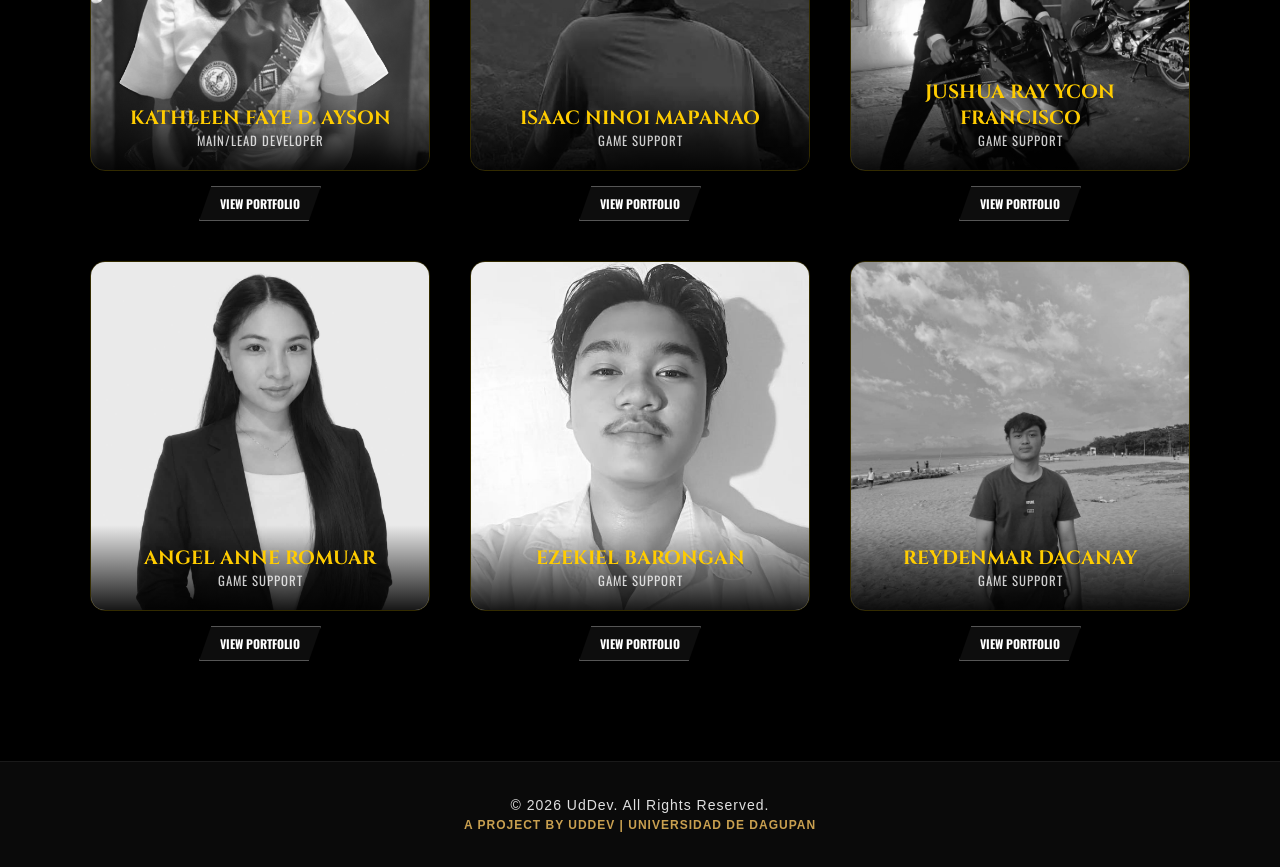
==== commit 3eb7340b: "revise" ====
--- a/website.html
+++ b/website.html
@@ -18,6 +18,9 @@
                 <a href="#about">ABOUT THE GAME</a>
                 <a href="#how-to-play">HOW TO PLAY</a>
                 <a href="#developers">DEVELOPERS</a>
+            </div>
+            <div class="nav-right">
+                <span class="nav-logo">UdDev</span>
             </div>
         </div>
     </header>
@@ -392,6 +395,13 @@
         </div>
     </section>
 
+    
+    <footer class="main-footer">
+        <div class="footer-content">
+            <p class="copyright">&copy; 2026 UdDev. All Rights Reserved.</p>
+            <p class="branding">A Project by UdDev | Universidad de Dagupan</p>
+        </div>
+    </footer>
 
     <!-- ======================
               JAVASCRIPT
--- a/design.css
+++ b/design.css
@@ -53,6 +53,18 @@
     max-width: 1400px;
     margin: 0 auto;
     padding: 20px 50px;
+    display: flex; 
+    justify-content: space-between; /* Eto ang magtutulak sa logo sa kanan */
+}
+
+.nav-right .nav-logo {
+    font-family: 'Cinzel', serif; 
+    font-size: 24px;
+    font-weight: 900;
+    color: #ffcc00; 
+    letter-spacing: 3px;
+    text-transform: uppercase;
+    text-shadow: 0 0 10px rgba(255, 204, 0, 0.5);
 }
 
 .nav-left {
@@ -894,3 +906,32 @@
     border-color: #ffcc00;
 }
 
+/*  ======================
+        FOOTER STYLE
+    ====================== */
+.main-footer {
+    background-color: #0a0a0a; 
+    color: #ffffff;
+    padding: 30px 0;
+    text-align: center;
+    font-family: 'Segoe UI', Tahoma, Geneva, Verdana, sans-serif;
+    border-top: 1px solid #1a1a1a;
+}
+
+.footer-content p {
+    margin: 5px 0;
+    letter-spacing: 1px;
+}
+
+.copyright {
+    font-size: 14px;
+    font-weight: 400;
+    color: #e0e0e0;
+}
+
+.branding {
+    font-size: 12px;
+    color: #c9a050; 
+    text-transform: uppercase;
+    font-weight: 600;
+}
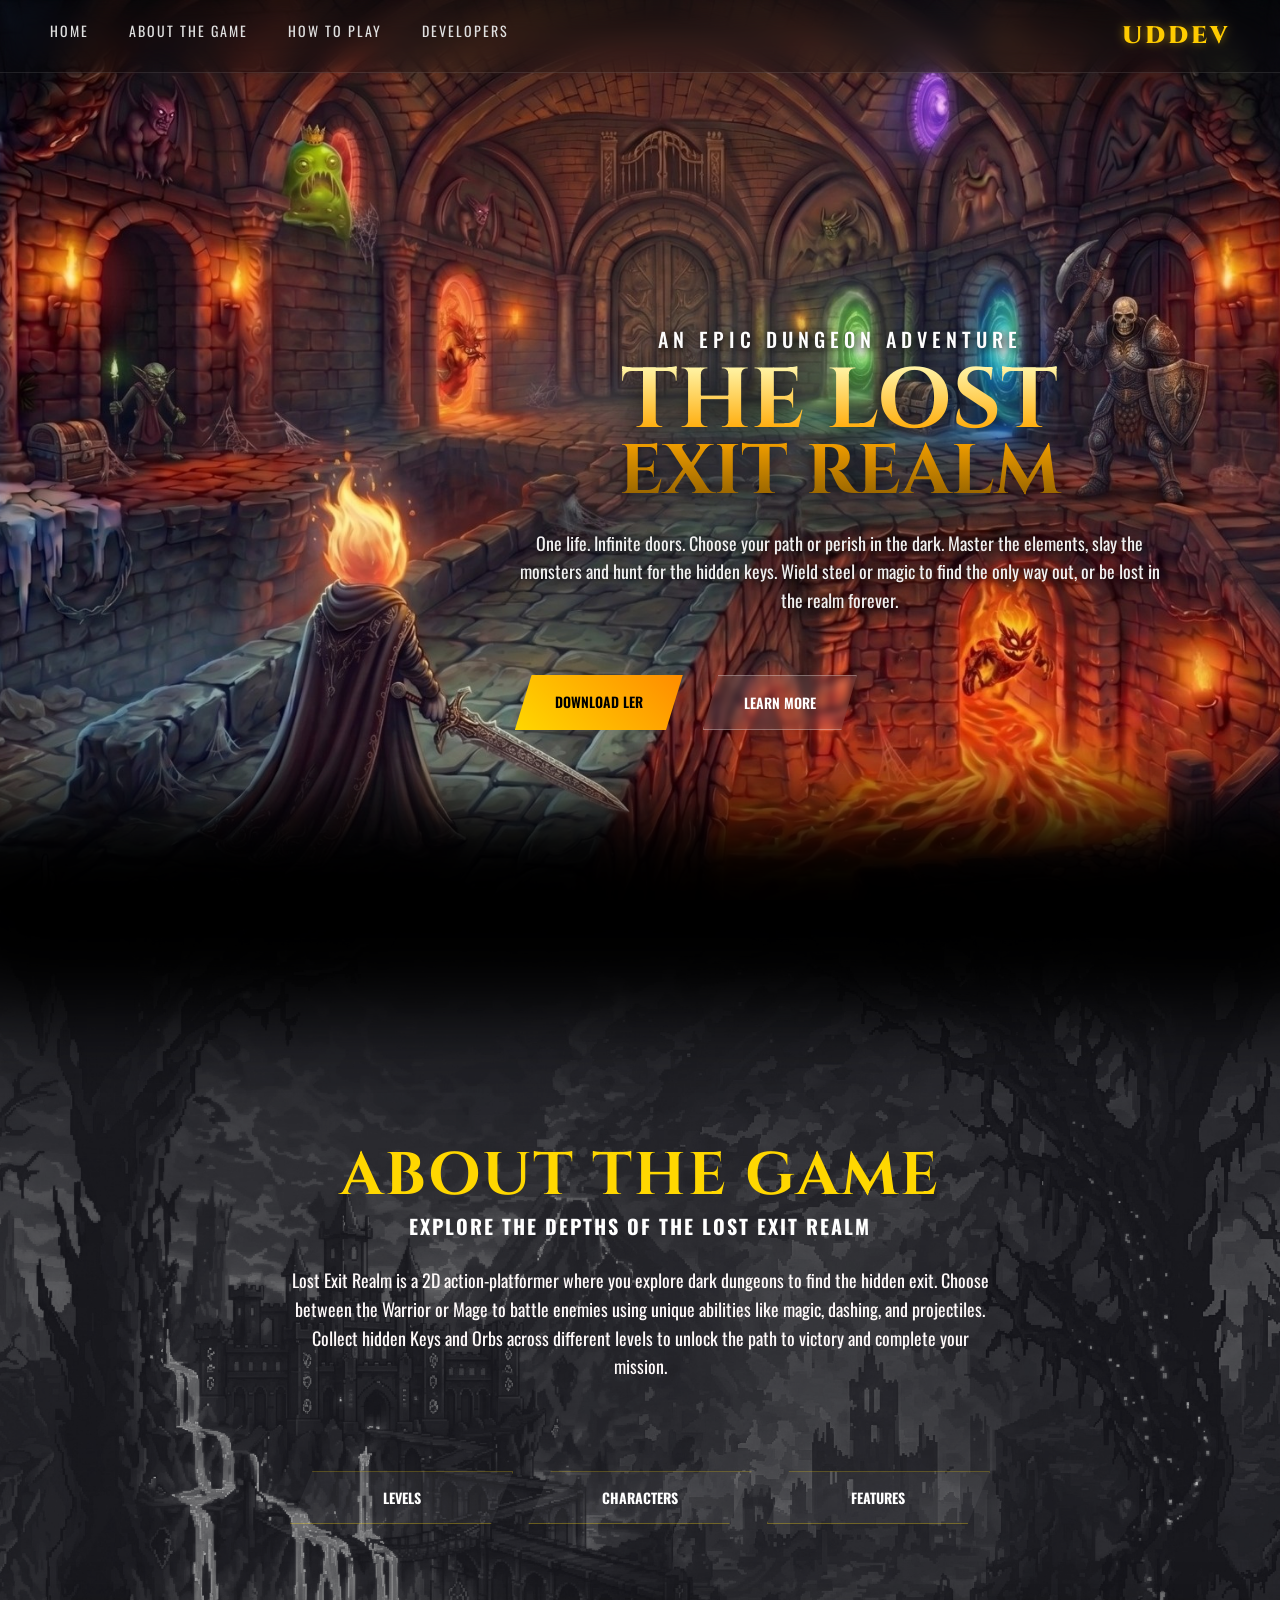
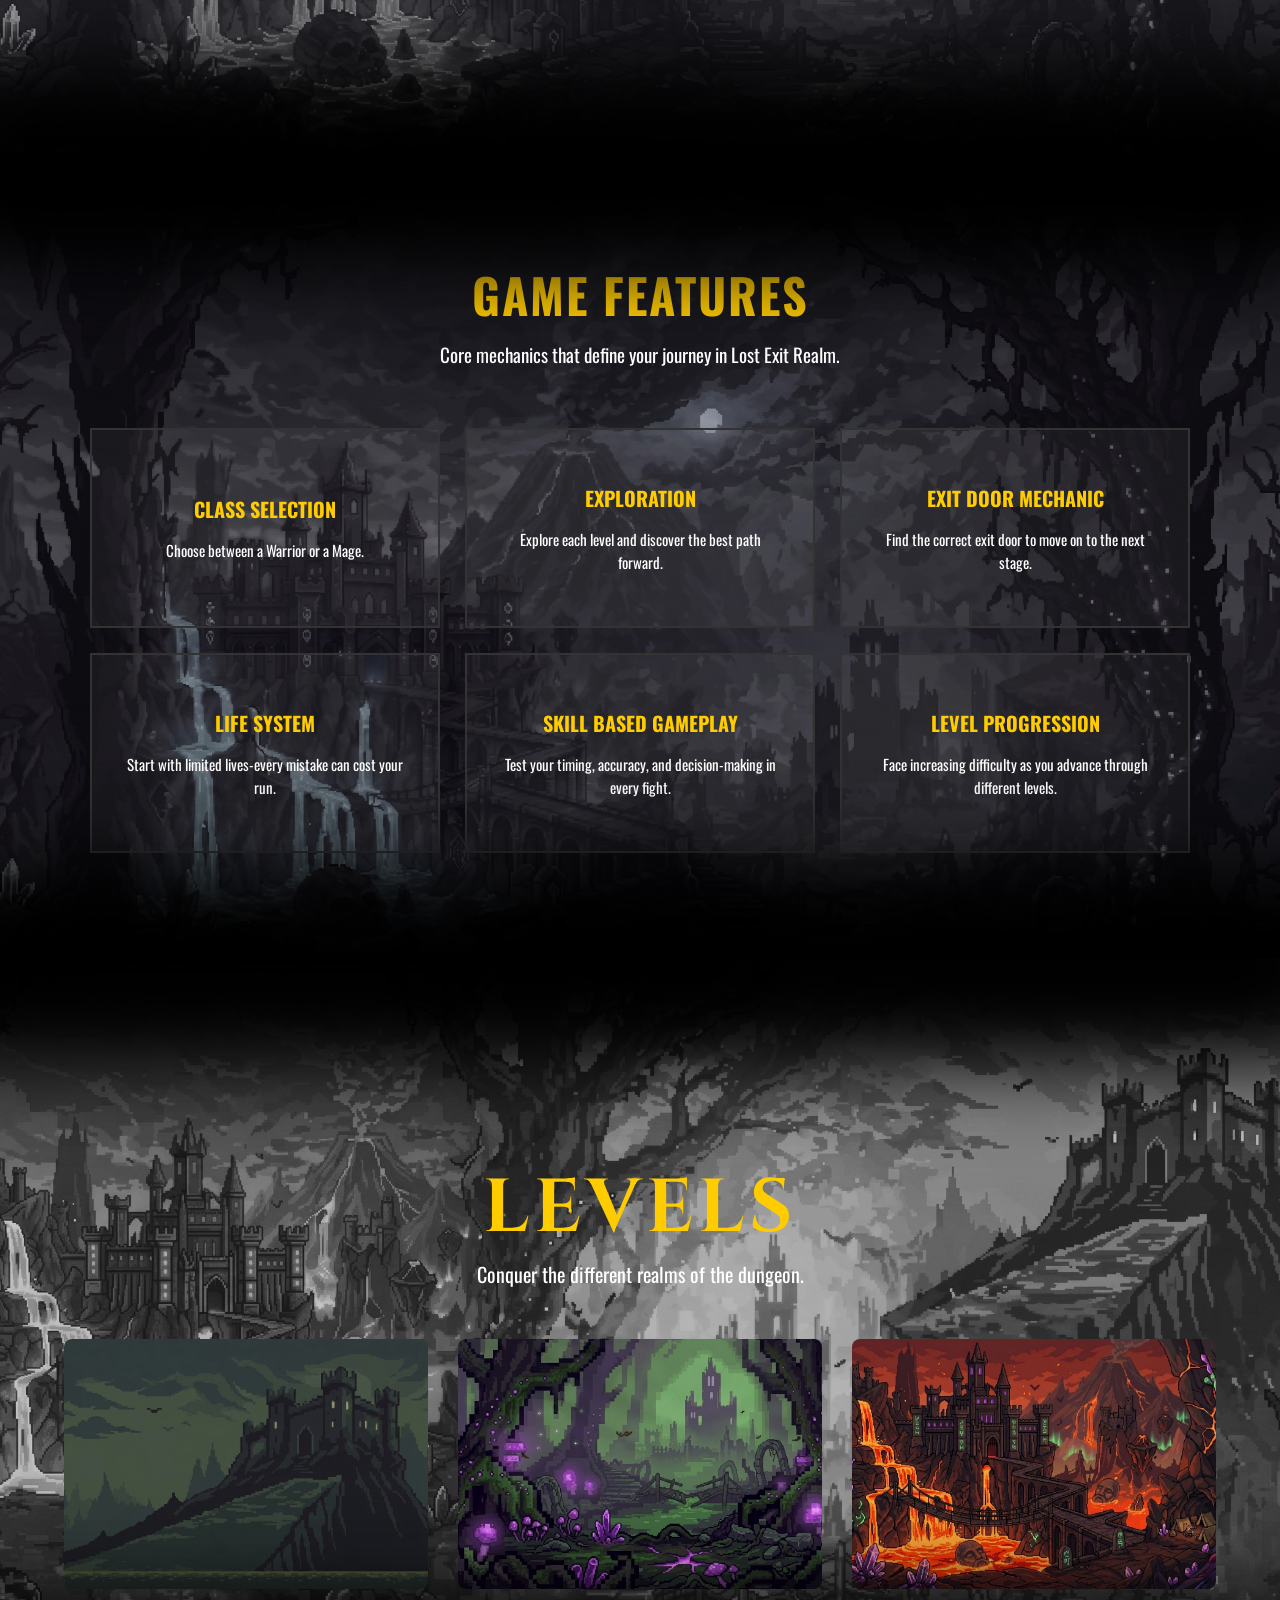
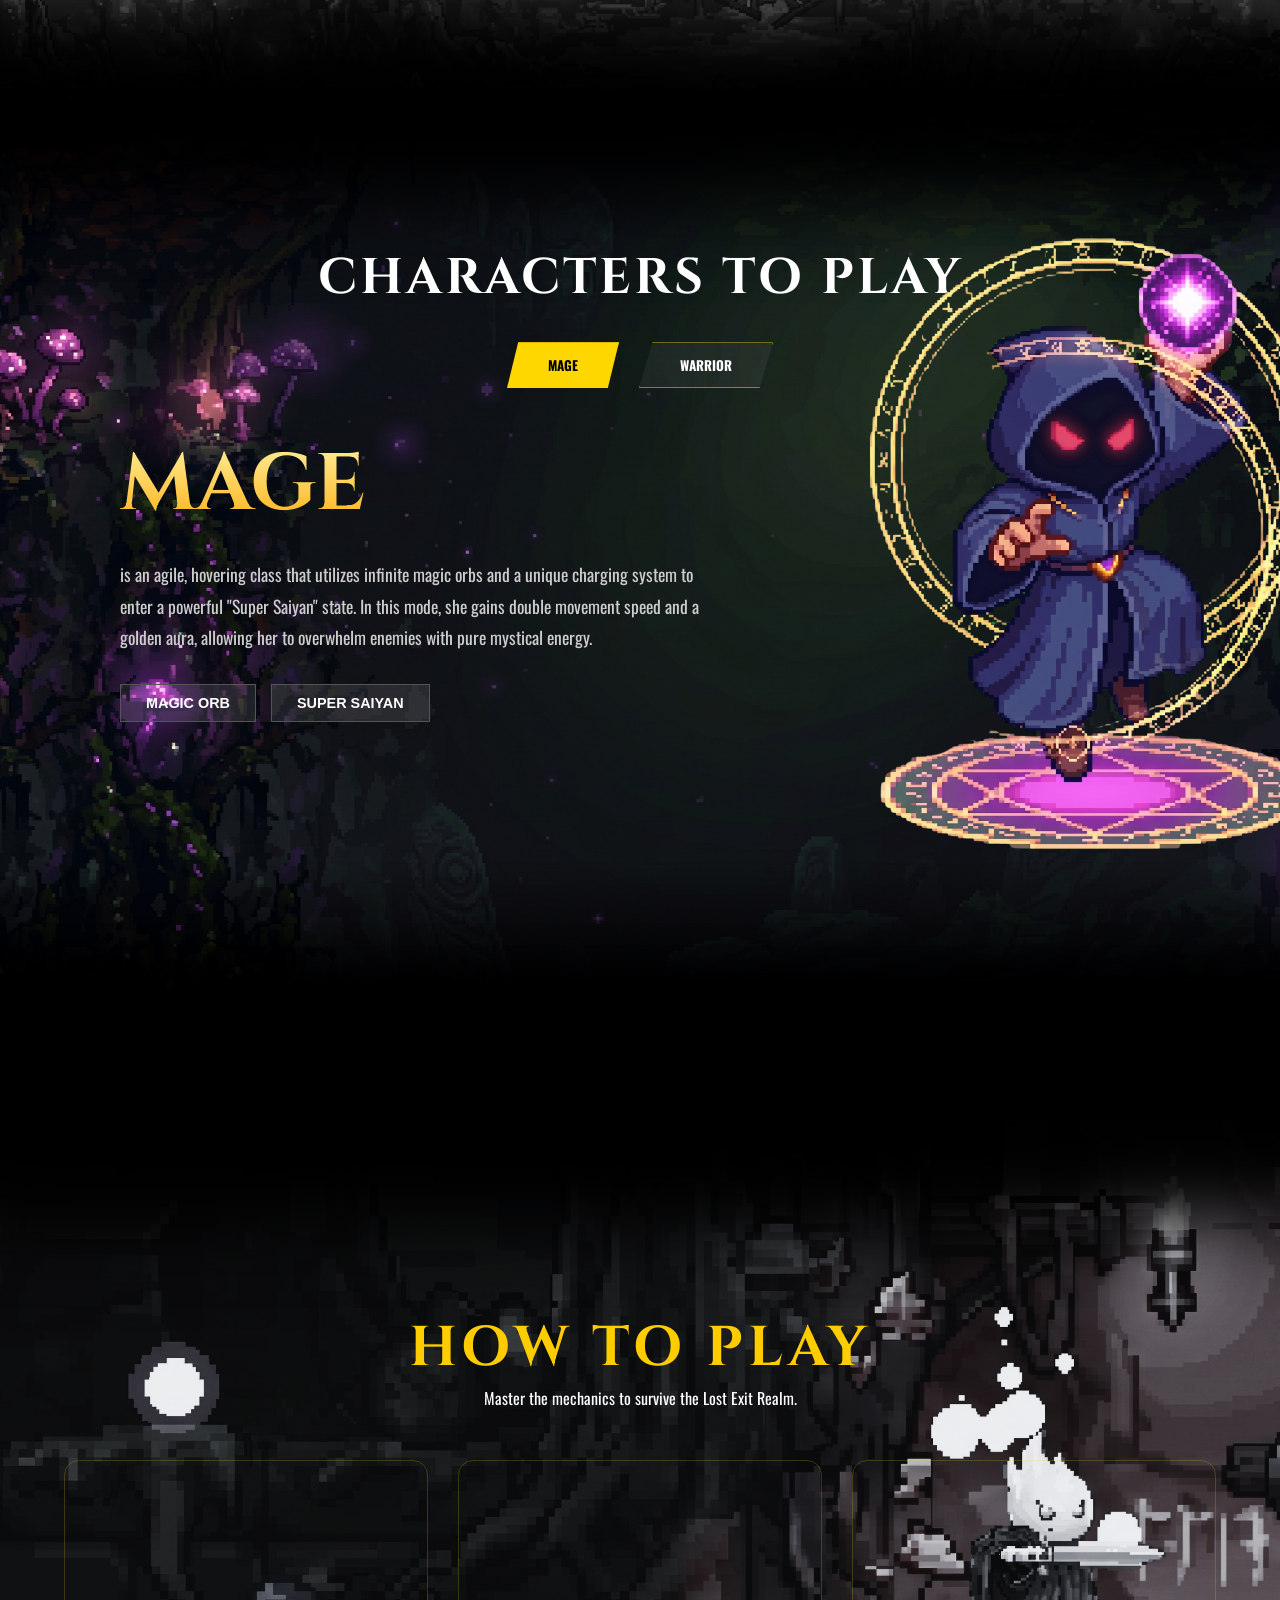
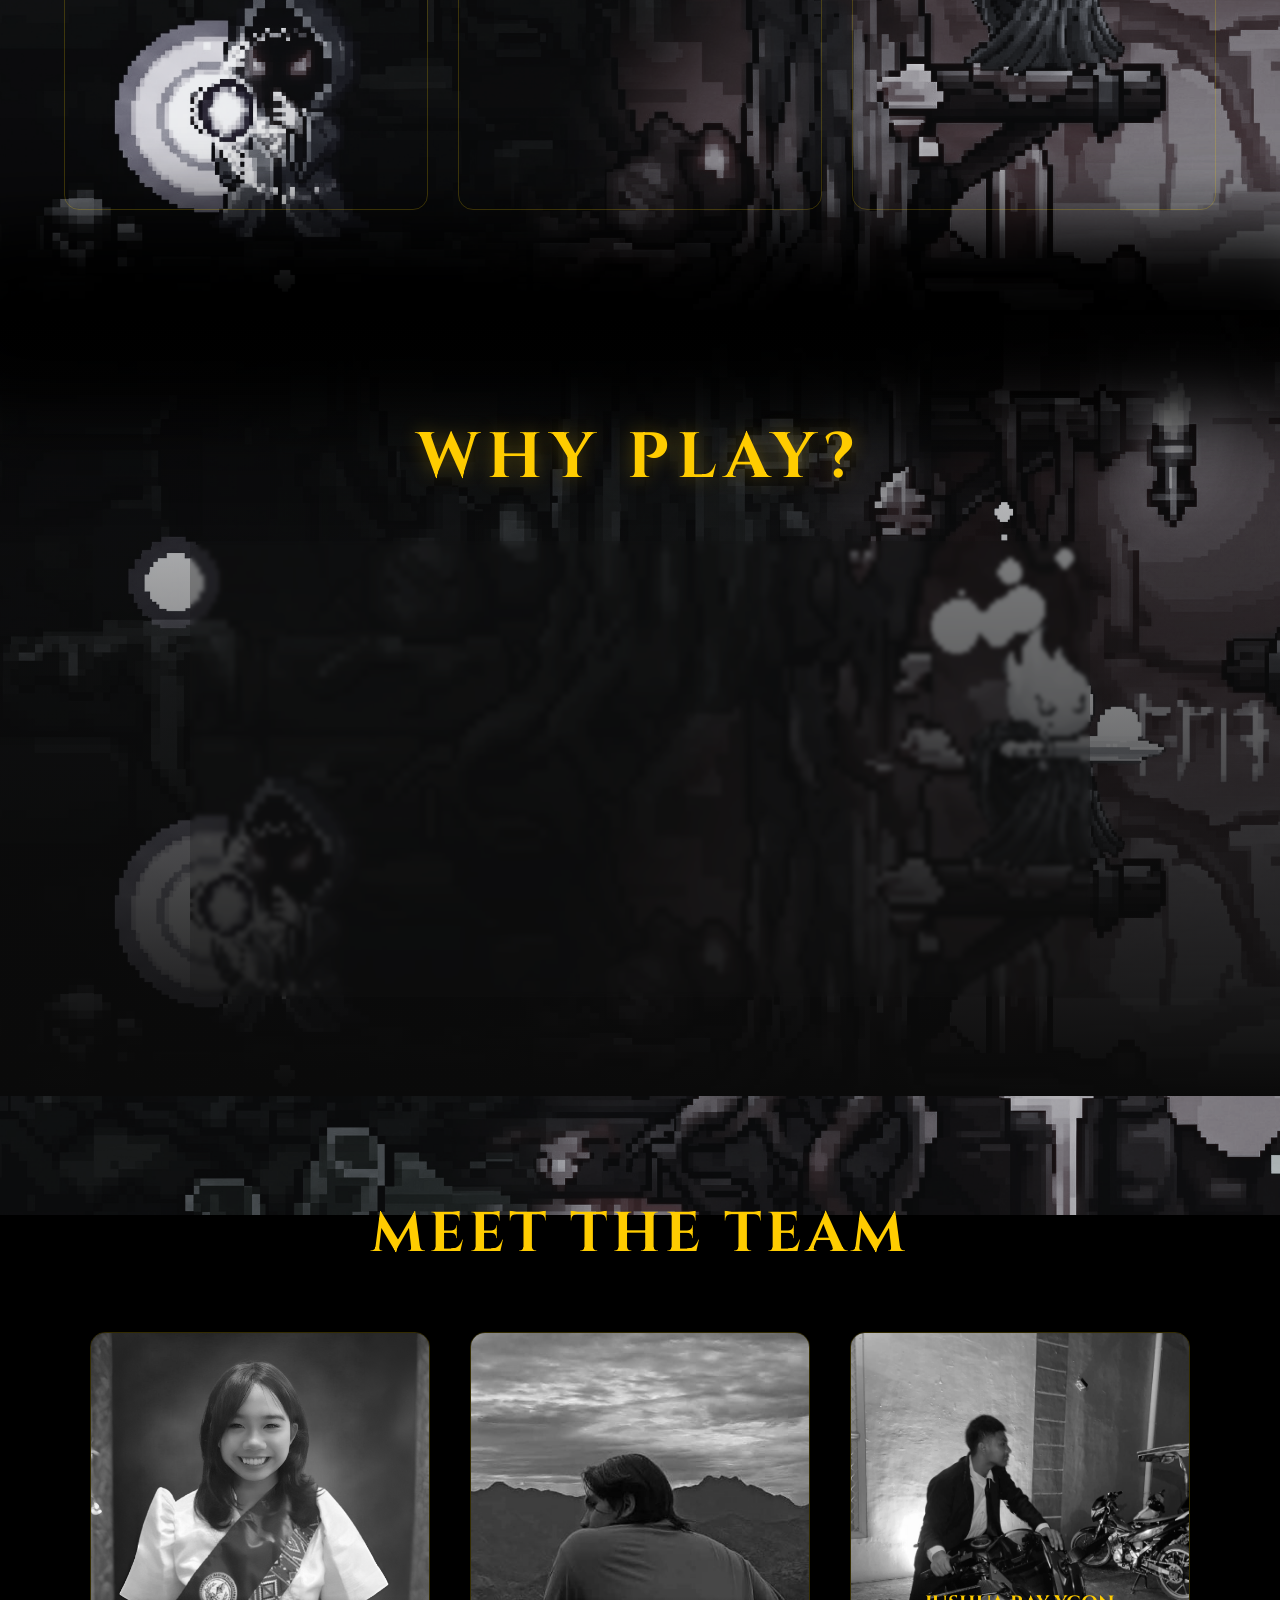
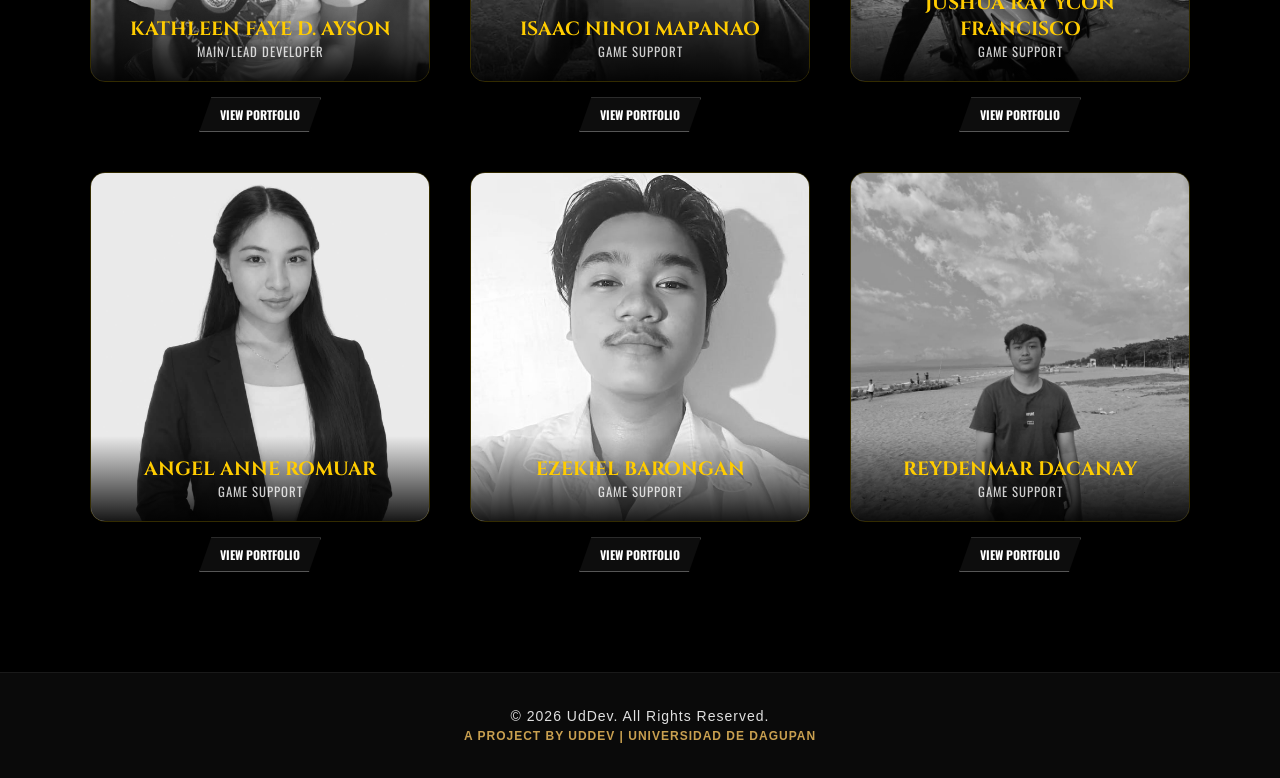
==== commit 53305b9b: "revise" ====
--- a/website.html
+++ b/website.html
@@ -78,7 +78,7 @@
             FEATURES SECTION
          ====================== -->
      <div class="fade-transition"></div>
-
+    <img src="Image/BG_GAME_FEATURES.png" class="BG_GAME_FEATURES" alt="Game Characters">
     <section id="features" class="features-section">
         <div class="features-header">
             <h2 class="features-main-title">GAME FEATURES</h2>
@@ -216,7 +216,7 @@
 
 
     <!-- ======================
-          HOW TO PLAY SECTION
+         HOW TO PLAY SECTION
          ====================== -->
     <div class="fade-transition"></div>
     <img src="Image/BG_HOW TO PLAY.png" class="HOW-TO-PLAY" alt="Game Characters">
@@ -228,54 +228,61 @@
         </div>
 
         <div class="how-container">
-            <!-- Box 1: Controls -->
+            <!-- Box 1: Controls (Video) -->
             <div class="how-box">
-                <div class="how-box-header">
-                    <h3>CONTROLS</h3>
-                </div>
-                <div class="control-item">
-                    <div class="key-group">
-                        <span class="key">A</span> <span class="key">D</span>
-                    </div>
-                    <p>Move Left / Right</p>
-                </div>
-                <div class="control-item">
-                    <div class="key-group">
-                        <span class="key">W</span> <span class="key" style="width: 80px;">SPACE</span>
-                    </div>
-                    <p>Jump / Double Jump</p>
-                </div>
-            </div>
-
-            <!-- Box 2: Special Skills -->
+                <video src="VIDEOS/CONTROLS.mp4" autoplay loop muted playsinline></video>
+                <div class="how-overlay">
+                    <div class="how-box-header">
+                        <h3>CONTROLS</h3>
+                    </div>
+                    <div class="control-item">
+                        <div class="key-group">
+                            <span class="key">A</span> <span class="key">D</span>
+                        </div>
+                        <p>Move Left / Right</p>
+                    </div>
+                    <div class="control-item">
+                        <div class="key-group">
+                            <span class="key">W</span> <span class="key" style="width: 50px;">SPACE</span>
+                        </div>
+                        <p>Jump</p>
+                    </div>
+                </div>
+            </div>
+
+            <!-- Box 2: Special Skills (Video) -->
             <div class="how-box">
-                <div class="how-box-header">
-                    <h3>SPECIAL SKILLS</h3>
-                </div>
-                <div class="skill-item">
-                    <p><span class="highlight">L-CLICK  (Warrior):</span> Dash</p>
-                    <p><span class="highlight">L-CLICK  (Mage):</span> Super Saiyan </p>
-                </div>
-                <div class="control-item">
-                    <span class="key">R</span>
-                    <p>Reload Ability</p>
-                </div>
-                <div class="control-item">
-                    <span class="key">E</span>
-                    <p>Interact / Exit Door</p>
-                </div>
-            </div>
-
-            <!-- Box 3: Objectives -->
+                <video src="VIDEOS/SPECIAL_SKILLS.mp4" autoplay loop muted playsinline></video>
+                <div class="how-overlay">
+                    <div class="how-box-header">
+                        <h3>SPECIAL SKILLS</h3>
+                    </div>
+                    <div class="skill-item">
+                        <p><span class="highlight">L-CLICK (Warrior):</span> Dash</p>
+                        <p><span class="highlight">L-CLICK (Mage):</span> Super Saiyan </p>
+                    </div>
+                    <div class="control-item">
+                        <span class="key">R</span>
+                        <p>Reload Ability</p>
+                    </div>
+                    <div class="control-item">
+                        <span class="key">E</span>
+                        <p>Interact / Exit Door</p>
+                    </div>
+                </div>
+            </div>
+
+            <!-- Box 3: Objectives (Video) -->
             <div class="how-box">
-                <div class="how-box-header">
-                    <h3>OBJECTIVES</h3>
-                </div>
-                <ul class="obj-list">
-                    <li>Find the hidden keys and orbs by defeating powerful enemies.</li>
-                    <li>Avoid traps and enemy attacks to protect your limited lives.</li>
-                    <li>Locate the correct exit door once you have collected all required items.</li>
-                </ul>
+                <video src="VIDEOS/OBJECTIVES.mp4" autoplay loop muted playsinline></video>
+                <div class="how-overlay">
+                    <div class="how-box-header">
+                        <h3>OBJECTIVES</h3>
+                    </div>
+                    <p class="obj-text">
+                        Find the hidden keys and orbs by defeating powerful enemies, Attack to protect your limited lives and locate the correct exit door once you have collected all required items to escape the realm.
+                    </p>
+                </div>
             </div>
         </div>
     </section>
@@ -342,7 +349,7 @@
                         <p class="dev-role">GAME SUPPORT</p>
                     </div>
                 </div>
-                <a href="#" class="btn-portfolio">VIEW PORTFOLIO</a>
+                <a href="ISAAC/isaac.html" target="_blank" class="btn-portfolio">VIEW PORTFOLIO</a>
             </div>
 
             <!-- Dev 3 -->
@@ -354,7 +361,7 @@
                         <p class="dev-role">GAME SUPPORT</p>
                     </div>
                 </div>
-                <a href="#" class="btn-portfolio">VIEW PORTFOLIO</a>
+                <a href="#"  class="btn-portfolio">VIEW PORTFOLIO</a>
             </div>
 
             <!-- Dev 4 -->
@@ -366,7 +373,7 @@
                         <p class="dev-role">GAME SUPPORT</p>
                     </div>
                 </div>
-                <a href="ANNE/anne.html" class="btn-portfolio">VIEW PORTFOLIO</a>
+                <a href="ANNE/anne.html" target="_blank" class="btn-portfolio">VIEW PORTFOLIO</a>
             </div>
 
             <!-- Dev 5 -->
@@ -378,7 +385,7 @@
                         <p class="dev-role">GAME SUPPORT</p>
                     </div>
                 </div>
-                <a href="#" class="btn-portfolio">VIEW PORTFOLIO</a>
+                <a href="EZEKIEL/Ezekiel.html" target="_blank" class="btn-portfolio">VIEW PORTFOLIO</a>
             </div>
 
             <!-- Dev 6 -->
@@ -390,7 +397,7 @@
                         <p class="dev-role">GAME SUPPORT</p>
                     </div>
                 </div>
-                <a href="#" class="btn-portfolio">VIEW PORTFOLIO</a>
+                <a href="Reyden/Dacanay.html" target="_blank" class="btn-portfolio">VIEW PORTFOLIO</a>
             </div>
         </div>
     </section>
--- a/design.css
+++ b/design.css
@@ -54,7 +54,7 @@
     margin: 0 auto;
     padding: 20px 50px;
     display: flex; 
-    justify-content: space-between; /* Eto ang magtutulak sa logo sa kanan */
+    justify-content: space-between; 
 }
 
 .nav-right .nav-logo {
@@ -81,7 +81,7 @@
 }
 
 .nav-left a:hover {
-    color: #ffd700; /* Gold hover */
+    color: #ffd700; 
 }
 
 
@@ -283,6 +283,18 @@
 /*  ======================
        FEATURES STYLE
     ====================== */
+
+.BG_GAME_FEATURES {
+    position: absolute;
+    top: -60;
+    left: 0;
+    width: 100%;
+    height: 100%;
+    object-fit: cover;
+    z-index: -2;
+
+}
+
 .features-section {
     padding: 100px 20px;
     color: white;
@@ -323,7 +335,7 @@
     display: flex;
     flex-direction: column;
     justify-content: center;
-    min-height: 250px;
+    min-height: 200px;
     cursor: pointer;
 }
 
@@ -610,7 +622,7 @@
 }
 
 /*  ======================
-      HOW TO PLAY STYLE
+        HOW TO PLAY STYLE
     ====================== */
 .HOW-TO-PLAY {
     position: absolute;
@@ -620,11 +632,10 @@
     height: 100%;
     object-fit: cover;
     z-index: -2;
-    
 }
 
 .how-section {
-    margin-top:90px;
+    margin-top: 90px;
     position: relative;
     padding: 100px 5%;
     text-align: center;
@@ -640,7 +651,6 @@
 
 .how-subtitle {
     margin-bottom: 50px;
-    opacity: 0.8;
 }
 
 .how-container {
@@ -652,41 +662,79 @@
 }
 
 .how-box {
+    position: relative;
     border-radius: 15px;
-    background: rgba(255, 255, 255, 0.05);
     border: 1px solid rgba(255, 215, 0, 0.2);
-    padding: 40px 30px;
+    overflow: hidden;
+    height: 350px; 
     text-align: left;
-    transition: 0.3s ease;
-    backdrop-filter: blur(5px);
+    transition: 0.4s ease;
+}
+
+.how-box video {
+    position: absolute;
+    top: 0;
+    left: 0;
+    width: 100%;
+    height: 100%;
+    object-fit: cover;
+    z-index: 1;
+    transition: 0.4s ease;
 }
 
 .how-box:hover {
     border-color: #ffcc00;
-    background: rgba(255, 215, 0, 0.05);
     transform: translateY(-10px);
+    box-shadow: 0 15px 40px rgba(255, 215, 0, 0.2);
+}
+
+.how-box:hover video {
+    filter: brightness(0.8);
+}
+
+.how-overlay {
+    position: absolute;
+    bottom: -100%; 
+    left: 0;
+    width: 100%;
+    height: 100%;
+    display: flex;
+    flex-direction: column;
+    justify-content: flex-end;
+    padding: 30px 25px 25px 25px;
+    z-index: 2;
+    background: linear-gradient(to top, rgba(0,0,0,0.95) 10%, rgba(0,0,0,0.6) 50%, transparent 100%);
+    transition: bottom 0.4s ease;
+}
+
+.how-box:hover .how-overlay {
+    bottom: 0; 
 }
 
 .how-box-header {
     display: flex;
     align-items: center;
-    margin-bottom: 25px;
+    margin-bottom: 15px;
     border-bottom: 1px solid rgba(255, 215, 0, 0.3);
-    padding-bottom: 10px;
-}
-
-.how-box h3 {
+    padding-bottom: 8px;
+}
+
+.how-box-header h3 {
     color: #ffcc00;
     letter-spacing: 2px;
-}
-
-
-/* Keyboard Key Styling */
+    font-size: 1.1rem; 
+}
+
 .control-item {
     display: flex;
     align-items: center;
-    gap: 25px;
-    margin-bottom: 20px;
+    gap: 15px;
+    margin-bottom: 12px;
+}
+
+.control-item p {
+    font-size: 0.85rem;
+    color: #e0e0e0;
 }
 
 .key-group {
@@ -698,10 +746,11 @@
     background: #333;
     border: 2px solid #555;
     border-radius: 5px;
-    padding: 5px 12px;
+    padding: 3px 8px;
+    font-size: 0.75rem; /* Pinaliit */
     font-family: 'Oswald', sans-serif;
     font-weight: bold;
-    box-shadow: 0 4px 0 #111;
+    box-shadow: 0 3px 0 #111;
     color: #fff;
 }
 
@@ -711,27 +760,20 @@
 }
 
 .skill-item {
-    margin-bottom: 20px;
-    line-height: 1.8;
-}
-
-.obj-list {
-    list-style: none;
-}
-
-.obj-list li {
     margin-bottom: 15px;
-    position: relative;
-    padding-left: 20px;
-    line-height: 1.4;
-    color: #ffffff;
-}
-
-.obj-list li::before {
-    content: "◈";
-    position: absolute;
-    left: 0;
-    color: #ffcc00;
+    line-height: 1.5;
+}
+
+.skill-item p {
+    font-size: 0.85rem;
+    color: #e0e0e0;
+}
+
+.obj-text {
+    font-size: 0.85rem;
+    line-height: 1.6;
+    color: #e0e0e0;
+    text-align: justify;
 }
 
 /*  ======================
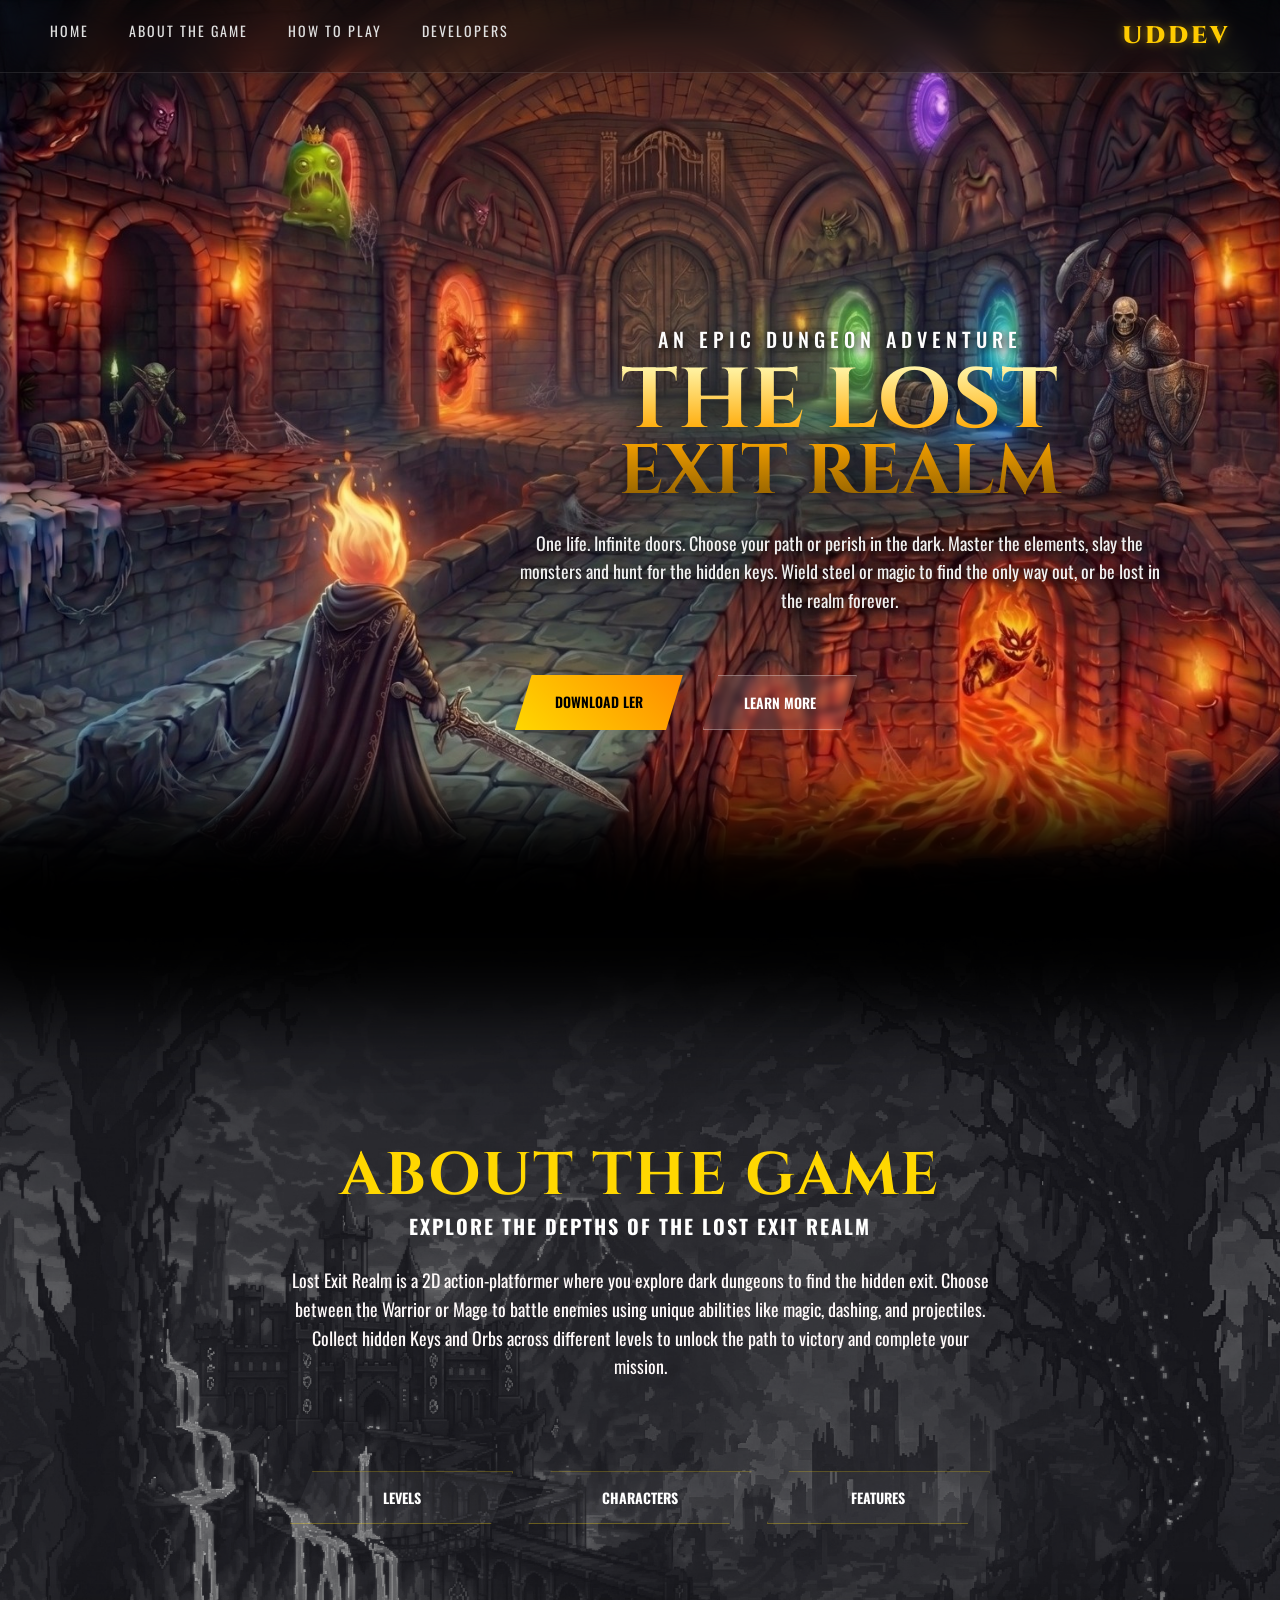
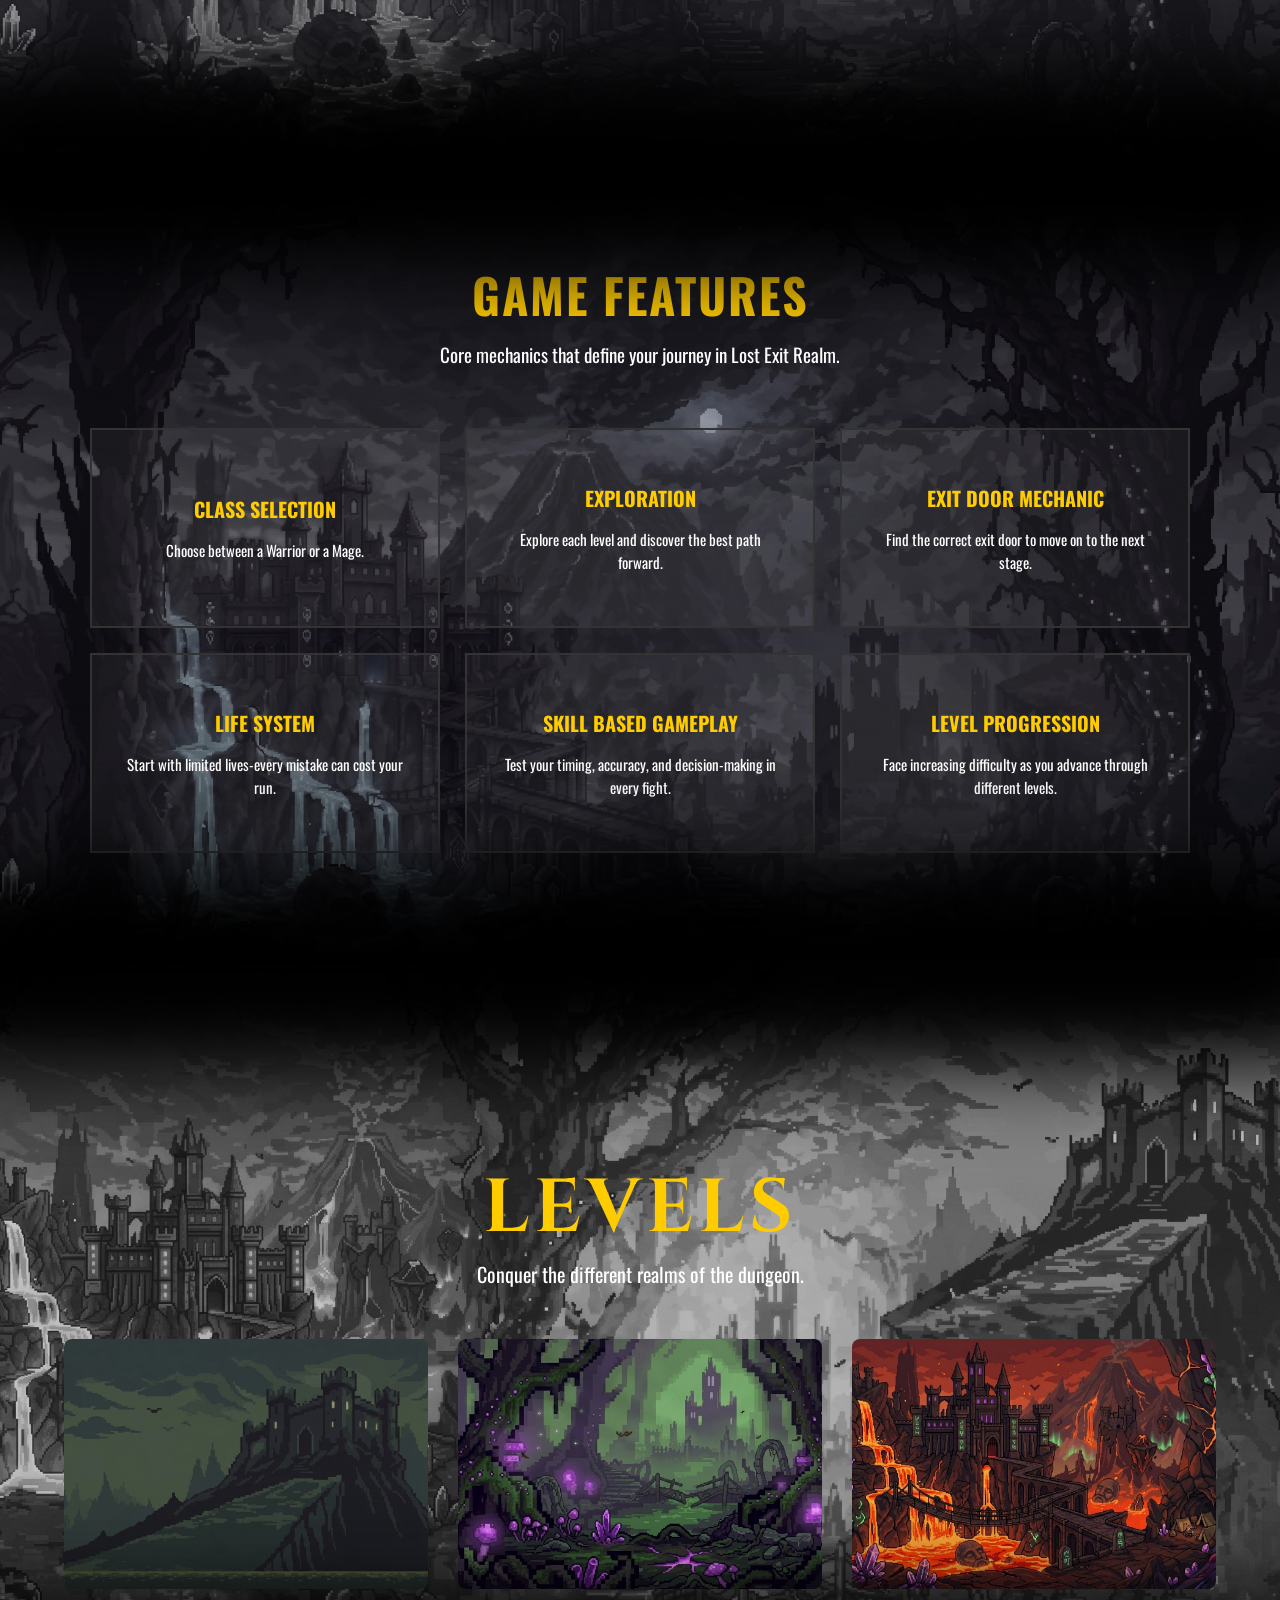
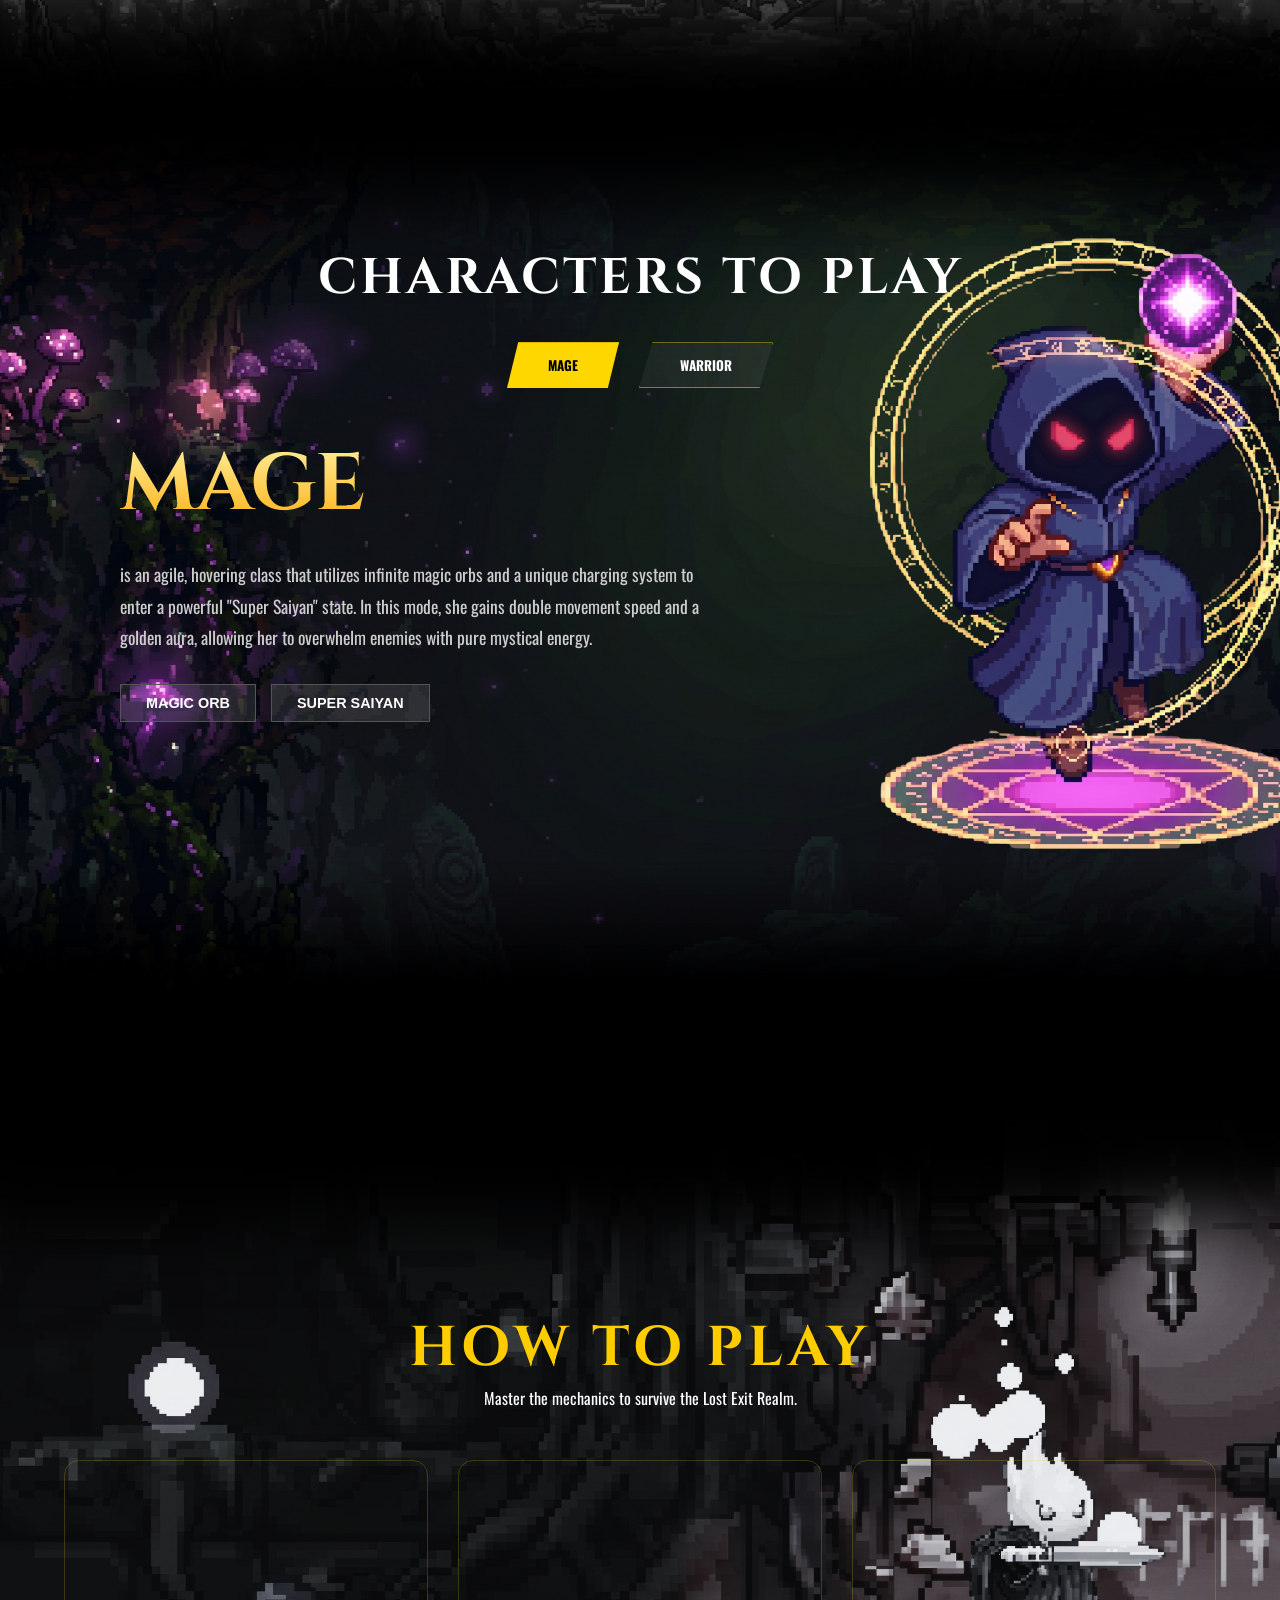
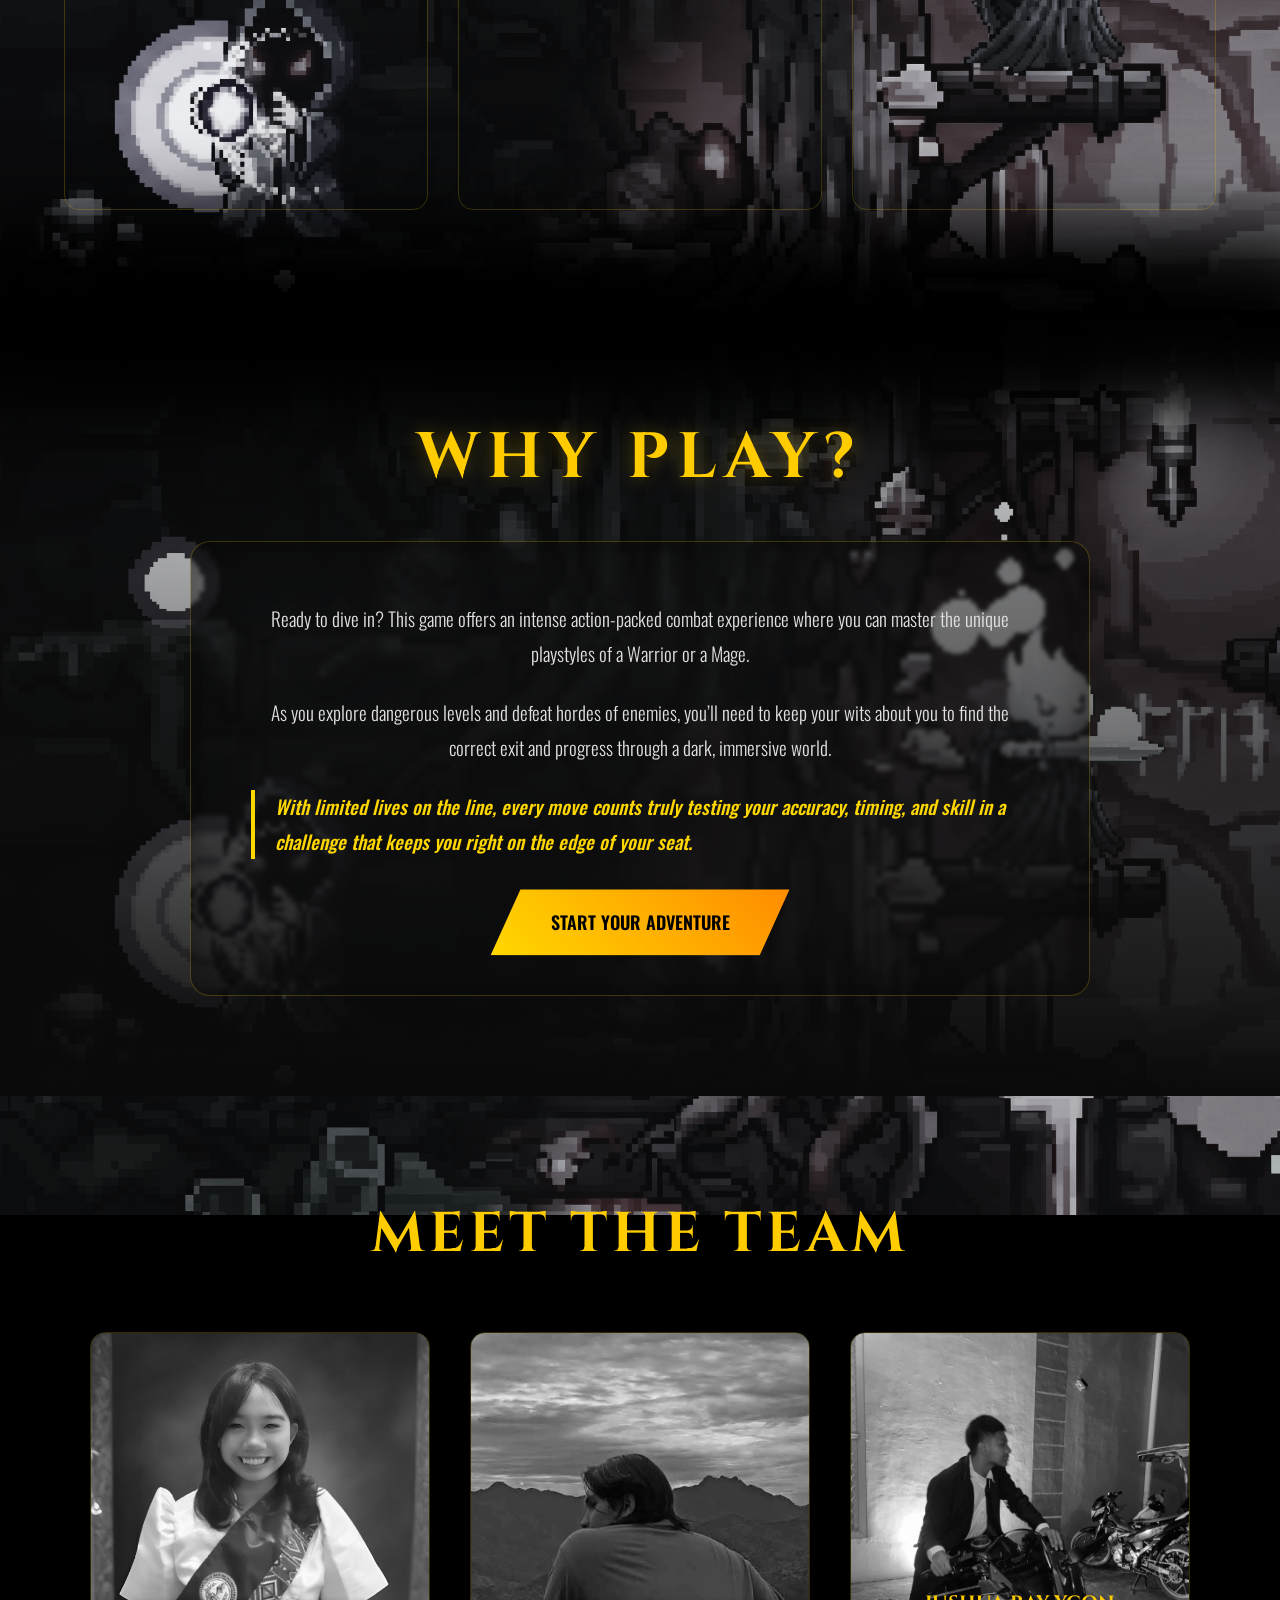
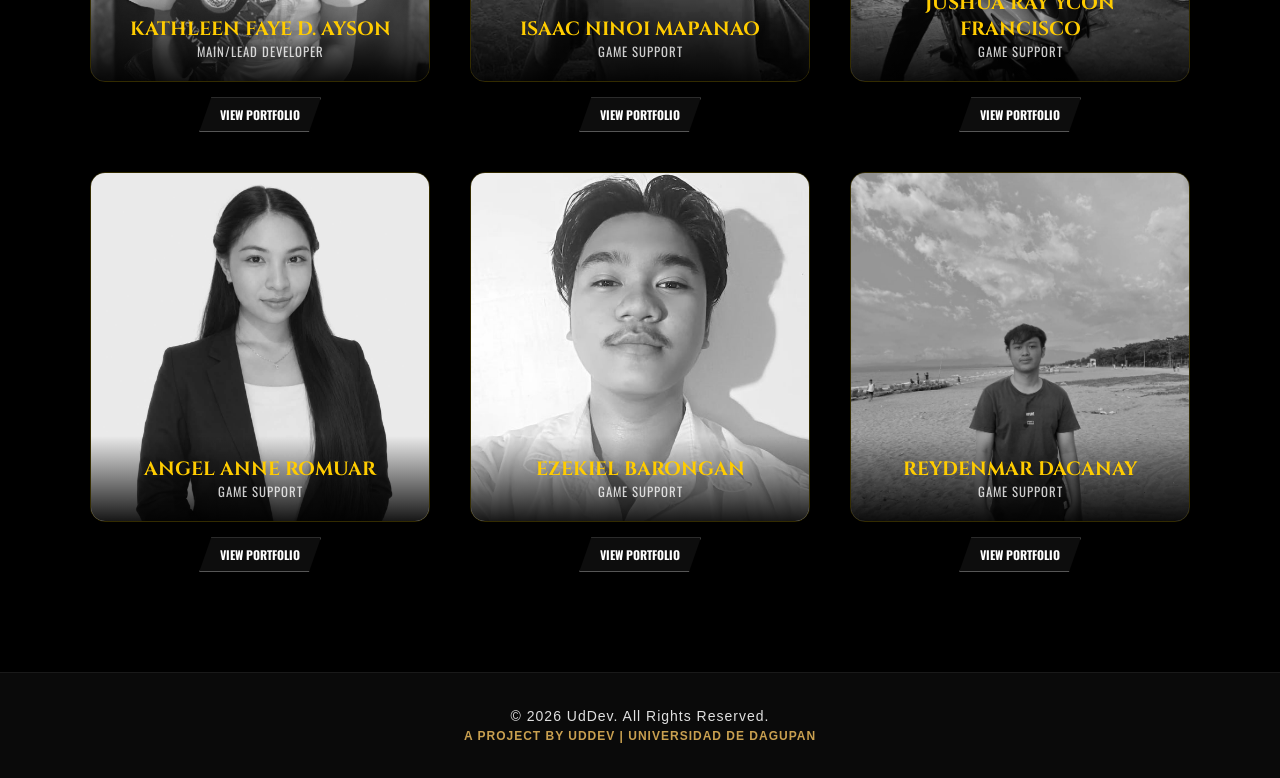
==== commit e54e6257: "revise" ====
--- a/website.html
+++ b/website.html
@@ -361,7 +361,7 @@
                         <p class="dev-role">GAME SUPPORT</p>
                     </div>
                 </div>
-                <a href="#"  class="btn-portfolio">VIEW PORTFOLIO</a>
+                <a href="JOSH/josh.html" target="_blank" class="btn-portfolio">VIEW PORTFOLIO</a>
             </div>
 
             <!-- Dev 4 -->
@@ -397,7 +397,7 @@
                         <p class="dev-role">GAME SUPPORT</p>
                     </div>
                 </div>
-                <a href="Reyden/Dacanay.html" target="_blank" class="btn-portfolio">VIEW PORTFOLIO</a>
+                <a href="DACANAY/dacanay.html" target="_blank" class="btn-portfolio">VIEW PORTFOLIO</a>
             </div>
         </div>
     </section>
--- a/design.css
+++ b/design.css
@@ -231,7 +231,7 @@
 }
 
 .about-subtitle {
-    font-family: 'Oswald', sans-serif; /* Gamitin ang font na ginamit mo sa body */
+    font-family: 'Oswald', sans-serif; 
     font-size: 20px;        
     color: #ffffff;          
     text-transform: uppercase;
@@ -275,7 +275,7 @@
 .btn-info:hover {
     background: rgba(255, 215, 0, 0.1);
     border-color: #ffd700;
-    transform: translateY(-5px); /* Gentle lift effect */
+    transform: translateY(-5px); 
     color: #ffd700;
 }
 
@@ -419,7 +419,7 @@
     transition: 0.5s ease;
 }
 
-/* Hover Overlay (Dito na lalabas yung text) */
+
 .level-overlay {
     border-radius: 8px;
     border: 2px solid rgba(255, 215, 0, 0.3);
@@ -747,7 +747,7 @@
     border: 2px solid #555;
     border-radius: 5px;
     padding: 3px 8px;
-    font-size: 0.75rem; /* Pinaliit */
+    font-size: 0.75rem; 
     font-family: 'Oswald', sans-serif;
     font-weight: bold;
     box-shadow: 0 3px 0 #111;
